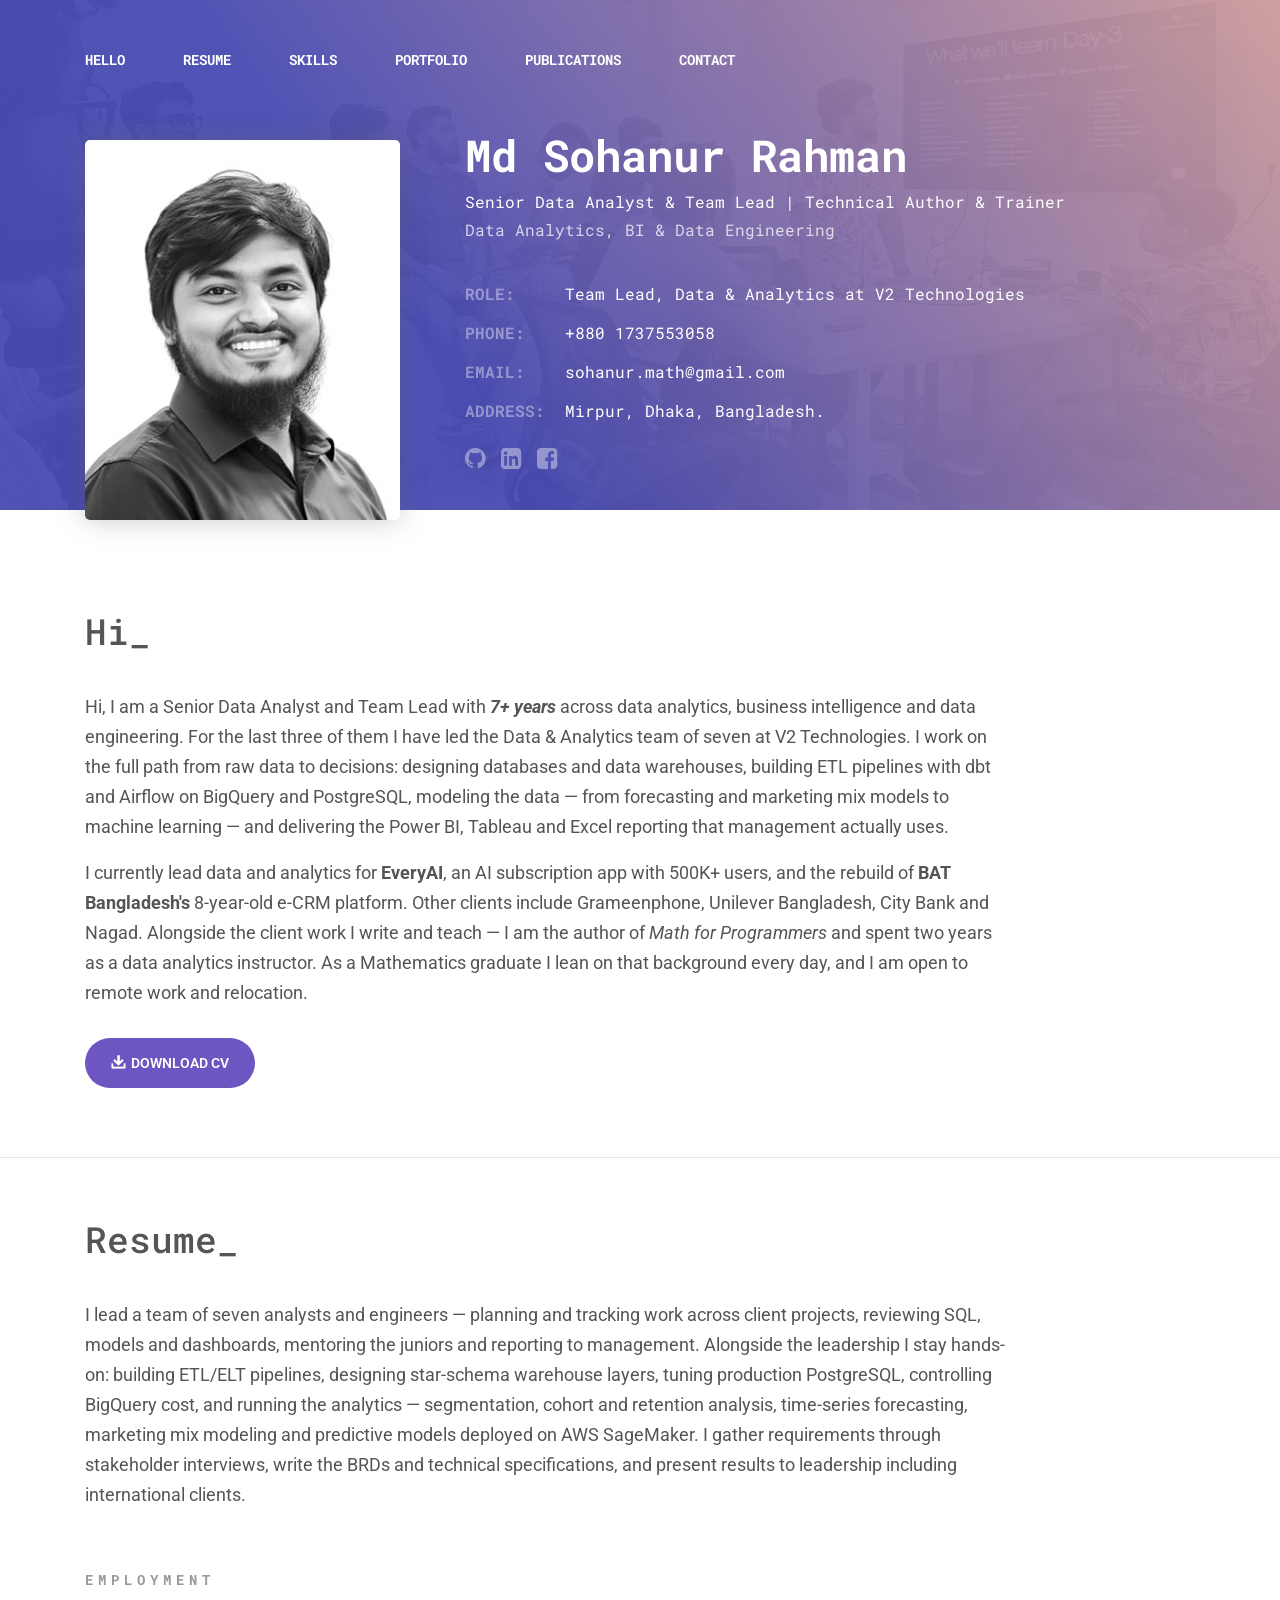
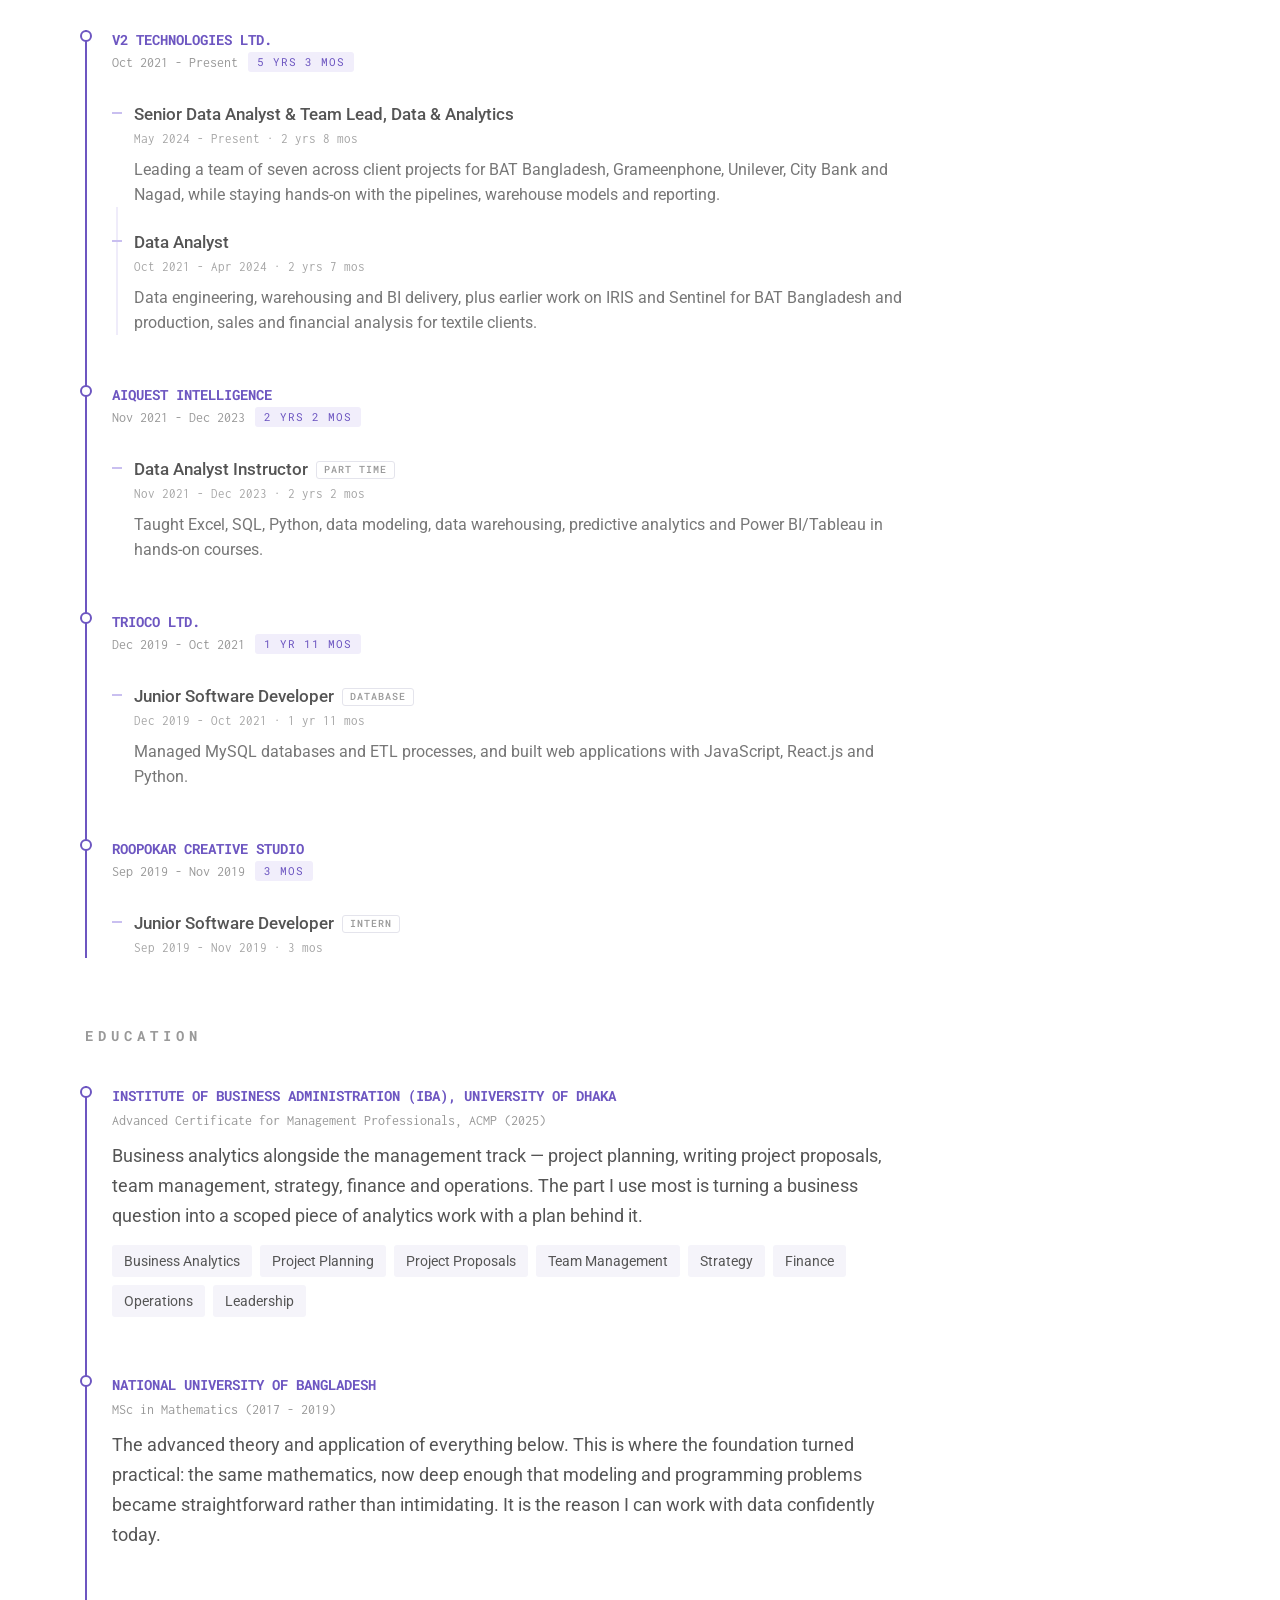
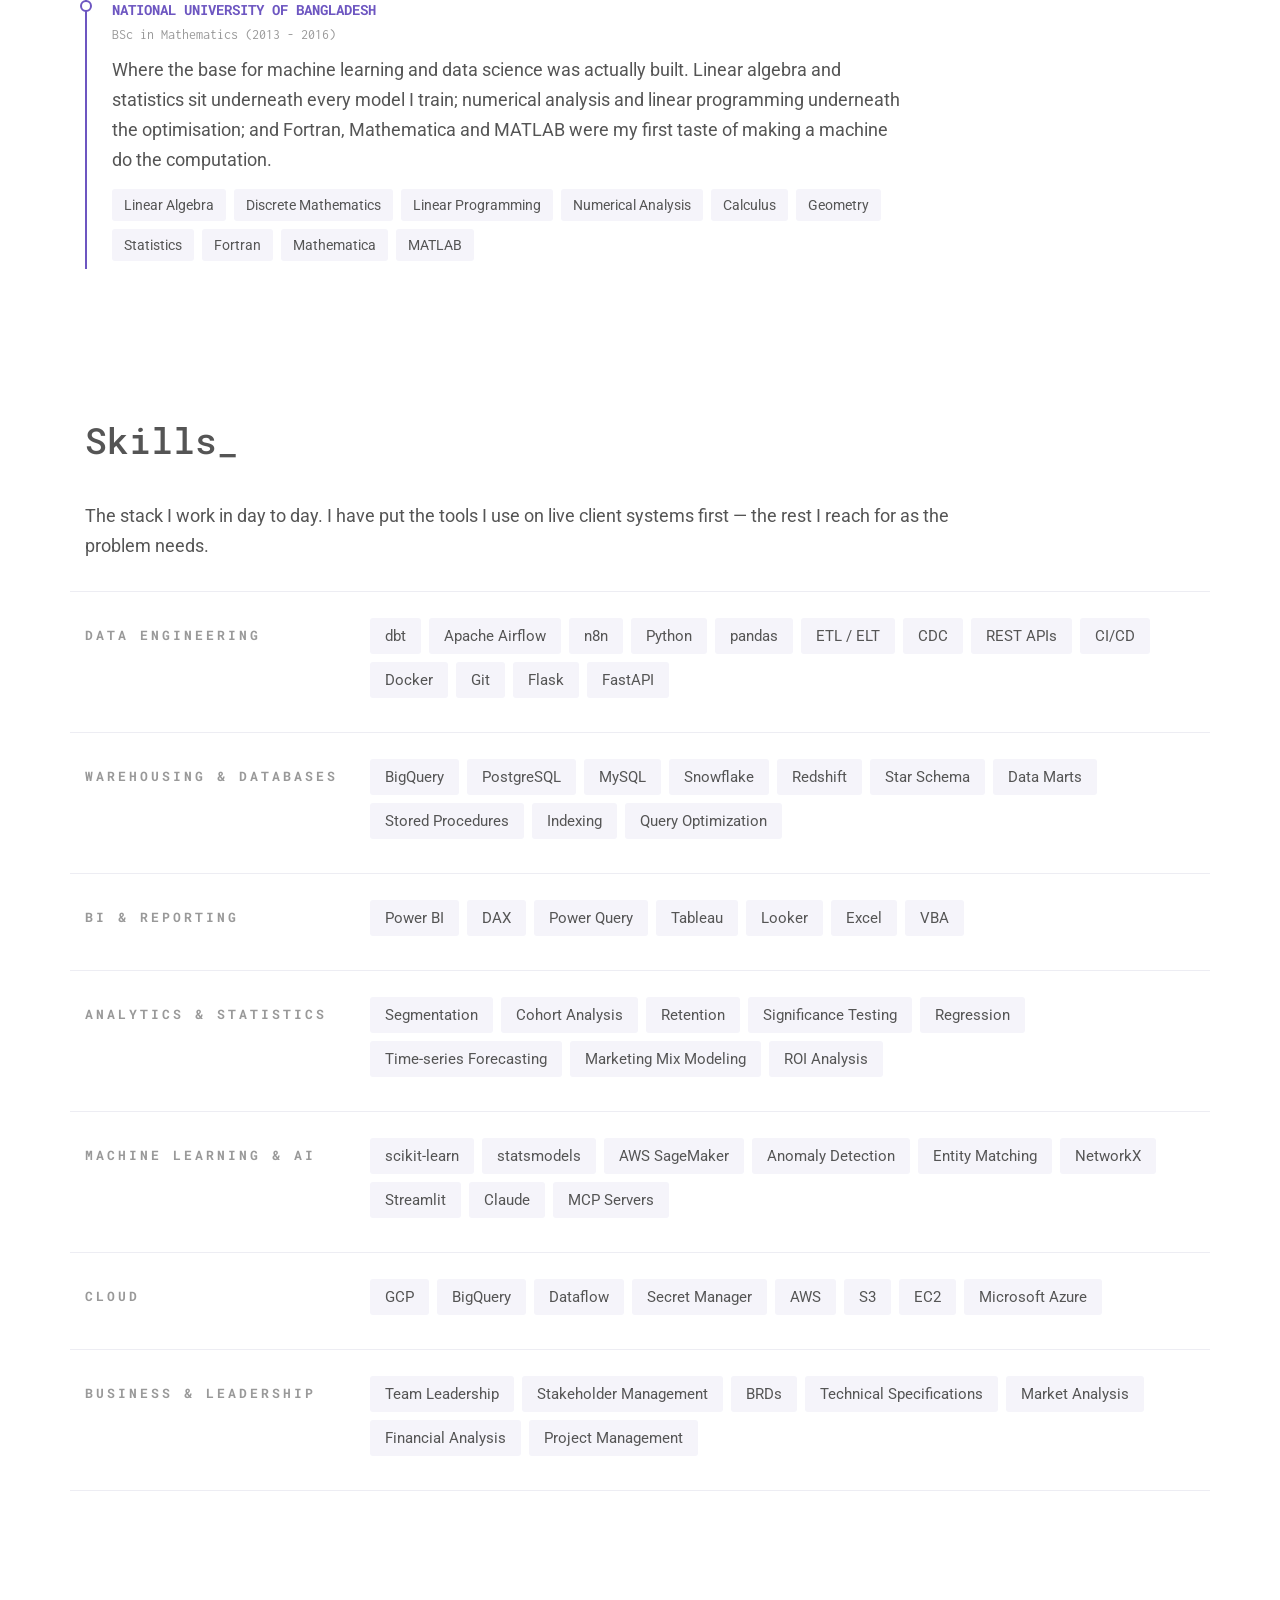
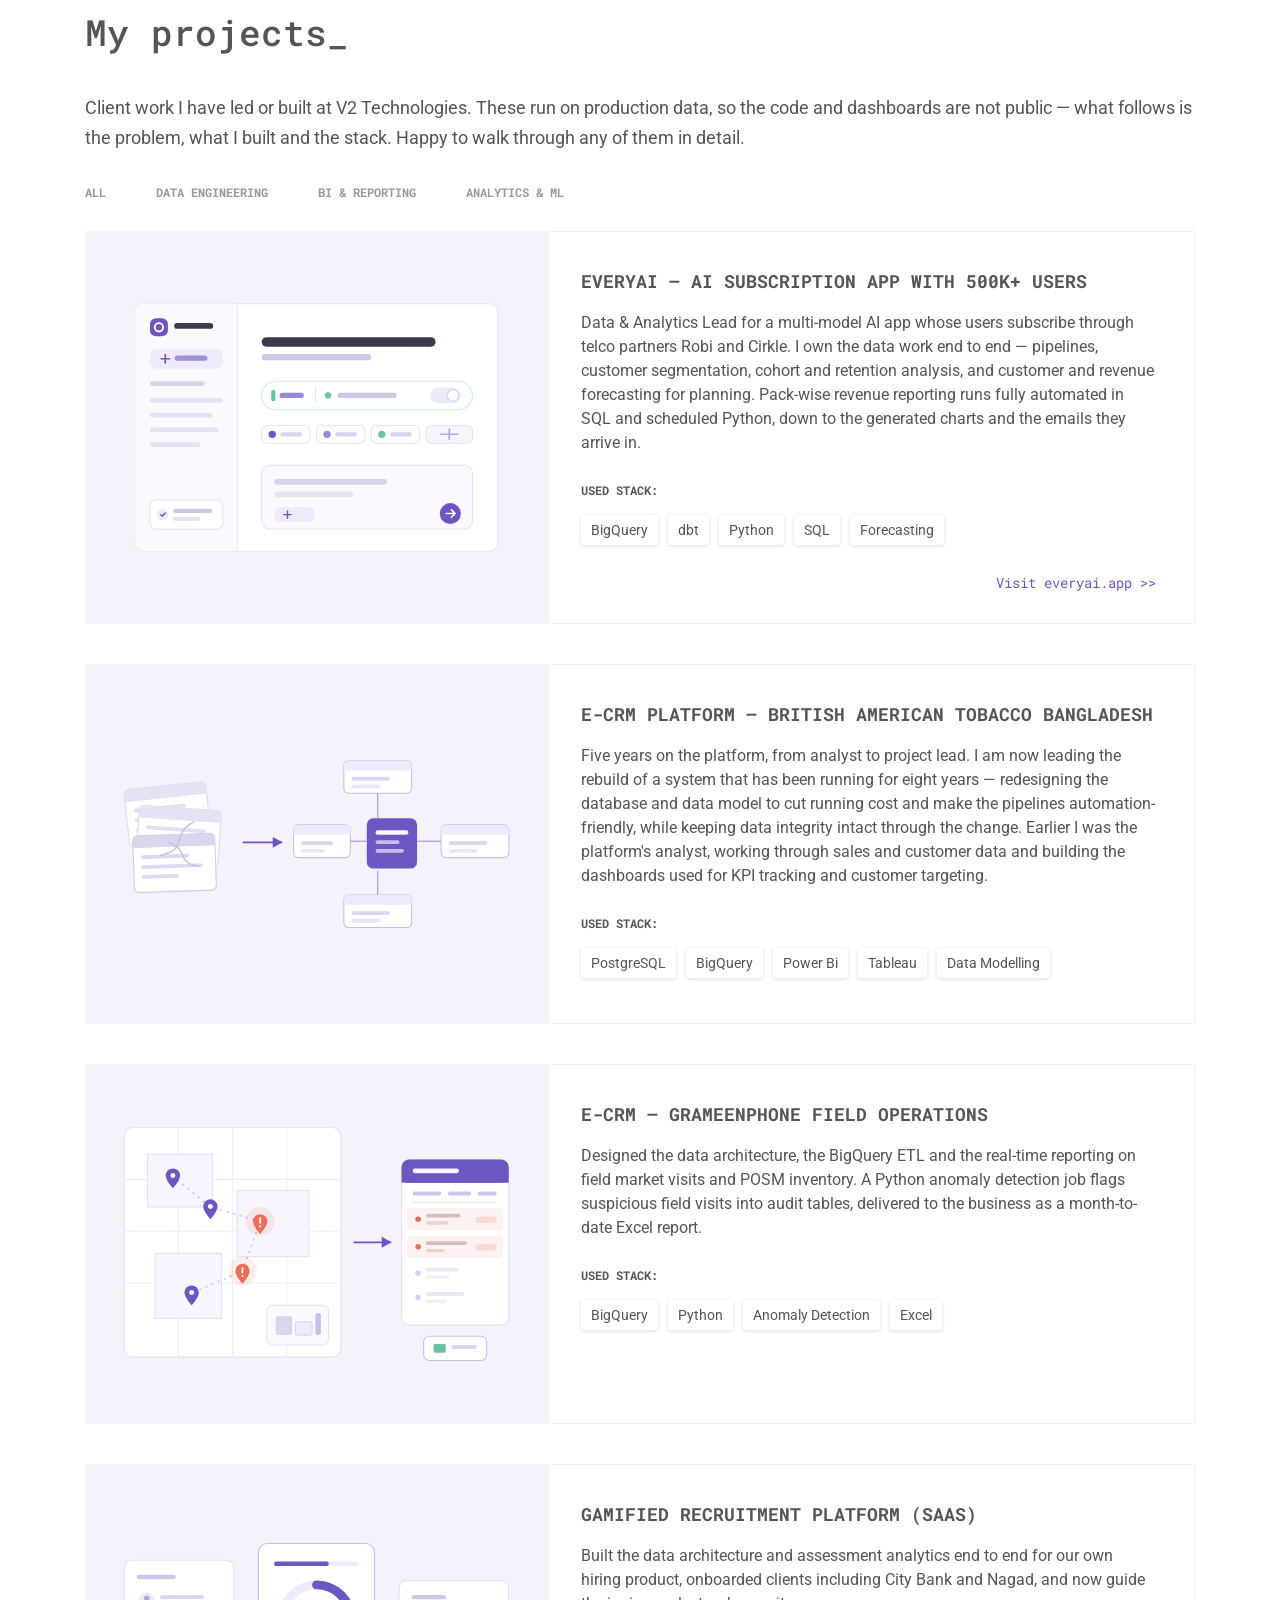
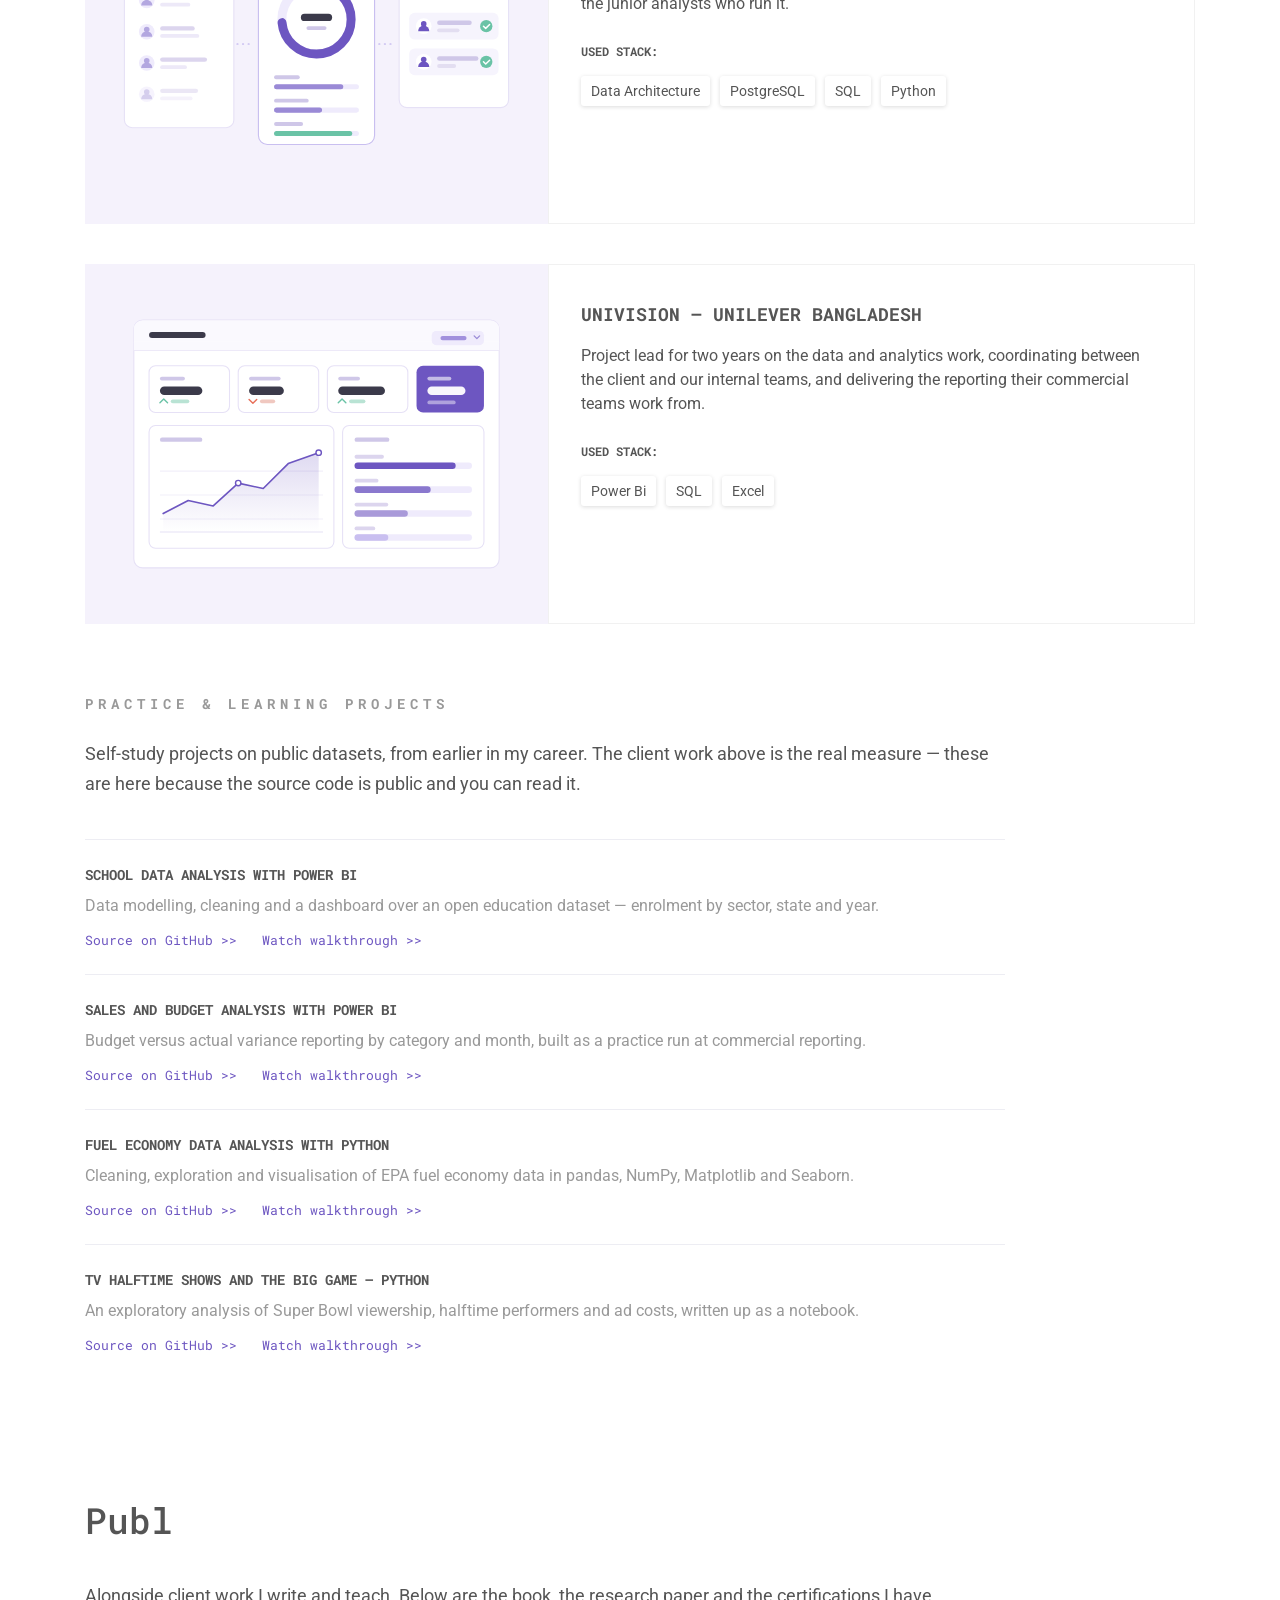
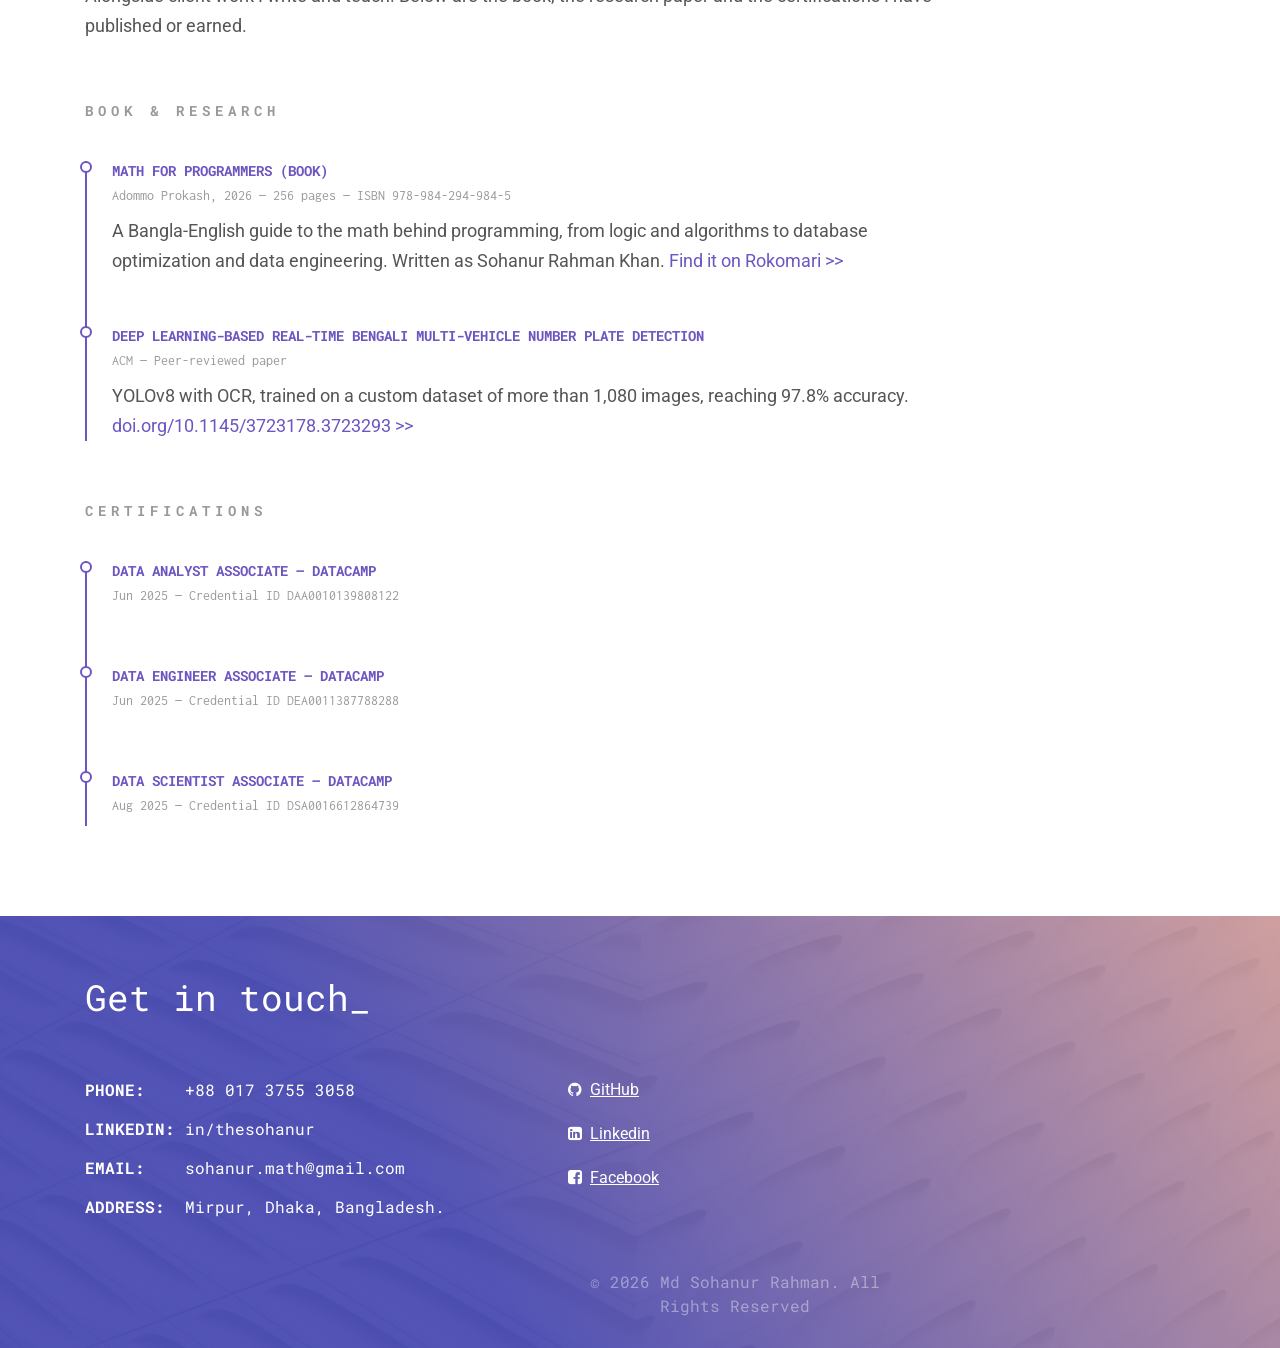
==== index.html @ 73319c0b "Version CSS and JS urls so updates are not masked by the cache Pages serves assets with Cache-Contro" ====
<!DOCTYPE html>
<html lang="en">
  <head>
    <meta charset="UTF-8" />
    <meta name="viewport" content="width=device-width, initial-scale=1.0" />
    <meta http-equiv="X-UA-Compatible" content="ie=edge" />
    <meta
      name="description"
      content="Md Sohanur Rahman — Senior Data Analyst & Team Lead, technical author and trainer in Dhaka, Bangladesh. 7+ years across data analytics, BI and data engineering with dbt, Airflow, BigQuery, PostgreSQL and Power BI."
    />
    <meta name="author" content="Md Sohanur Rahman" />
    <title>Md Sohanur Rahman — Senior Data Analyst &amp; Team Lead</title>
    <link rel="canonical" href="https://sohanur.me/" />
    <meta property="og:type" content="profile" />
    <meta property="og:url" content="https://sohanur.me/" />
    <meta
      property="og:title"
      content="Md Sohanur Rahman — Senior Data Analyst &amp; Team Lead"
    />
    <meta
      property="og:description"
      content="7+ years across data analytics, BI and data engineering. I lead the Data & Analytics team at V2 Technologies in Dhaka, and write and teach alongside it."
    />
    <meta property="og:image" content="https://sohanur.me/assets/img/profile_bw.jpg" />
    <meta name="twitter:card" content="summary" />
    <link rel="icon" href="assets/img/favicon.ico" type="image/ico" />
    <link rel="apple-touch-icon" href="assets/img/android-chrome-192x192.png" />
    <link rel="stylesheet" href="assets/css/color.css?v=1" />
    <link rel="stylesheet" href="assets/css/skillbtnb.css?v=1" />
    <link
      href="https://fonts.googleapis.com/css?family=Roboto|Roboto+Mono|Inconsolata"
      rel="stylesheet"
    />
    <link
      href="https://cdn.materialdesignicons.com/2.0.46/css/materialdesignicons.min.css"
      rel="stylesheet"
    />
  </head>
  <body>
    <!--Main menu-->
    <div class="menu">
      <div class="container">
        <div class="row">
          <div class="menu__wrapper d-none d-lg-block col-md-12">
            <nav class="">
              <ul>
                <li><a href="#hello">Hello</a></li>
                <li><a href="#resume">Resume</a></li>
                <li><a href="#skills">Skills</a></li>
                <li><a href="#portfolio">Portfolio</a></li>
                <li><a href="#publications">Publications</a></li>
                <li><a href="#contact">Contact</a></li>
              </ul>
            </nav>
          </div>
          <div class="menu__wrapper col-md-12 d-lg-none">
            <button type="button" class="menu__mobile-button">
              <span><i class="fa fa-bars" aria-hidden="true"></i></span>
            </button>
          </div>
        </div>
      </div>
    </div>
    <!--Main menu-->

    <!-- Mobile menu -->
    <div class="mobile-menu d-lg-none">
      <div class="container">
        <div class="mobile-menu__close">
          <span><i class="mdi mdi-close" aria-hidden="true"></i></span>
        </div>
        <nav class="mobile-menu__wrapper">
          <ul>
            <li><a href="#hello">Hello</a></li>
            <li><a href="#resume">Resume</a></li>
            <li><a href="#skills">Skills</a></li>
            <li><a href="#portfolio">Portfolio</a></li>
            <li><a href="#publications">Publications</a></li>
            <li><a href="#contact">Contact</a></li>
          </ul>
        </nav>
      </div>
    </div>
    <!-- Mobile menu -->

    <!--Header-->
    <header
      class="main-header"
      style="background-image: url(assets/img/img_bg_header_2.jpg)"
    >
      <div class="container">
        <div class="row personal-profile">
          <div class="col-md-4 personal-profile__avatar">
            <img id="profile-photo" src="assets/img/profile_bw.jpg" alt="" />
          </div>
          <div class="col-md-8">
            <p id="profile-name" class="personal-profile__name"></p>
            <p id="profile-headline" class="personal-profile__work"></p>
            <div class="personal-profile__contacts">
              <dl
                id="profile-contacts"
                class="contact-list contact-list__opacity-titles"
              ></dl>
            </div>
            <p id="profile-social" class="personal-profile__social"></p>
          </div>
        </div>
      </div>
    </header>
    <!--Header-->

    <!--Hello-->
    <section id="hello" class="container section">
      <div class="row">
        <div class="col-md-10">
          <h2 id="hello_header" class="section__title">Hi_</h2>
          <div id="hello-intro" class="section__description"></div>
          <a id="cv-link" href="#" class="section_btn site-btn" download
            ><img src="assets/img/img_btn_icon.png" alt="" />Download CV</a
          >
        </div>
      </div>
    </section>
    <!--Hello-->

    <hr />

    <!--Resume-->
    <section id="resume" class="container section">
      <div class="row">
        <div class="col-md-10">
          <h2 id="resume_header" class="section__title">Resume_</h2>
          <p id="resume-intro" class="section__description"></p>
        </div>
      </div>
      <div class="row">
        <div class="col-md-9 section__resume resume-list">
          <h3 class="resume-list_title">employment</h3>
          <div id="employment-list"></div>
        </div>
      </div>
      <div class="row">
        <div class="col-md-9 section__resume resume-list">
          <h3 class="resume-list_title">education</h3>
          <div id="education-list"></div>
        </div>
      </div>
    </section>
    <!--Resume-->

    <!-- Skills -->
    <section id="skills" class="container section">
      <div class="row">
        <div class="col-md-10">
          <h2 id="skill_header" class="section__title">Skills_</h2>
          <p class="section__description">
            The stack I work in day to day. I have put the tools I use on live
            client systems first — the rest I reach for as the problem needs.
          </p>
        </div>
      </div>
      <div id="skills-list" class="row"></div>
    </section>
    <!-- endSkills -->

    <!--Portfolio-->
    <section id="portfolio" class="container section">
      <div class="row">
        <div class="col-md-12">
          <h2 id="portfolio_header" class="section__title">My projects_</h2>
          <p id="projects-intro" class="section__description"></p>
        </div>
      </div>
      <div class="row portfolio-menu">
        <div class="col-md-12">
          <nav>
            <ul id="portfolio-filters"></ul>
          </nav>
        </div>
      </div>
      <div id="portfolio-cards" class="portfolio-cards"></div>

      <div class="row practice-head">
        <div class="col-md-10">
          <h3 class="resume-list_title">practice &amp; learning projects</h3>
          <p id="practice-intro" class="section__description"></p>
        </div>
      </div>
      <div class="row">
        <div id="practice-list" class="col-md-10"></div>
      </div>
    </section>
    <!--Portfolio-->

    <!--Publications-->
    <section id="publications" class="container section">
      <div class="row">
        <div class="col-md-10">
          <h2 id="publications_header" class="section__title">
            Publications_
          </h2>
          <p id="publications-intro" class="section__description"></p>
        </div>
      </div>
      <div class="row">
        <div class="col-md-9 section__resume resume-list">
          <h3 class="resume-list_title">book &amp; research</h3>
          <div id="publications-list"></div>
        </div>
      </div>
      <div class="row">
        <div class="col-md-9 section__resume resume-list">
          <h3 class="resume-list_title">certifications</h3>
          <div id="certifications-list"></div>
        </div>
      </div>
    </section>
    <!--Publications-->

    <!--Contact-->
    <div
      class="background"
      style="background-image: url(assets/img/img_bg_main.jpg)"
    >
      <div id="contact" class="container section">
        <div class="row">
          <div class="col-md-12">
            <p id="contacts_header" class="section__title">Get in touch_</p>
          </div>
        </div>
        <div class="row contacts">
          <div class="col-md-7 col-lg-5">
            <div class="contacts__list">
              <dl id="contact-list" class="contact-list"></dl>
            </div>
          </div>
          <div class="col-md-5 col-lg-4">
            <div class="contacts__social">
              <ul id="contact-social"></ul>
            </div>
            <div class="footer">
              <p>
                &copy; <span id="footer-year"></span> Md Sohanur Rahman. All
                Rights Reserved
              </p>
            </div>
          </div>
        </div>
      </div>
    </div>
    <!--Contact-->

    <script src="assets/js/jquery-2.2.4.min.js?v=1"></script>
    <script src="assets/js/popper.min.js?v=1"></script>
    <script src="assets/js/bootstrap.min.js?v=1"></script>
    <script src="assets/js/site-data.js?v=1"></script>
    <script src="assets/js/menu.js?v=1"></script>
    <script src="assets/js/jquery.waypoints.js?v=1"></script>
    <script src="assets/js/section.js?v=1"></script>
    <script src="assets/js/portfolio-filter.js?v=1"></script>
    <script src="assets/js/mobile-menu.js?v=1"></script>
    <script src="assets/js/mbclicker.min.js?v=1"></script>
    <script src="assets/js/site-btn.js?v=1"></script>
  </body>
</html>
---- assets/css/skillbtnb.css ----
.skillbtn{
    color: #6D56C1 !important;   
    background-color: transparent;
    border-color: #6D56C1 !important;
    border-radius: 0rem !important;
    padding: 1.1rem 3rem ;
    margin: 0.6rem;
    font-size: 1.3rem;
    width:22%;
}
.skillbtn:hover{
    color: #fff !important;   
    background-color: #6D56C1 !important;
}

@media screen and (max-width: 1199px) {
    .skillbtn {
      width: 30%;
    }
  }
@media screen and (max-width: 992px) {
    .skillbtn {
      width: 40%;
    }
  }

@media screen and (max-width: 600px) {
    .skillbtn {
      width: 100%;
      margin-left: 0;
      margin-right: 0;
    }
  }


.video-responsive{
    overflow:hidden;
    padding-bottom:56.25%;
    position:relative;
    height:0;
}
.video-responsive iframe{
    left:0;
    top:0;
    height:100%;
    width:100%;
    position:absolute;
}

/* ---------------------------------------------------------
   Skill groups
   Label on the left, soft chips on the right. Replaces the
   grid of outlined boxes, which read as a wall at this count.
   --------------------------------------------------------- */
.skill-group {
    border-top: 1px solid #ededf3;
    /* Only the vertical padding: the column keeps its 15px sides, or the
       nested .row's negative margins push past the viewport. */
    padding-top: 26px;
    padding-bottom: 26px;
    margin: 0;
}
.skill-group:last-of-type {
    border-bottom: 1px solid #ededf3;
}

.skill-group__label {
    font-family: "Roboto Mono", monospace;
    font-size: 13px;
    line-height: 20px;
    letter-spacing: 3px;
    text-transform: uppercase;
    font-weight: 700;
    color: #999;
    margin: 0;
    padding-top: 7px;
}

ul.skill-tags {
    margin: 0;
    padding: 0;
    list-style: none;
}
ul.skill-tags li {
    display: inline-block;
    font-size: 15px;
    line-height: 20px;
    color: #555;
    background-color: #f5f4fa;
    border-radius: 3px;
    padding: 8px 15px;
    margin: 0 8px 8px 0;
    transition: all 0.3s;
}
ul.skill-tags li:hover {
    color: #fff;
    background-color: #6d56c1;
}

@media screen and (max-width: 767px) {
    .skill-group {
        padding-top: 20px;
        padding-bottom: 20px;
    }
    .skill-group__label {
        padding-top: 0;
        margin-bottom: 14px;
    }
}

/* ---------------------------------------------------------
   Practice projects: compact list under the client work.
   --------------------------------------------------------- */
.practice-head {
    margin-top: 70px;
    margin-bottom: 10px;
}
/* .resume-list_title is scoped to .resume-list, so restate it here. */
.practice-head .resume-list_title {
    font-family: "Roboto Mono", monospace;
    font-size: 14px;
    line-height: 20px;
    letter-spacing: 5px;
    text-transform: uppercase;
    font-weight: 700;
    color: #999;
    margin-bottom: 25px;
}
.practice-item {
    border-top: 1px solid #ededf3;
    padding: 24px 0;
}
.practice-item__title {
    font-family: "Roboto Mono", monospace;
    font-size: 14px;
    line-height: 22px;
    text-transform: uppercase;
    font-weight: 700;
    color: #555;
    margin-bottom: 8px;
}
.practice-item__description {
    font-size: 16px;
    line-height: 24px;
    color: #999;
    margin-bottom: 12px;
}
.practice-item__links {
    font-family: "Roboto Mono", monospace;
    font-size: 13px;
    line-height: 20px;
    margin: 0;
}
.practice-item__links a {
    margin-right: 25px;
    white-space: nowrap;
}


/* ---------------------------------------------------------
   Work timeline
   One block per company; the roles sit inside it so two roles
   at one employer never read as two employers. Dates and
   durations are filled in by assets/js/timeline.js.
   --------------------------------------------------------- */
.job .resume-list__block-title {
    padding-bottom: 2px;
}

.job__span {
    display: block;
    margin-bottom: 18px !important;
}
.job__range {
    font-family: Inconsolata, monospace;
    font-size: 14px;
    line-height: 20px;
    color: #999;
}
.job__total {
    display: inline-block;
    font-family: "Roboto Mono", monospace;
    font-size: 11px;
    line-height: 16px;
    letter-spacing: 1px;
    text-transform: uppercase;
    color: #6d56c1;
    background-color: #f1eefb;
    border-radius: 3px;
    padding: 2px 9px;
    margin-left: 10px;
    vertical-align: 1px;
}
.job__total:empty {
    display: none;
}

ul.job__roles {
    margin: 0;
    padding: 0;
    list-style: none;
}
.job__role {
    position: relative;
    padding-left: 22px;
    padding-bottom: 22px;
}
.job__role:last-child {
    padding-bottom: 0;
}
/* Small tick marking each role against the company's spine. */
.job__role:before {
    content: "";
    position: absolute;
    left: 0;
    top: 11px;
    width: 10px;
    height: 2px;
    background-color: #c9bff0;
}
/* A second role onwards gets a connecting line, so the stack reads as one job. */
.job__role + .job__role:after {
    content: "";
    position: absolute;
    left: 4px;
    top: -22px;
    bottom: 0;
    width: 2px;
    background-color: #efecfa;
    z-index: -1;
}

.job__role-title {
    font-size: 17px;
    line-height: 26px;
    font-weight: 500;
    color: #555;
    margin-bottom: 2px !important;
}
.job__role-tag {
    display: inline-block;
    font-family: "Roboto Mono", monospace;
    font-size: 10px;
    line-height: 14px;
    letter-spacing: 1px;
    text-transform: uppercase;
    color: #999;
    border: 1px solid #e4e4ec;
    border-radius: 3px;
    padding: 1px 7px;
    margin-left: 8px;
    vertical-align: 2px;
}
.job__role-date {
    font-family: Inconsolata, monospace;
    font-size: 13px;
    line-height: 20px;
    color: #a5a5a5;
    margin-bottom: 8px !important;
}
.job__role-date:empty {
    display: none;
}
.job__role-text {
    font-size: 16px;
    line-height: 25px;
    color: #777;
    margin: 0 !important;
}

@media screen and (max-width: 576px) {
    .job__total {
        margin-left: 0;
        margin-top: 6px;
        display: inline-block;
    }
    .job__range {
        display: block;
    }
}


/* ---------------------------------------------------------
   Project illustrations
   The card's image slot ranges from roughly 0.5 to 1.3 in
   aspect depending on how much text sits beside it, so the
   drawings are fitted rather than cropped. The backdrop is
   the same flat colour as inside the SVG, which makes the
   letterboxing invisible.
   --------------------------------------------------------- */
.project-card__img {
    background-color: #f5f2fc;
    display: flex;
    align-items: center;
    justify-content: center;
    padding: 26px !important;
}
.project-card__img img[src$=".svg"] {
    width: 100%;
    height: auto;
    max-height: 330px;
    object-fit: contain;
}

/* The stock padding left a lot of air around short descriptions, which made
   the illustration panel beside it taller than it needed to be. */
.project-card .project-card__info {
    padding: 34px 38px 30px 32px;
}
.project-card .project-card__description {
    margin-bottom: 26px;
}
.project-card .project-card__link {
    margin-top: 28px;
}

@media screen and (max-width: 767px) {
    .project-card__img {
        padding: 20px !important;
    }
    .project-card__img img[src$=".svg"] {
        max-height: 260px;
    }
}


/* ---------------------------------------------------------
   Bits the JSON renderer adds
   --------------------------------------------------------- */

/* Second line of the header title, under the main headline. */
.personal-profile__sub {
    display: block;
    opacity: 0.75;
    margin-top: 4px;
}

/* Course subjects under a degree: same chips as the skills section. */
ul.edu-subjects {
    margin-top: 14px;
}
ul.edu-subjects li {
    font-size: 14px;
    padding: 6px 12px;
}

/* The two links sit side by side until they no longer fit. */
.practice-item__links a:last-child {
    margin-right: 0;
}
@media screen and (max-width: 440px) {
    .practice-item__links a {
        display: block;
        margin-right: 0;
        margin-bottom: 8px;
    }
}


/* ---------------------------------------------------------
   Very narrow screens (320px and down)
   The contact list indents its values by a fixed 100px, which
   leaves an email address too little room to fit. Stack the
   label above the value instead.
   --------------------------------------------------------- */
@media screen and (max-width: 420px) {
    .contact-list dt {
        float: none;
    }
    .contact-list dd {
        padding-left: 0;
        margin-bottom: 14px;
        word-break: break-word;
    }
}

/* Long unbreakable strings — a DOI, an ISBN, a credential ID — have nowhere to
   wrap on a narrow screen, so let them break inside the word. */
.resume-list__block p,
.practice-item__description,
.practice-item__links {
    overflow-wrap: break-word;
    word-break: break-word;
}
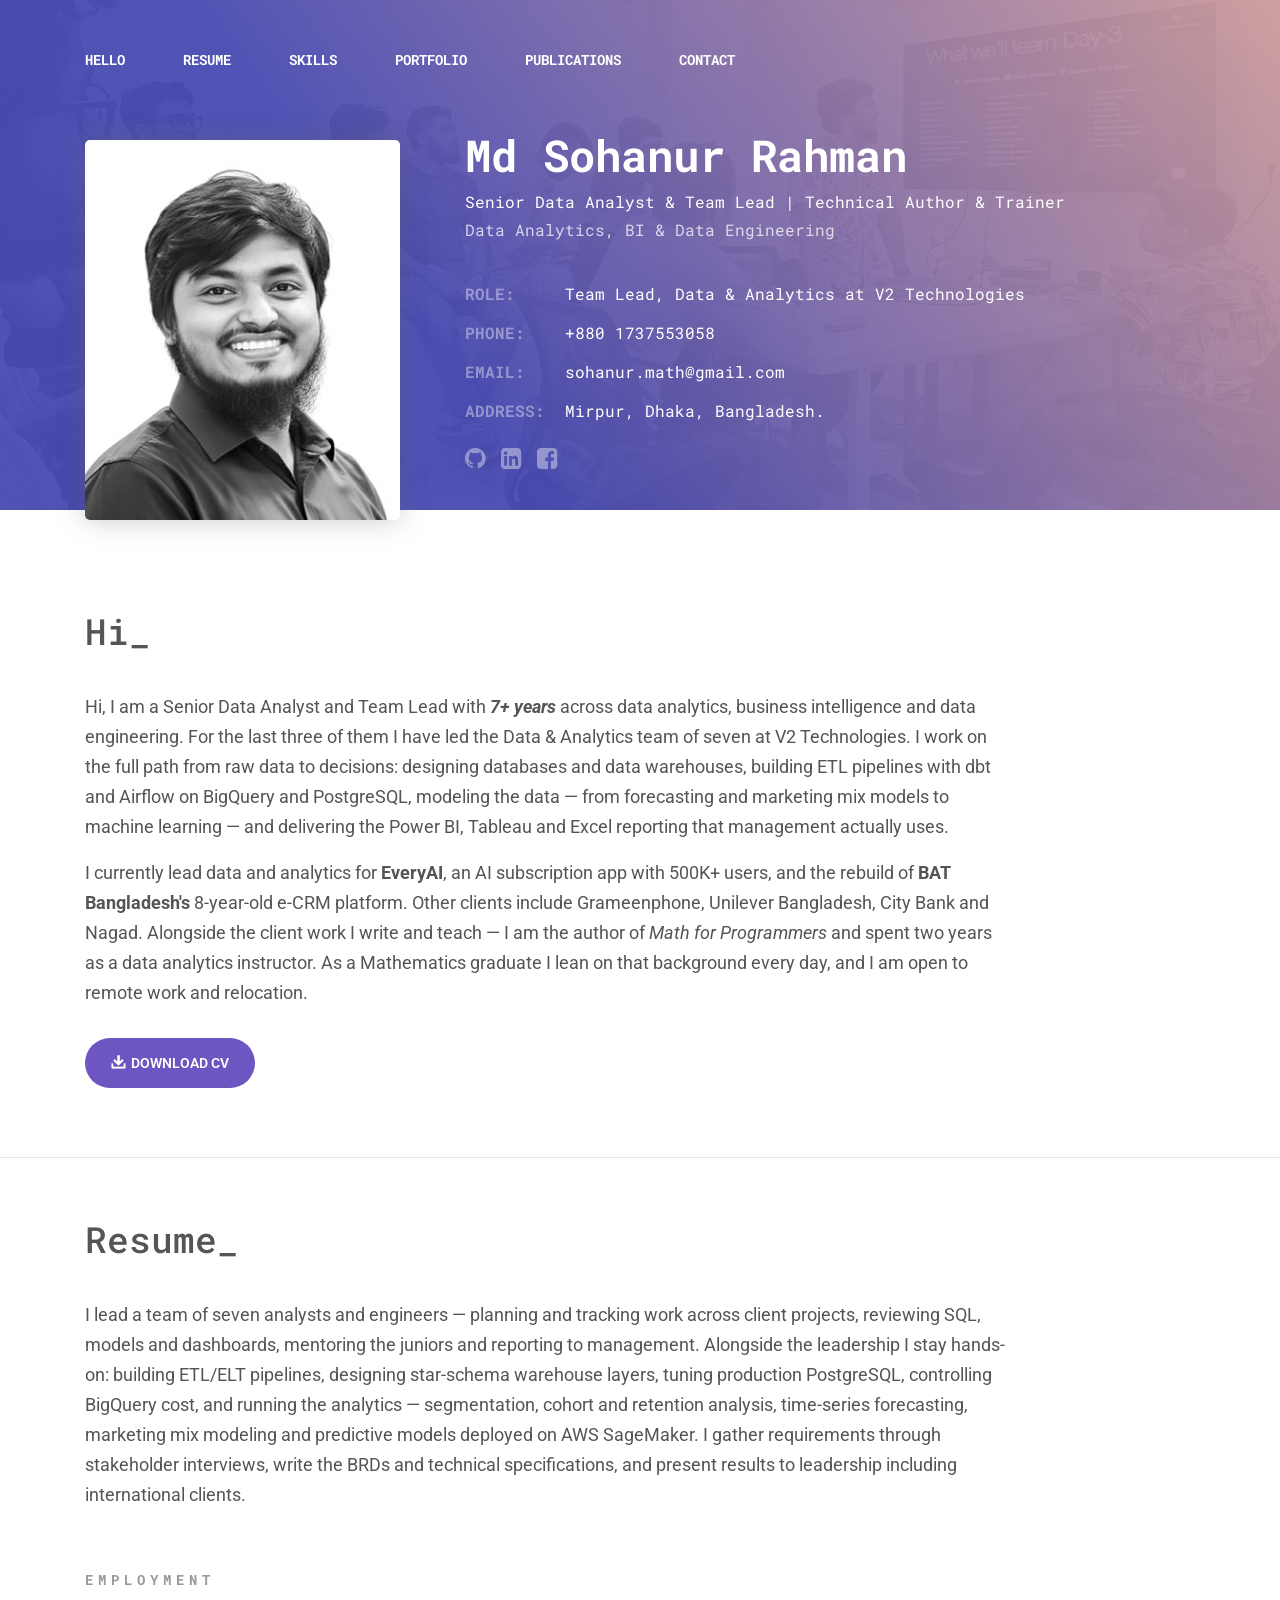
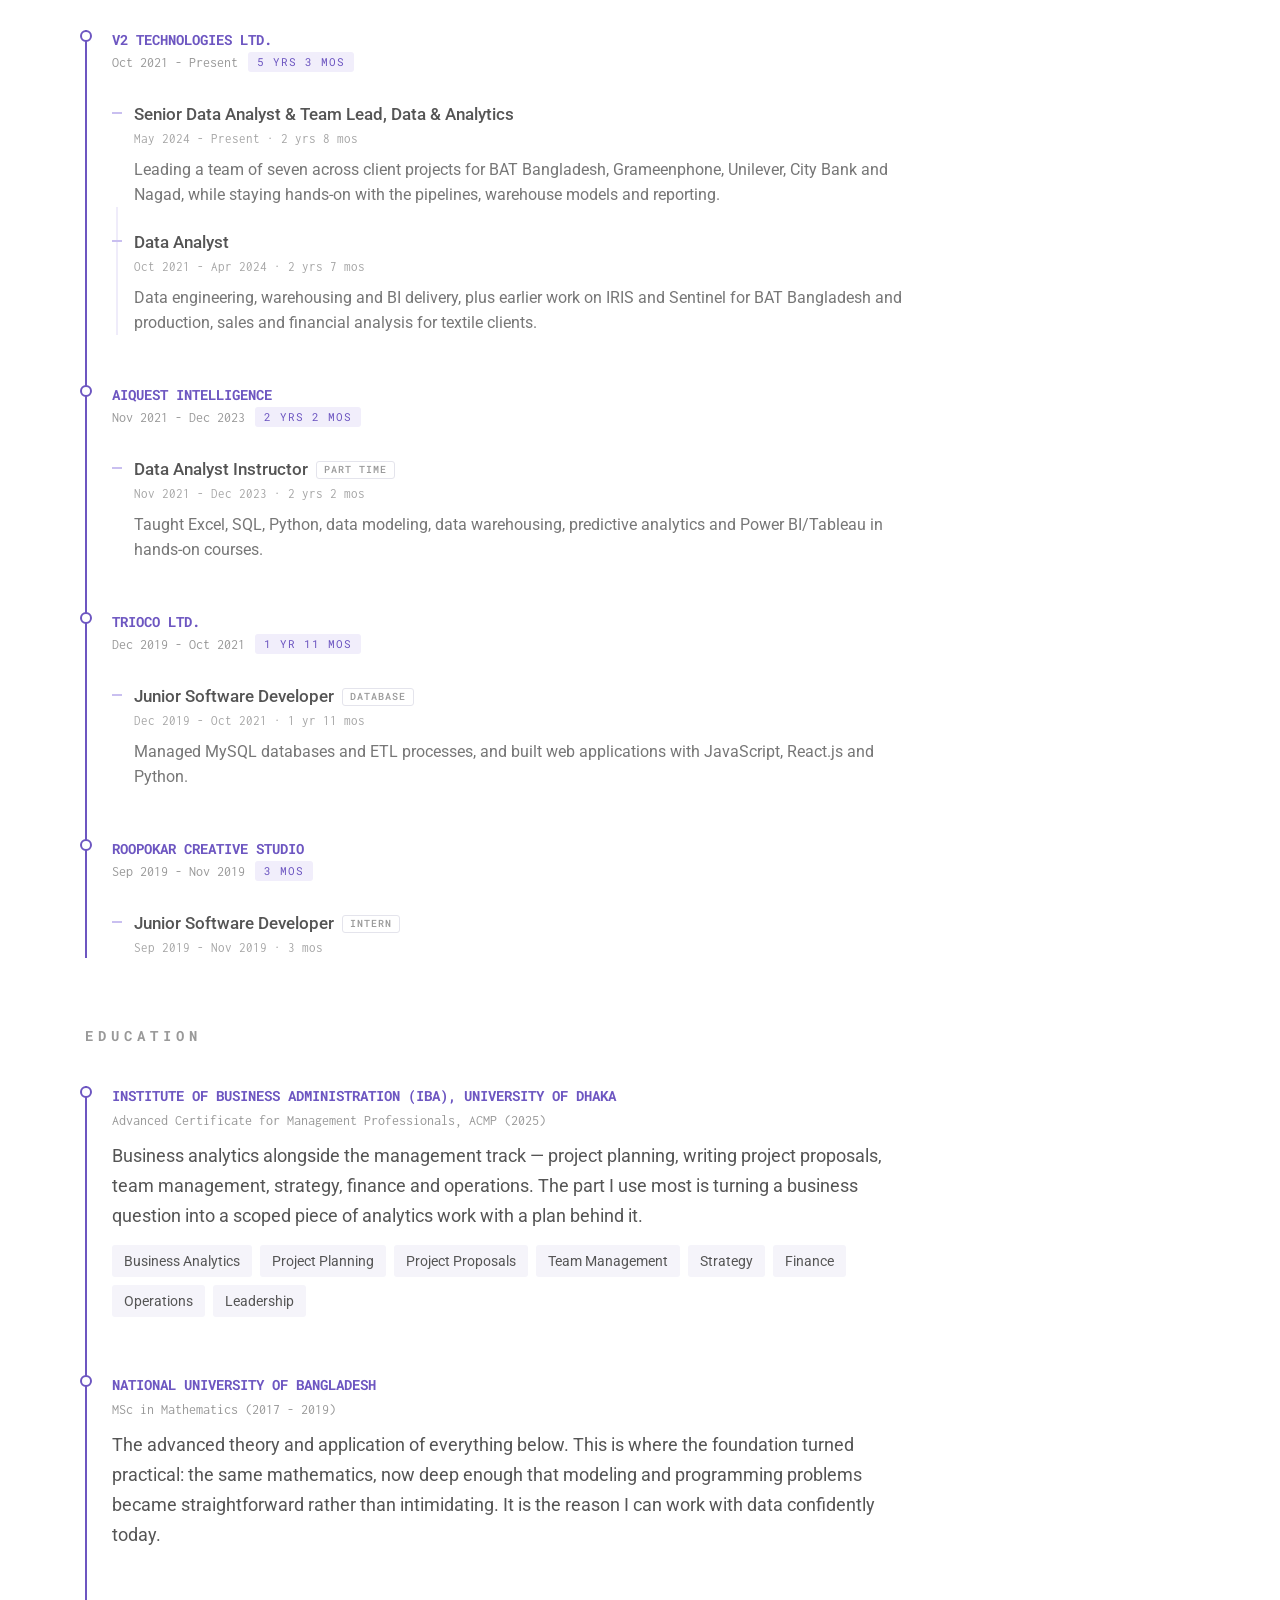
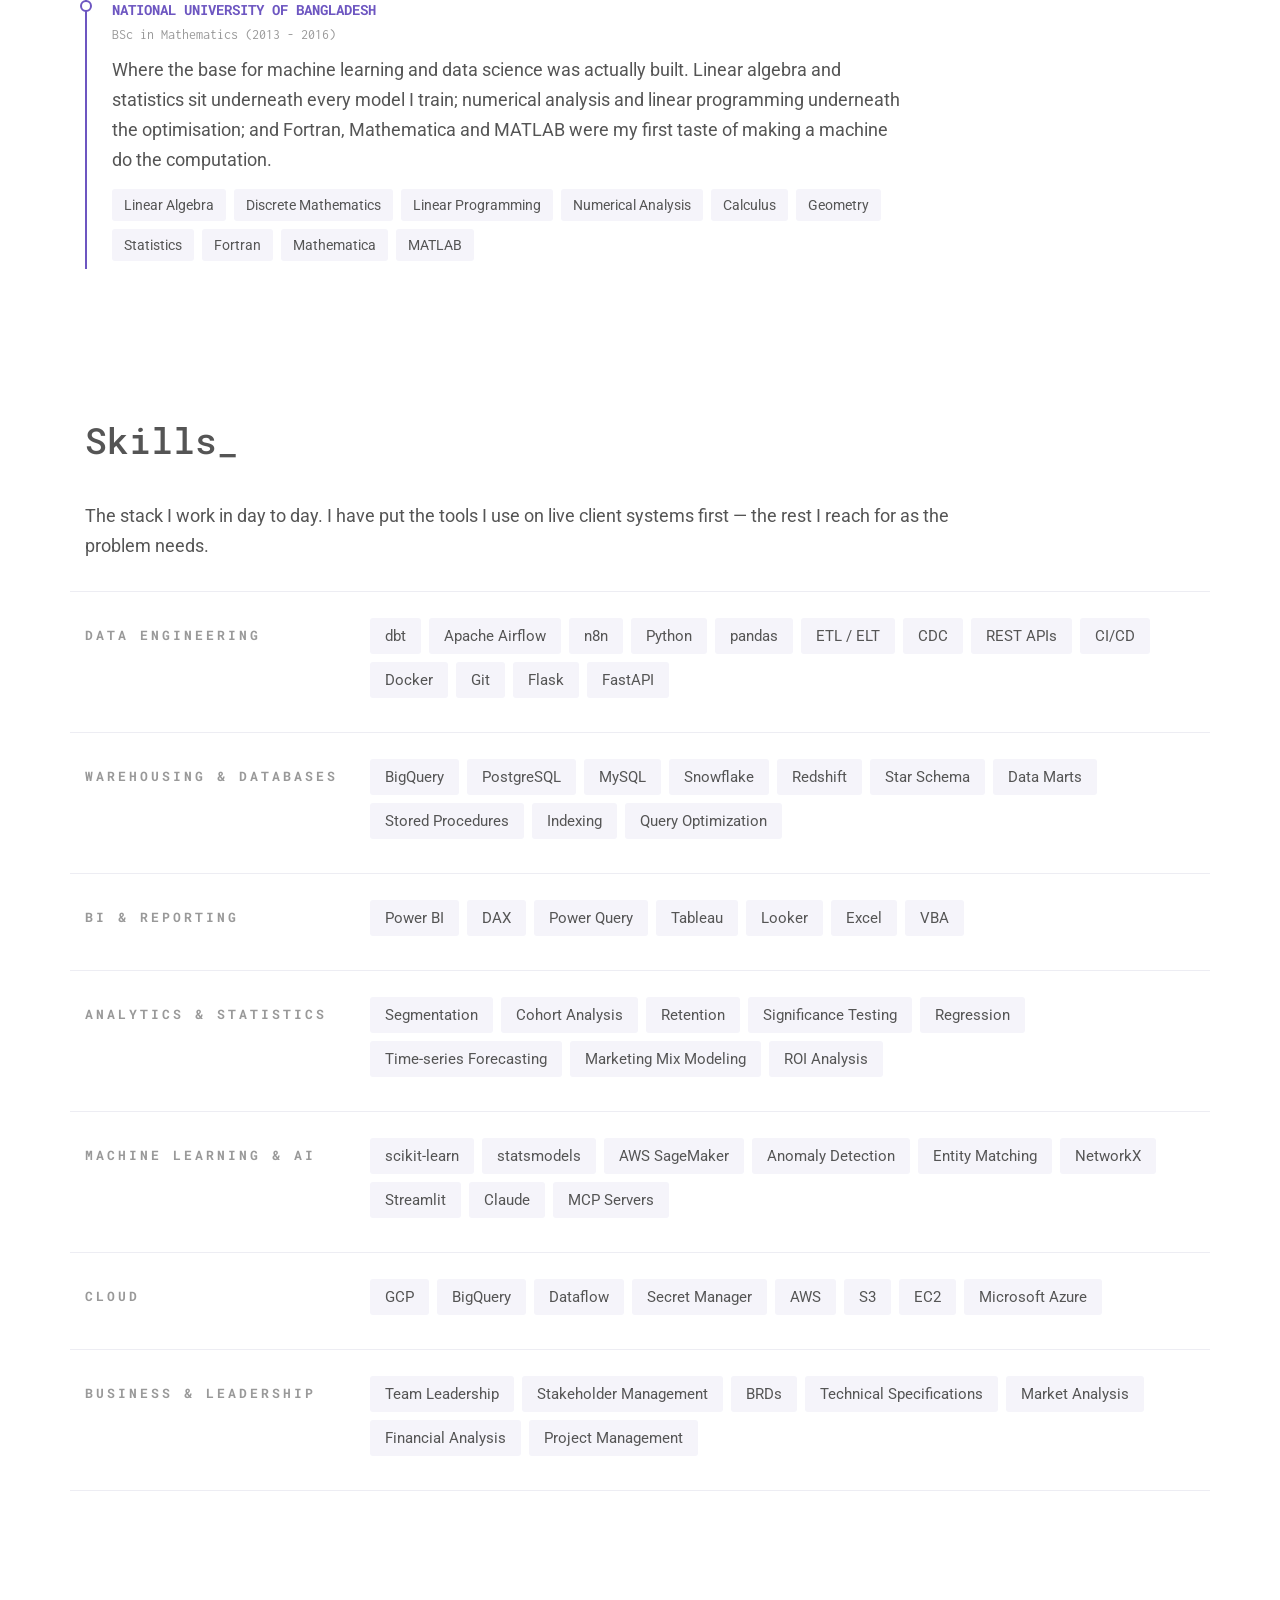
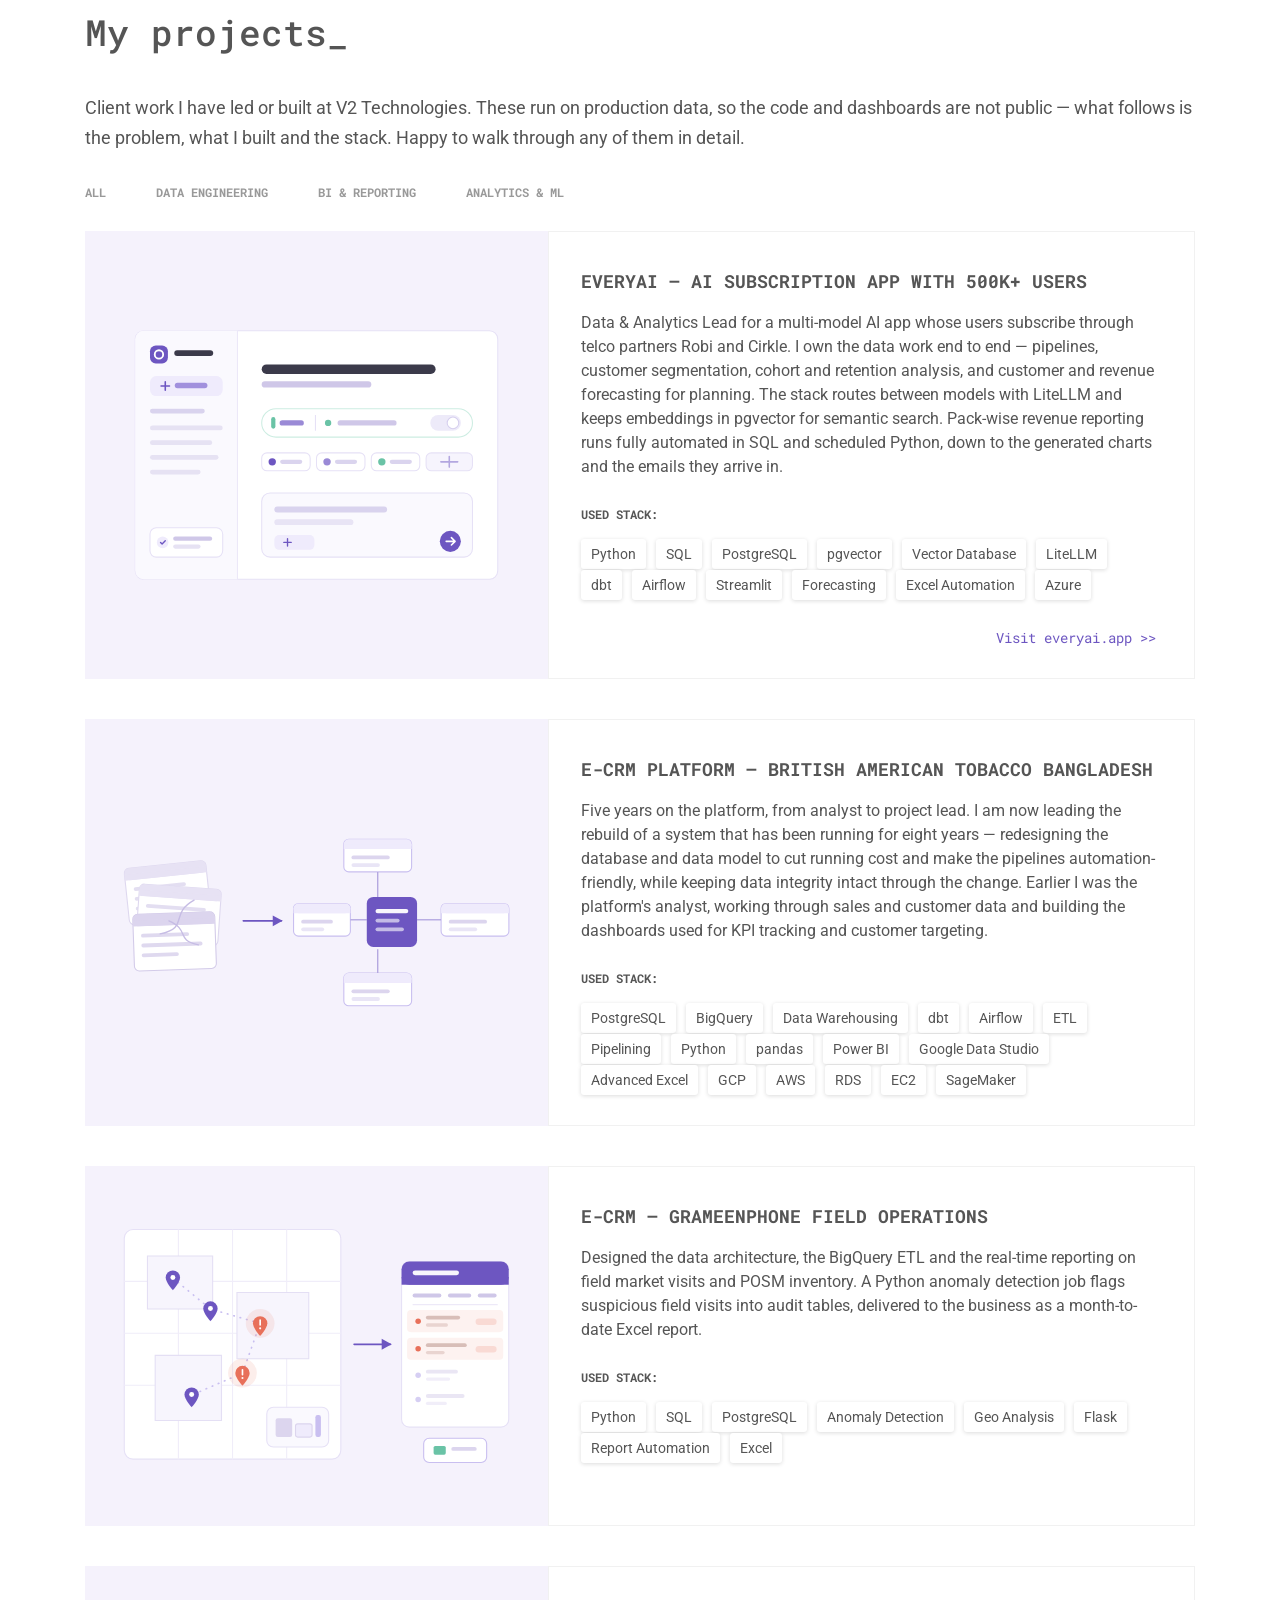
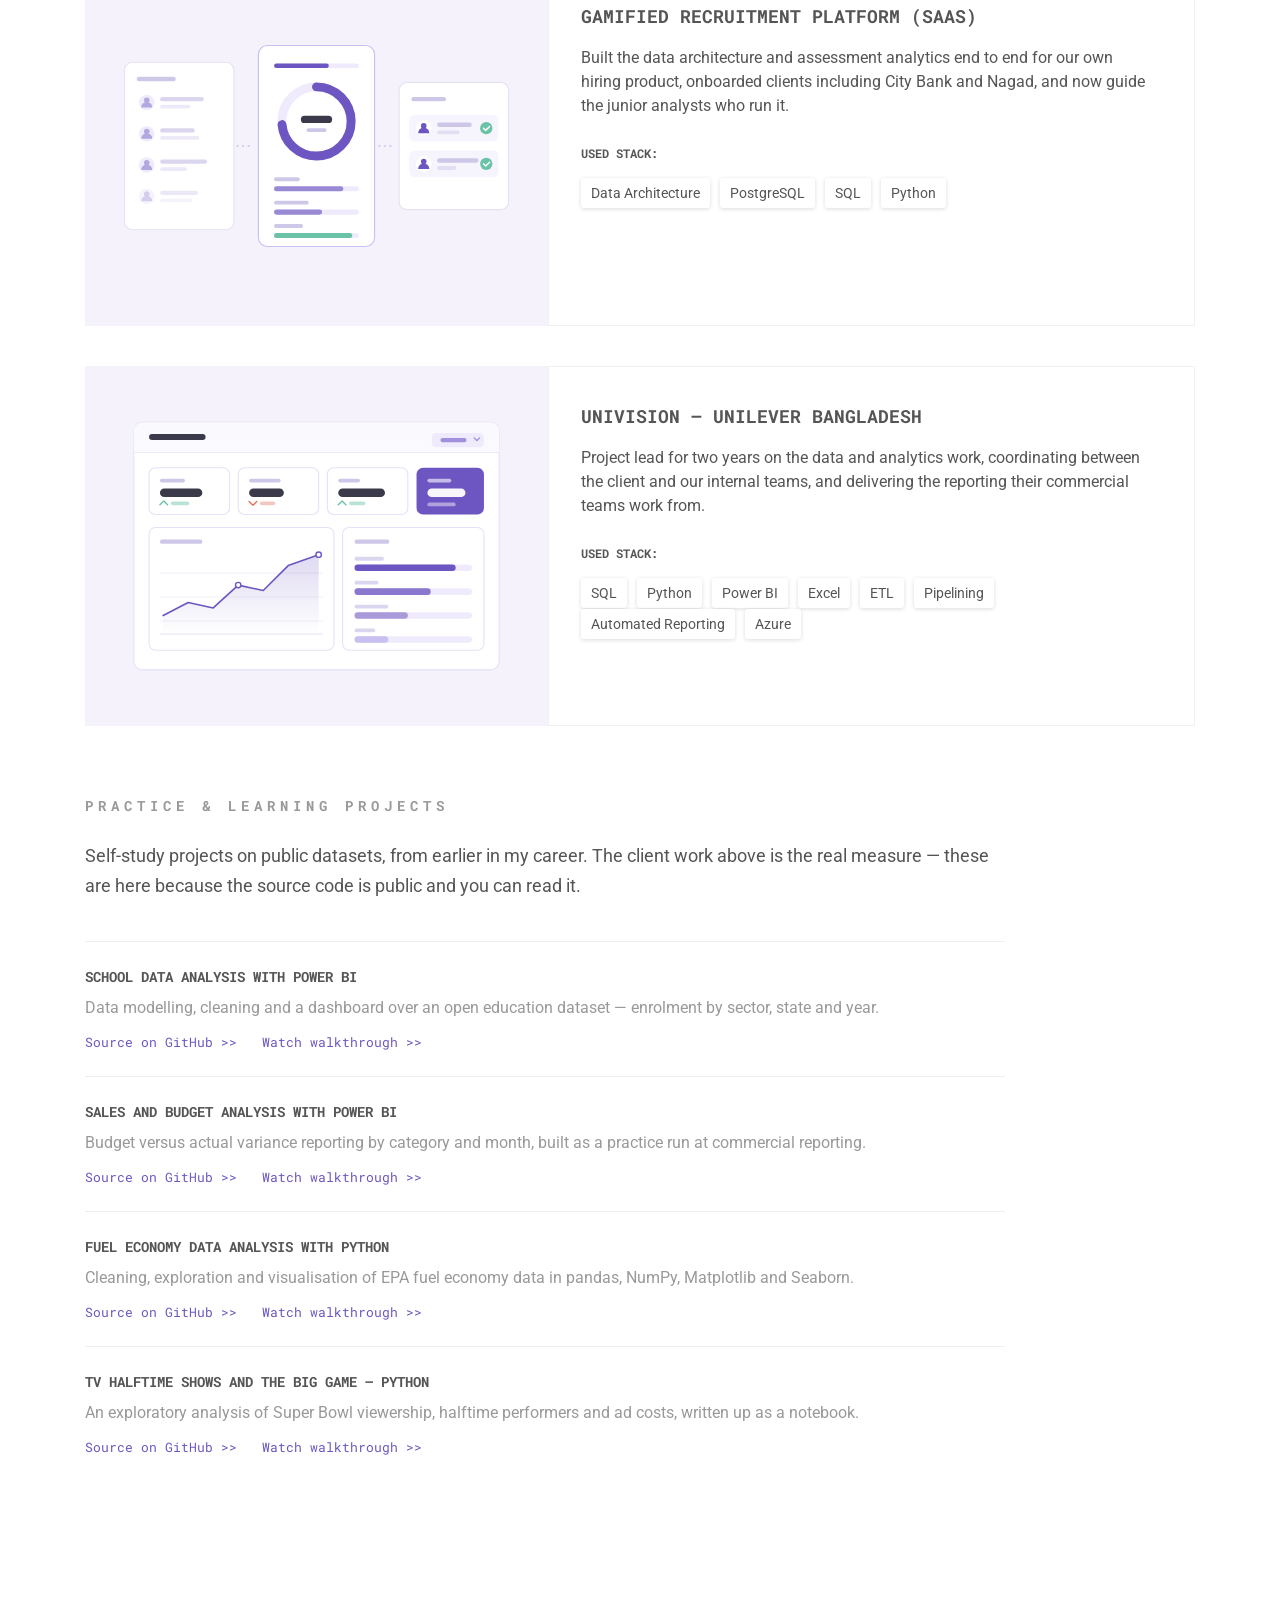
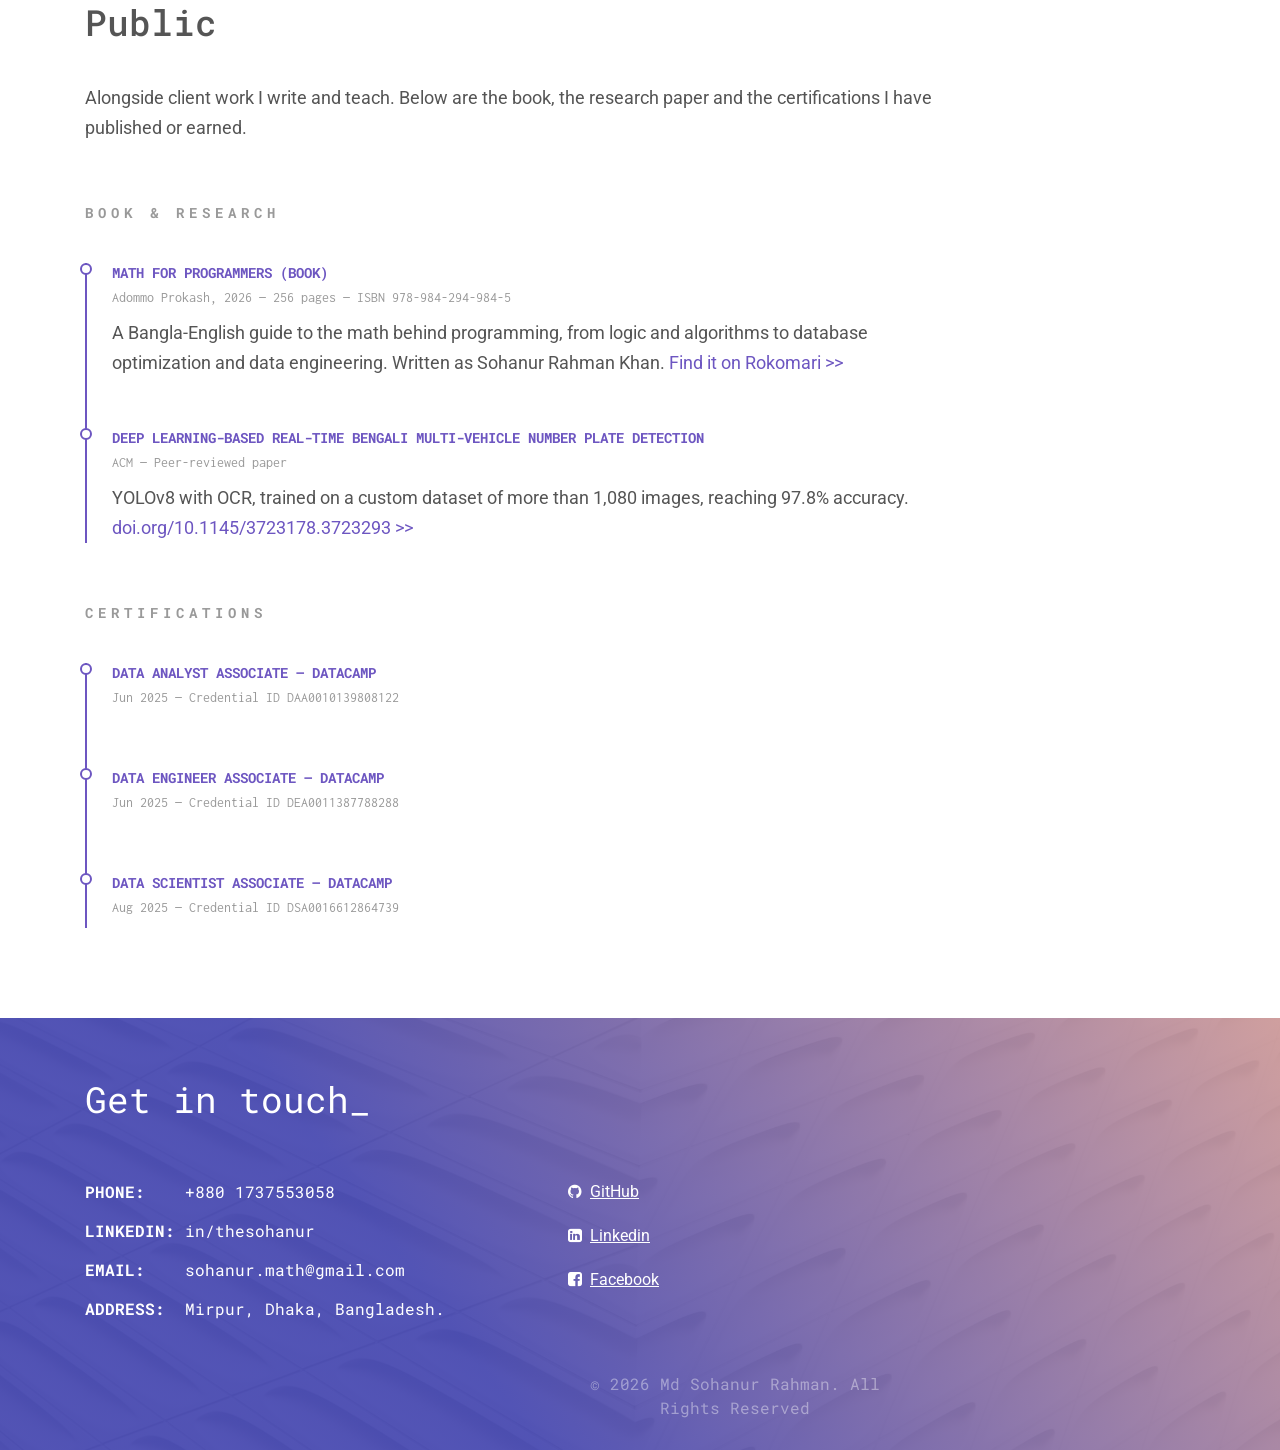
==== commit edfd4921: "Update project stacks, open outside links in a new tab, collapse long intros on mobile Stacks now na" ====
--- a/index.html
+++ b/index.html
@@ -25,8 +25,8 @@
     <meta name="twitter:card" content="summary" />
     <link rel="icon" href="assets/img/favicon.ico" type="image/ico" />
     <link rel="apple-touch-icon" href="assets/img/android-chrome-192x192.png" />
-    <link rel="stylesheet" href="assets/css/color.css?v=1" />
-    <link rel="stylesheet" href="assets/css/skillbtnb.css?v=1" />
+    <link rel="stylesheet" href="assets/css/color.css?v=2" />
+    <link rel="stylesheet" href="assets/css/skillbtnb.css?v=2" />
     <link
       href="https://fonts.googleapis.com/css?family=Roboto|Roboto+Mono|Inconsolata"
       rel="stylesheet"
@@ -250,16 +250,16 @@
     </div>
     <!--Contact-->
 
-    <script src="assets/js/jquery-2.2.4.min.js?v=1"></script>
-    <script src="assets/js/popper.min.js?v=1"></script>
-    <script src="assets/js/bootstrap.min.js?v=1"></script>
-    <script src="assets/js/site-data.js?v=1"></script>
-    <script src="assets/js/menu.js?v=1"></script>
-    <script src="assets/js/jquery.waypoints.js?v=1"></script>
-    <script src="assets/js/section.js?v=1"></script>
-    <script src="assets/js/portfolio-filter.js?v=1"></script>
-    <script src="assets/js/mobile-menu.js?v=1"></script>
-    <script src="assets/js/mbclicker.min.js?v=1"></script>
-    <script src="assets/js/site-btn.js?v=1"></script>
+    <script src="assets/js/jquery-2.2.4.min.js?v=2"></script>
+    <script src="assets/js/popper.min.js?v=2"></script>
+    <script src="assets/js/bootstrap.min.js?v=2"></script>
+    <script src="assets/js/site-data.js?v=2"></script>
+    <script src="assets/js/menu.js?v=2"></script>
+    <script src="assets/js/jquery.waypoints.js?v=2"></script>
+    <script src="assets/js/section.js?v=2"></script>
+    <script src="assets/js/portfolio-filter.js?v=2"></script>
+    <script src="assets/js/mobile-menu.js?v=2"></script>
+    <script src="assets/js/mbclicker.min.js?v=2"></script>
+    <script src="assets/js/site-btn.js?v=2"></script>
   </body>
 </html>
--- a/assets/css/skillbtnb.css
+++ b/assets/css/skillbtnb.css
@@ -382,3 +382,68 @@
     overflow-wrap: break-word;
     word-break: break-word;
 }
+
+
+/* ---------------------------------------------------------
+   Read more
+   The Hi_ and Resume_ intros are several paragraphs, which on
+   a phone pushes everything else off the screen. Below the
+   tablet breakpoint they collapse behind a toggle.
+   --------------------------------------------------------- */
+.readmore__toggle {
+    display: none;
+}
+
+@media screen and (max-width: 767px) {
+    .readmore {
+        position: relative;
+    }
+    .readmore.is-clamped {
+        max-height: 11.5em;
+        overflow: hidden;
+    }
+    /* Fade the cut edge so it reads as "there is more", not a hard crop. */
+    .readmore.is-clamped:after {
+        content: "";
+        position: absolute;
+        left: 0;
+        right: 0;
+        bottom: 0;
+        height: 3.2em;
+        background: linear-gradient(rgba(255, 255, 255, 0), #fff 85%);
+        pointer-events: none;
+    }
+
+    .readmore__toggle {
+        /* Block, so it never shares a line with the Download CV button. */
+        display: block;
+        width: auto;
+        text-align: left;
+        background: none;
+        border: 0;
+        padding: 0;
+        margin-top: 16px;
+        margin-bottom: 26px;
+        font-family: "Roboto Mono", monospace;
+        font-size: 13px;
+        line-height: 20px;
+        letter-spacing: 1px;
+        text-transform: uppercase;
+        font-weight: 700;
+        color: #6d56c1;
+        cursor: pointer;
+    }
+    .readmore__toggle:after {
+        content: " \25be";          /* small caret, flips when expanded */
+        display: inline-block;
+        margin-left: 6px;
+    }
+    .readmore__toggle[aria-expanded="true"]:after {
+        content: " \25b4";
+    }
+    .readmore__toggle:hover,
+    .readmore__toggle:focus {
+        text-decoration: underline;
+        outline: none;
+    }
+}
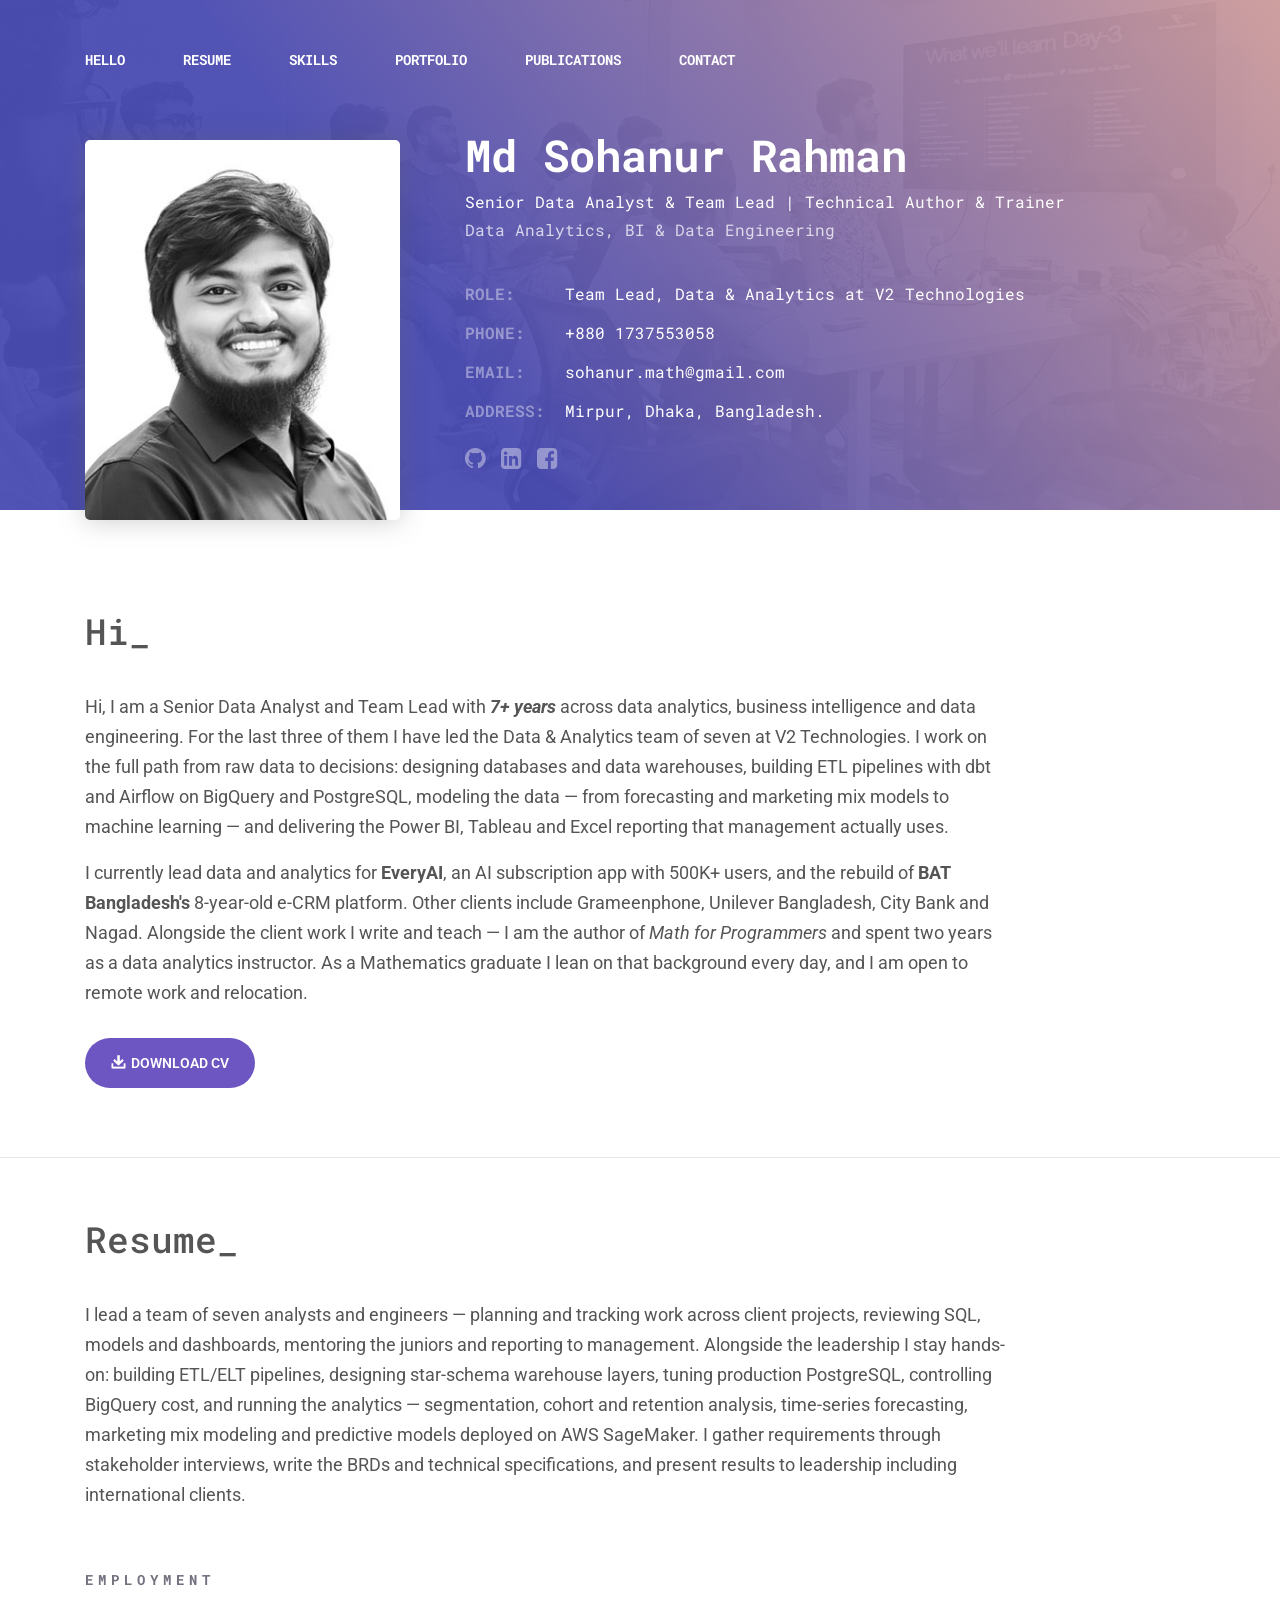
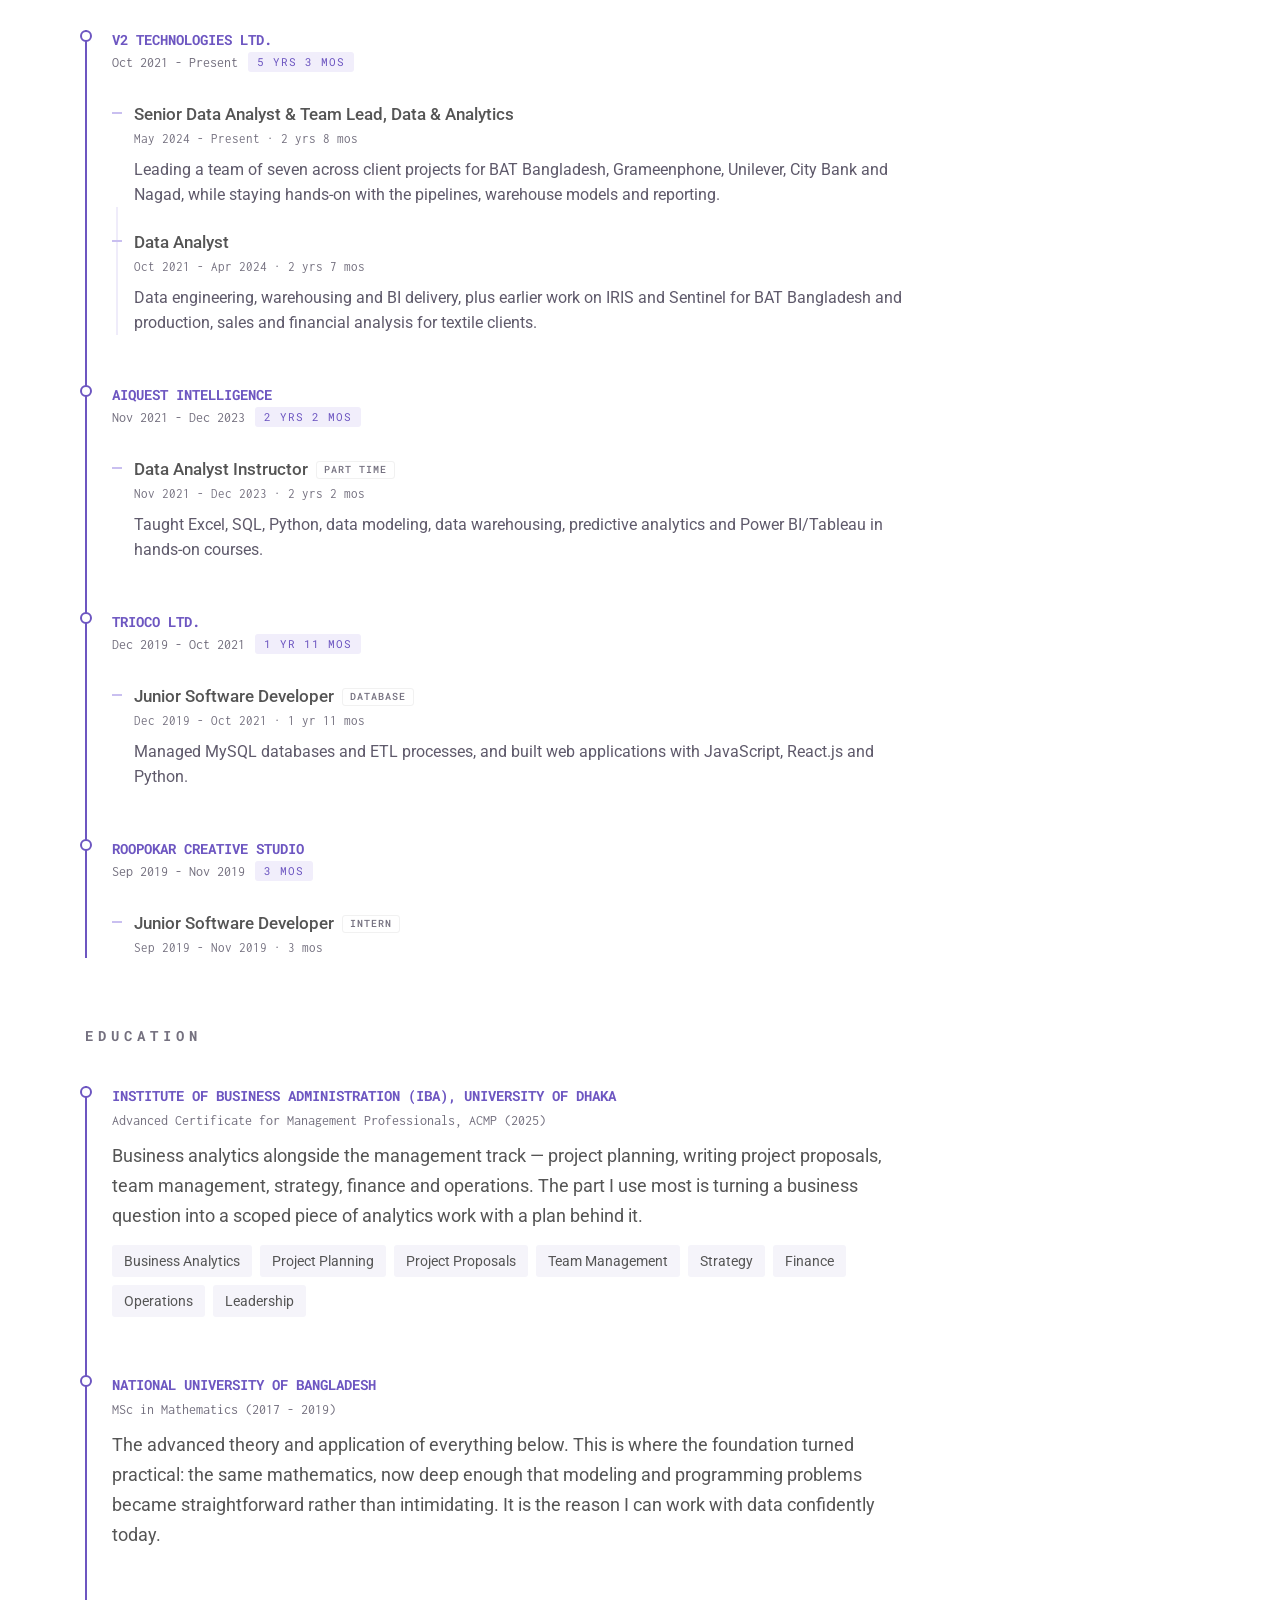
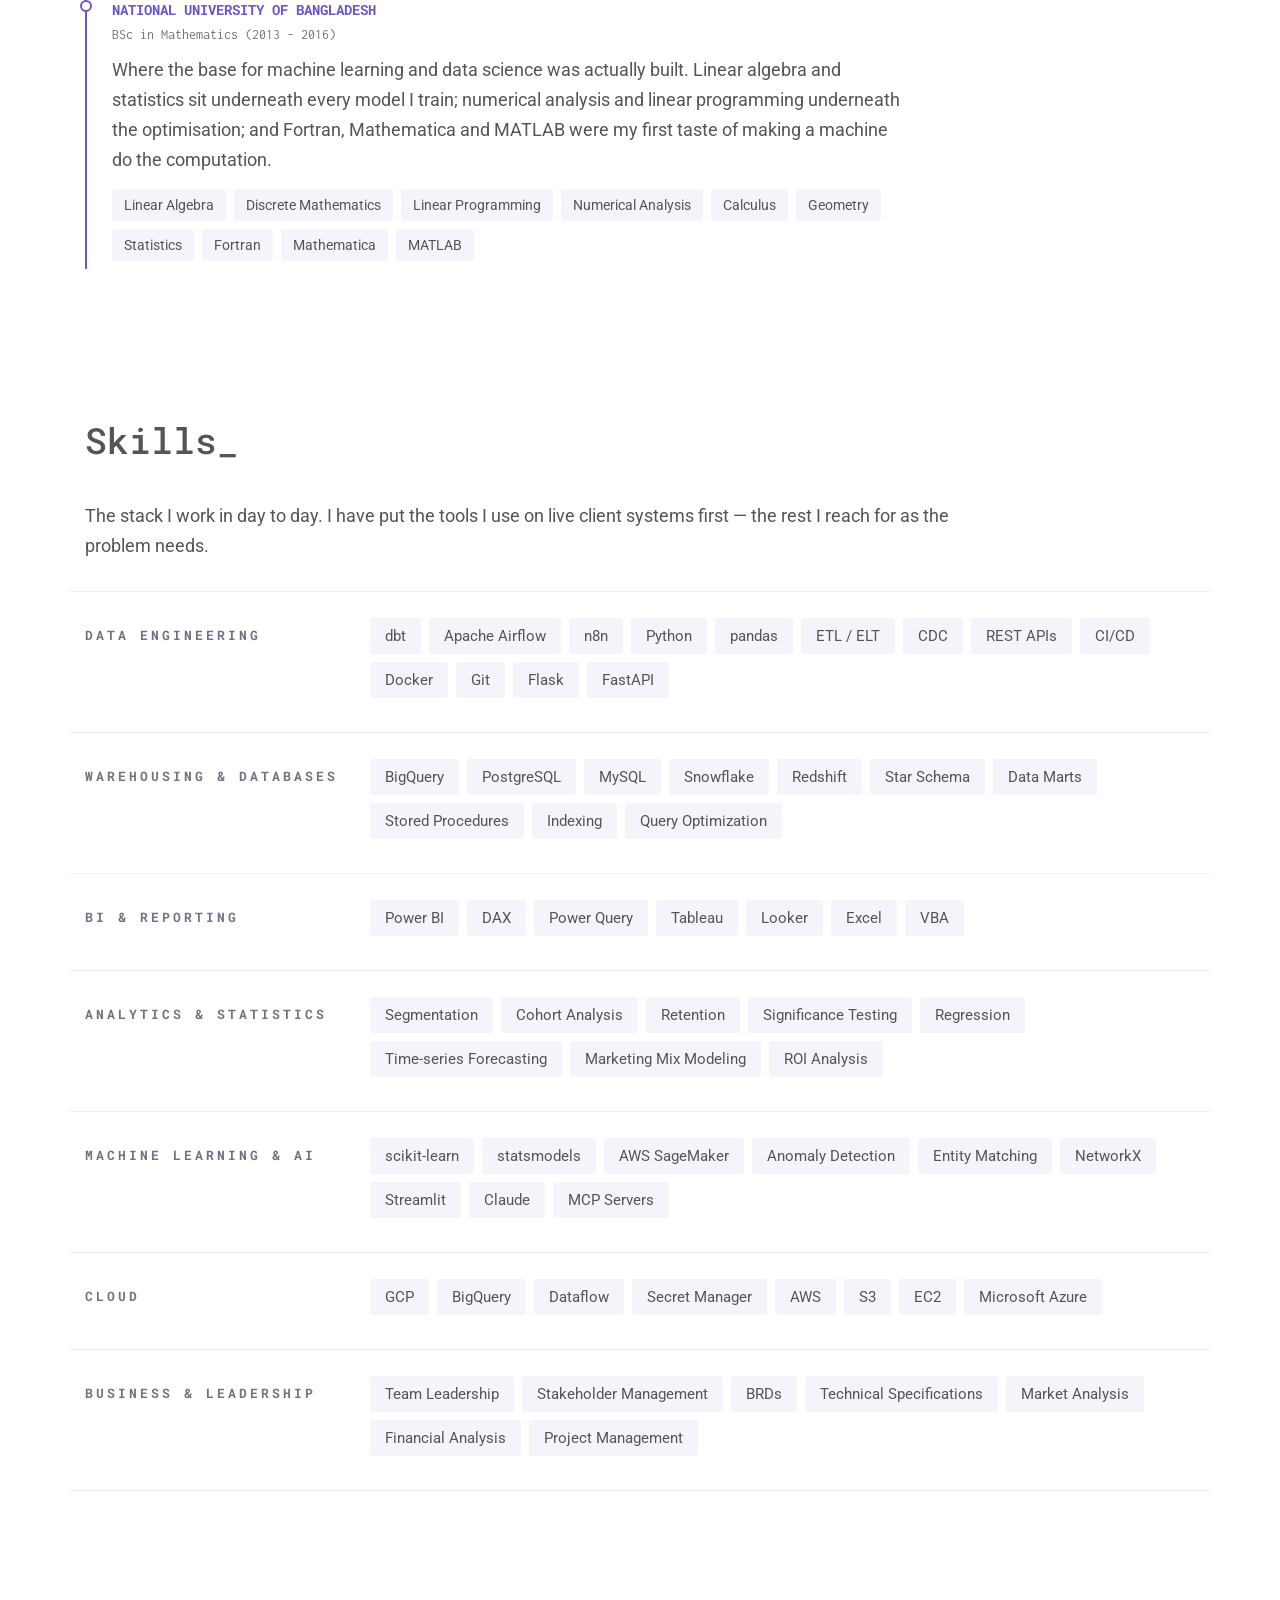
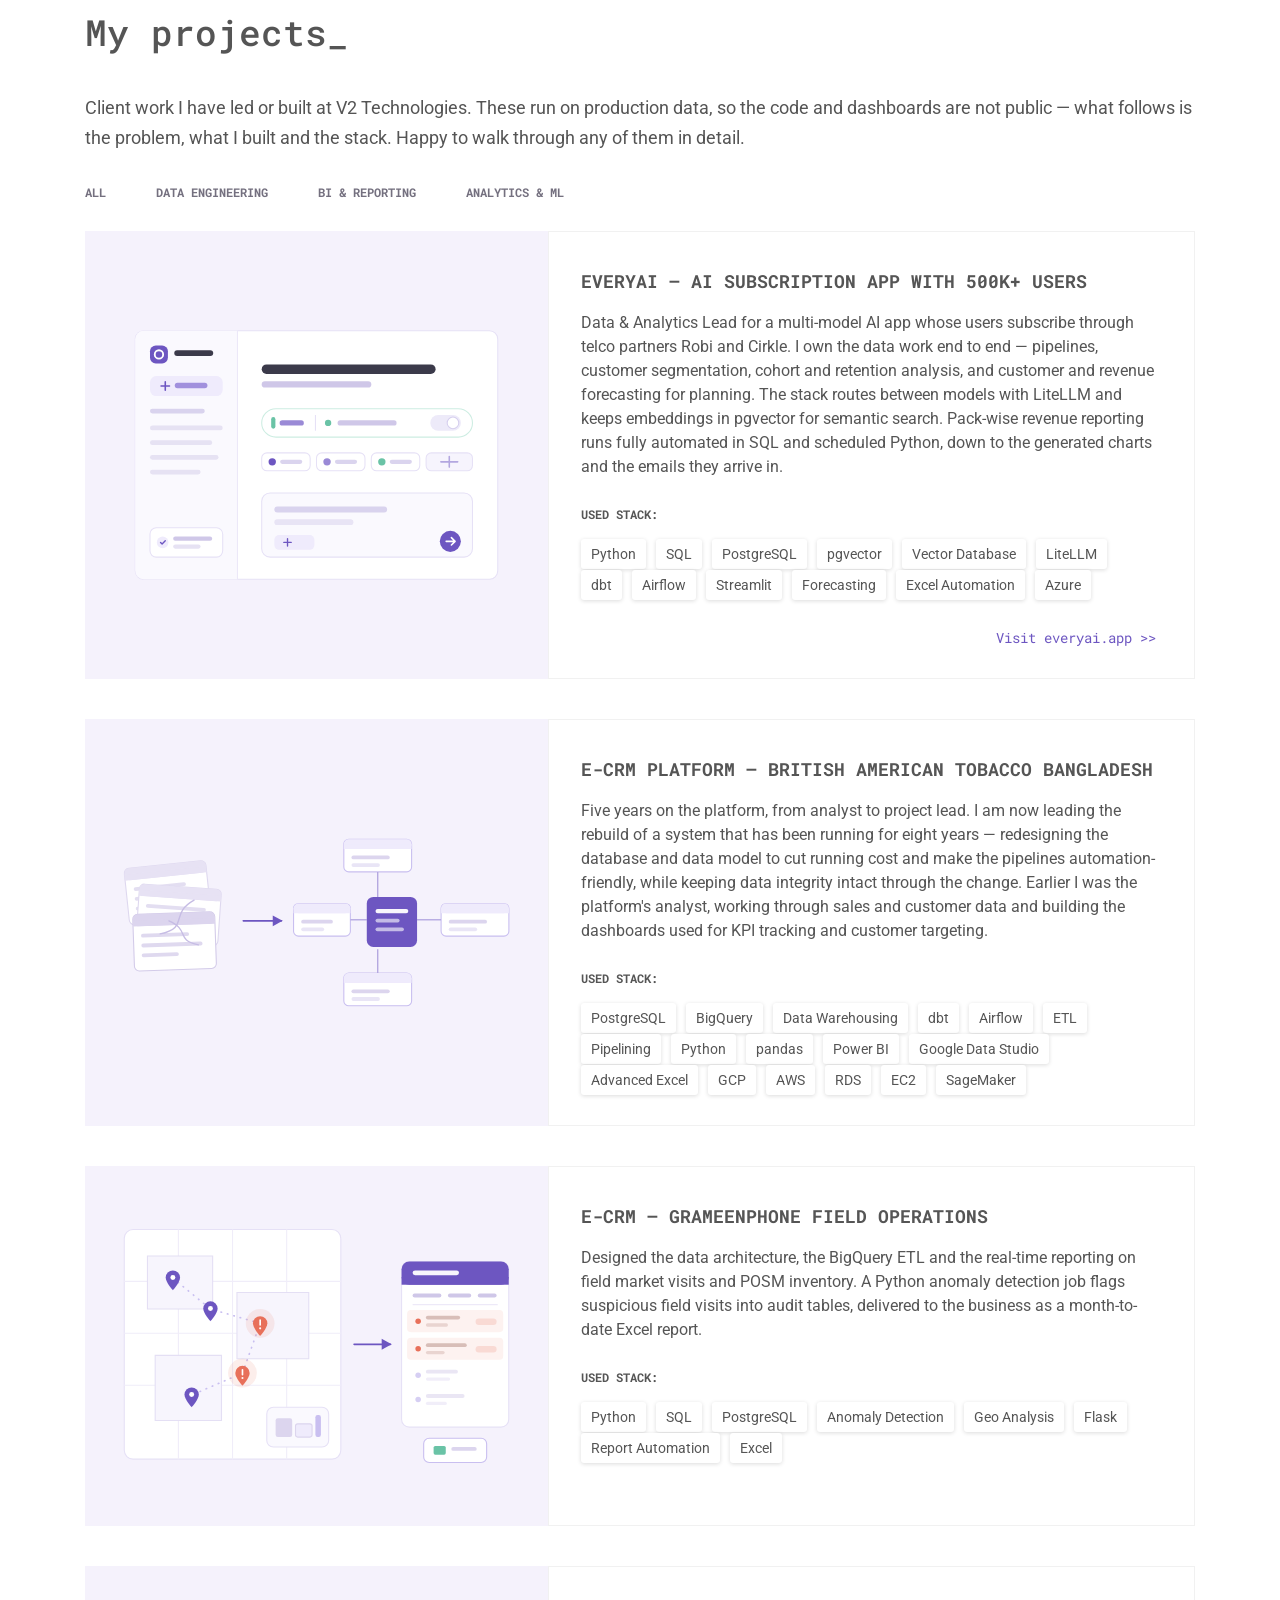
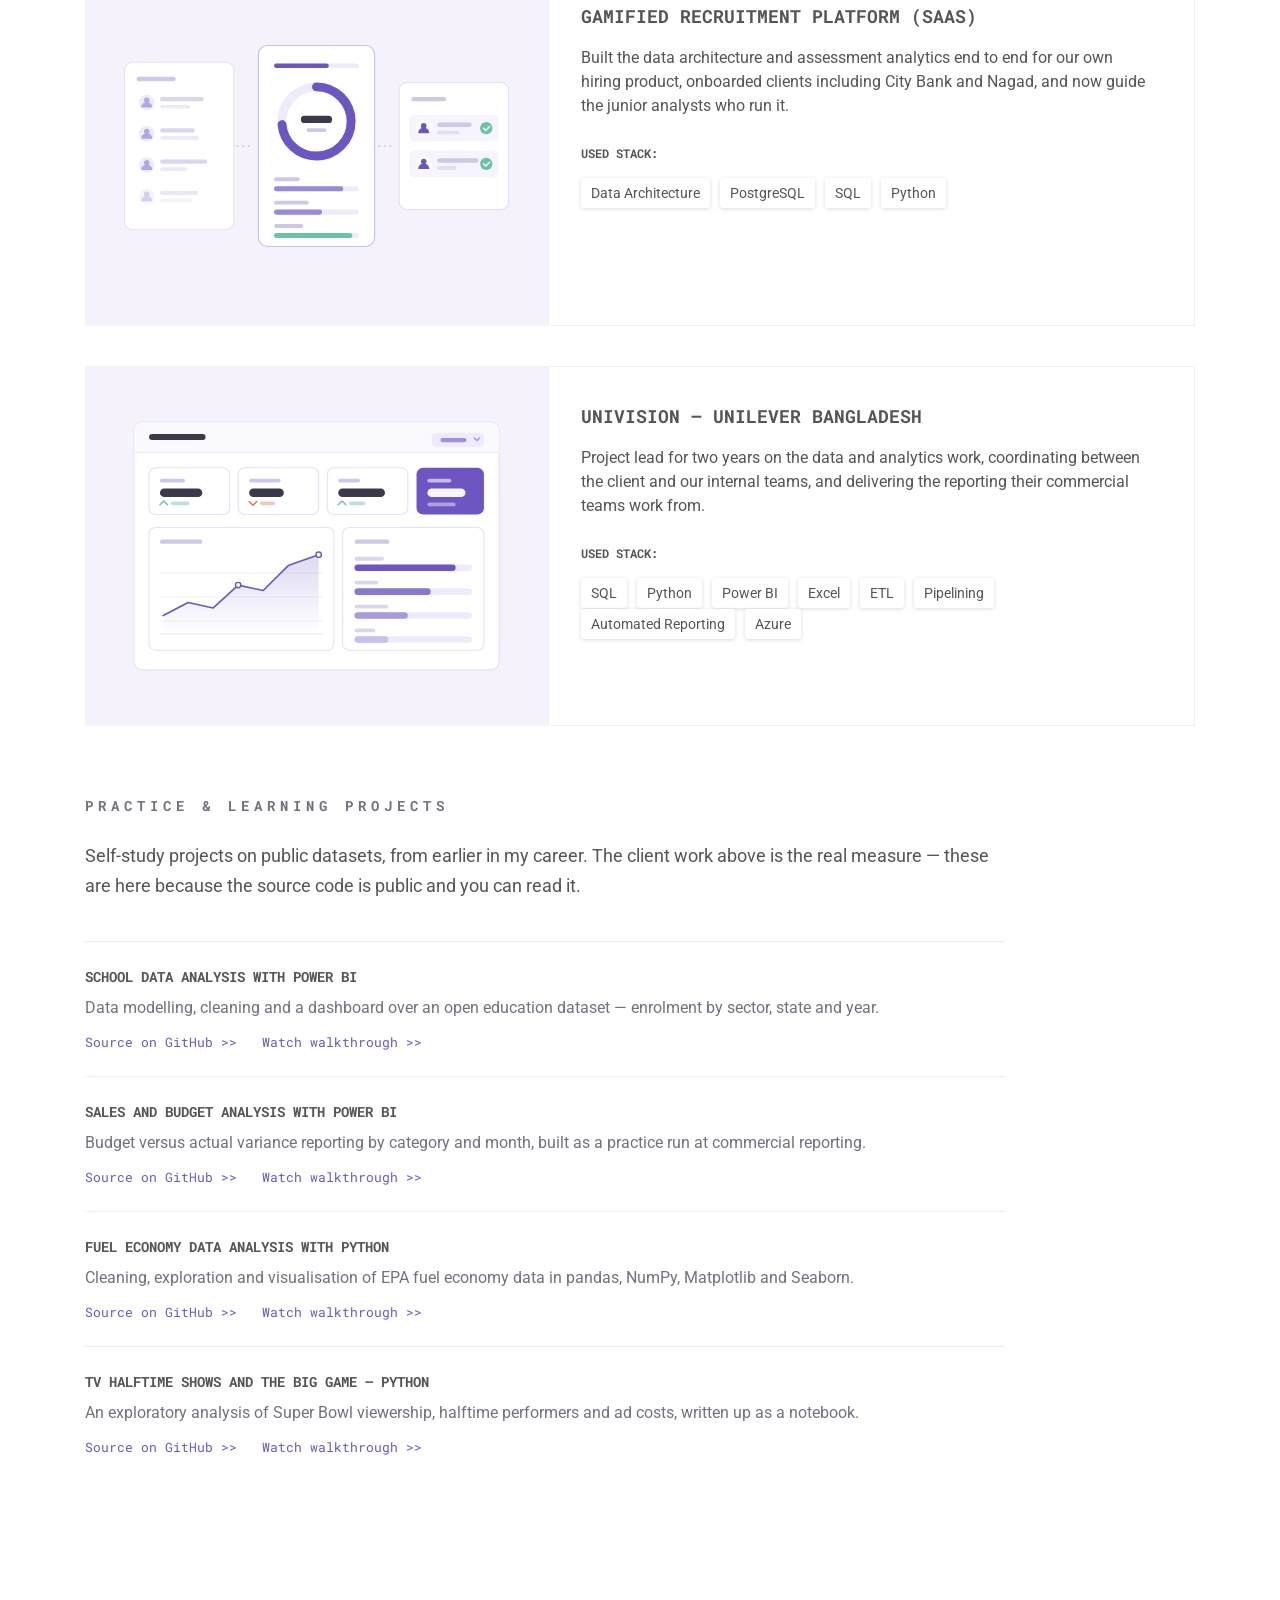
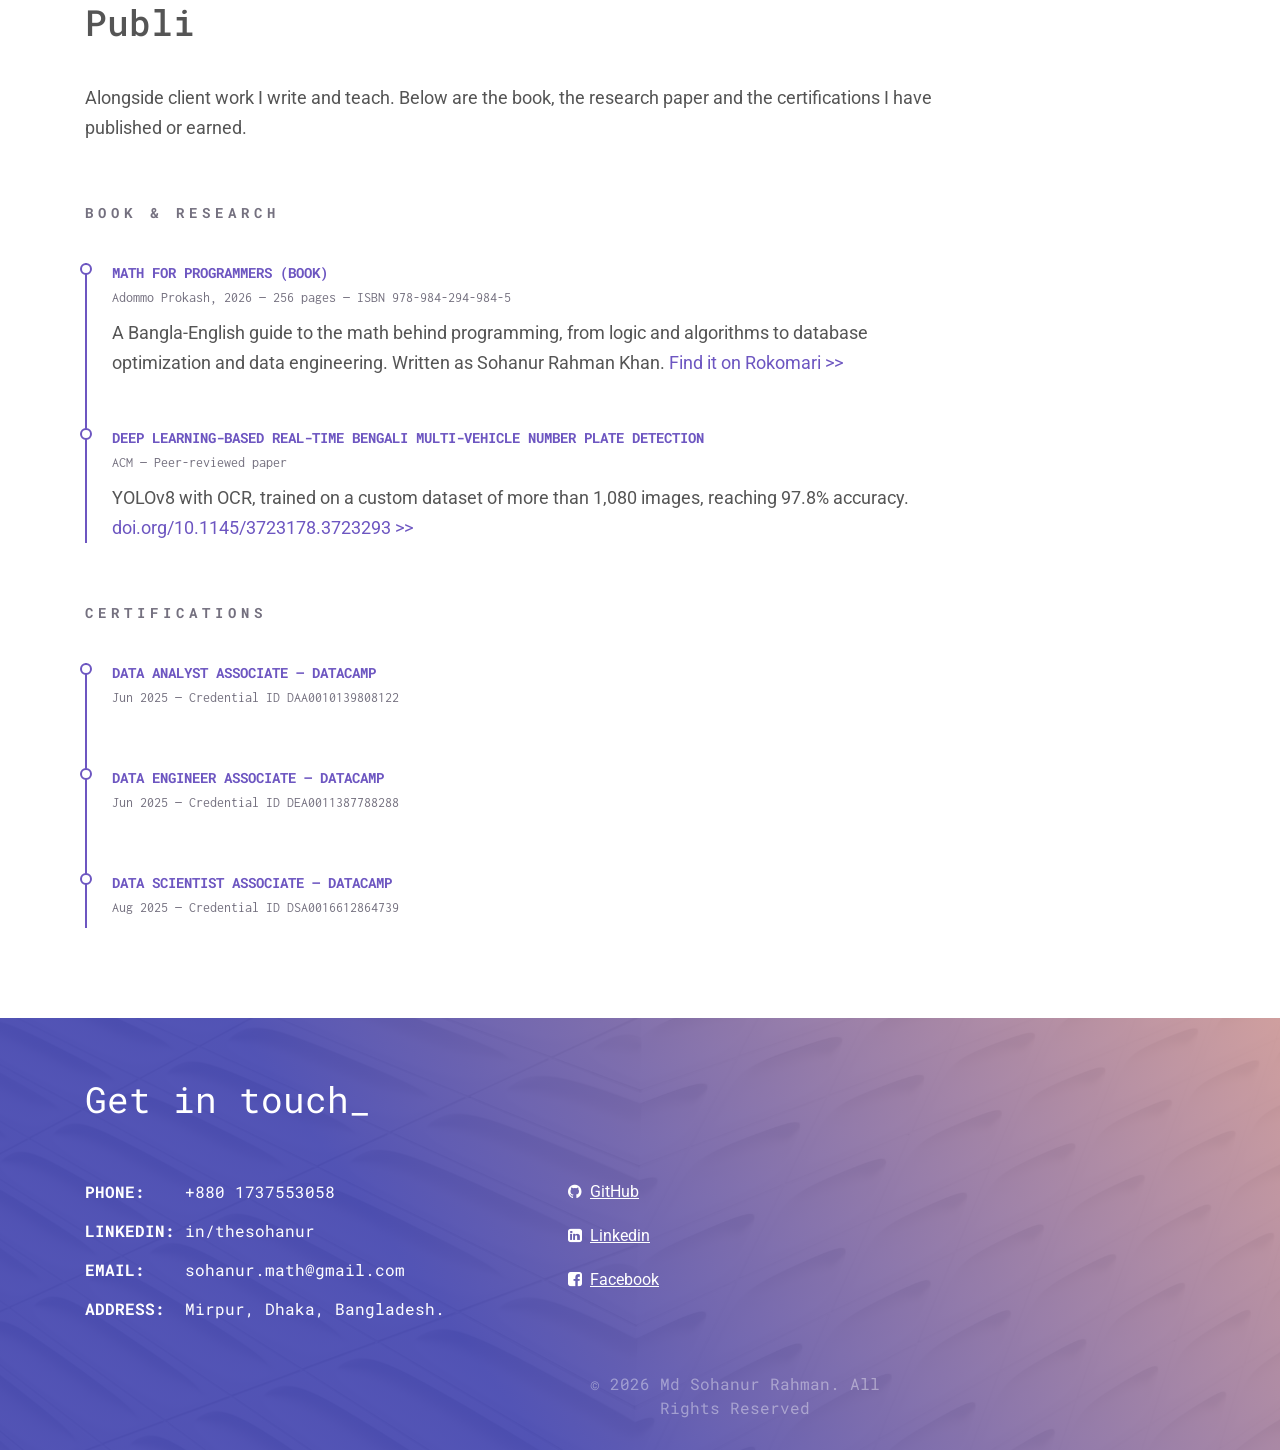
==== commit 3f063388: "Add a light and dark theme A visitor gets whatever their system is set to, and the moon/sun button i" ====
--- a/index.html
+++ b/index.html
@@ -4,6 +4,24 @@
     <meta charset="UTF-8" />
     <meta name="viewport" content="width=device-width, initial-scale=1.0" />
     <meta http-equiv="X-UA-Compatible" content="ie=edge" />
+    <script>
+      // Runs before the stylesheet paints, so a dark-mode visitor never gets a
+      // white flash. A saved choice wins; otherwise follow the operating system.
+      (function () {
+        try {
+          var saved = localStorage.getItem("theme");
+          var theme =
+            saved ||
+            (window.matchMedia &&
+            window.matchMedia("(prefers-color-scheme: dark)").matches
+              ? "dark"
+              : "light");
+          document.documentElement.setAttribute("data-theme", theme);
+        } catch (e) {
+          document.documentElement.setAttribute("data-theme", "light");
+        }
+      })();
+    </script>
     <meta
       name="description"
       content="Md Sohanur Rahman — Senior Data Analyst & Team Lead, technical author and trainer in Dhaka, Bangladesh. 7+ years across data analytics, BI and data engineering with dbt, Airflow, BigQuery, PostgreSQL and Power BI."
@@ -25,8 +43,8 @@
     <meta name="twitter:card" content="summary" />
     <link rel="icon" href="assets/img/favicon.ico" type="image/ico" />
     <link rel="apple-touch-icon" href="assets/img/android-chrome-192x192.png" />
-    <link rel="stylesheet" href="assets/css/color.css?v=2" />
-    <link rel="stylesheet" href="assets/css/skillbtnb.css?v=2" />
+    <link rel="stylesheet" href="assets/css/color.css?v=3" />
+    <link rel="stylesheet" href="assets/css/skillbtnb.css?v=3" />
     <link
       href="https://fonts.googleapis.com/css?family=Roboto|Roboto+Mono|Inconsolata"
       rel="stylesheet"
@@ -42,6 +60,13 @@
       <div class="container">
         <div class="row">
           <div class="menu__wrapper d-none d-lg-block col-md-12">
+            <button
+              type="button"
+              class="theme-toggle js-theme-toggle"
+              aria-label="Switch colour theme"
+            >
+              <i class="mdi theme-toggle__icon" aria-hidden="true"></i>
+            </button>
             <nav class="">
               <ul>
                 <li><a href="#hello">Hello</a></li>
@@ -57,6 +82,13 @@
             <button type="button" class="menu__mobile-button">
               <span><i class="fa fa-bars" aria-hidden="true"></i></span>
             </button>
+            <button
+              type="button"
+              class="theme-toggle js-theme-toggle"
+              aria-label="Switch colour theme"
+            >
+              <i class="mdi theme-toggle__icon" aria-hidden="true"></i>
+            </button>
           </div>
         </div>
       </div>
@@ -250,16 +282,17 @@
     </div>
     <!--Contact-->
 
-    <script src="assets/js/jquery-2.2.4.min.js?v=2"></script>
-    <script src="assets/js/popper.min.js?v=2"></script>
-    <script src="assets/js/bootstrap.min.js?v=2"></script>
-    <script src="assets/js/site-data.js?v=2"></script>
-    <script src="assets/js/menu.js?v=2"></script>
-    <script src="assets/js/jquery.waypoints.js?v=2"></script>
-    <script src="assets/js/section.js?v=2"></script>
-    <script src="assets/js/portfolio-filter.js?v=2"></script>
-    <script src="assets/js/mobile-menu.js?v=2"></script>
-    <script src="assets/js/mbclicker.min.js?v=2"></script>
-    <script src="assets/js/site-btn.js?v=2"></script>
+    <script src="assets/js/jquery-2.2.4.min.js?v=3"></script>
+    <script src="assets/js/popper.min.js?v=3"></script>
+    <script src="assets/js/bootstrap.min.js?v=3"></script>
+    <script src="assets/js/theme.js?v=3"></script>
+    <script src="assets/js/site-data.js?v=3"></script>
+    <script src="assets/js/menu.js?v=3"></script>
+    <script src="assets/js/jquery.waypoints.js?v=3"></script>
+    <script src="assets/js/section.js?v=3"></script>
+    <script src="assets/js/portfolio-filter.js?v=3"></script>
+    <script src="assets/js/mobile-menu.js?v=3"></script>
+    <script src="assets/js/mbclicker.min.js?v=3"></script>
+    <script src="assets/js/site-btn.js?v=3"></script>
   </body>
 </html>
--- a/assets/css/skillbtnb.css
+++ b/assets/css/skillbtnb.css
@@ -123,7 +123,7 @@
     letter-spacing: 5px;
     text-transform: uppercase;
     font-weight: 700;
-    color: #999;
+    color: var(--c-muted);
     margin-bottom: 25px;
 }
 .practice-item {
@@ -447,3 +447,257 @@
         outline: none;
     }
 }
+
+
+/* =========================================================
+   DARK MODE
+   color.css is a compiled file with the colours baked in, so
+   rather than rewrite it, every surface the page actually
+   shows is re-stated here under [data-theme="dark"]. The
+   values are named once as custom properties and used below,
+   so changing the palette is a change in one place.
+   ========================================================= */
+:root {
+    --c-bg: #ffffff;
+    --c-text: #555555;
+    --c-text-soft: #5f5a6b;
+    --c-muted: #74707f;
+    --c-accent: #6d56c1;
+    --c-rule: #f1f1f1;
+    --c-rule-soft: #ededf3;
+    --c-chip: #f5f4fa;
+    --c-chip-strong: #f1eefb;
+    --c-surface: #ffffff;
+    --c-panel: #f5f2fc;
+}
+
+[data-theme="dark"] {
+    --c-bg: #141220;
+    --c-text: #c7c3d4;
+    --c-text-soft: #a7a2b9;
+    --c-muted: #8d87a1;
+    --c-accent: #a594ec;          /* lifted: #6d56c1 is unreadable on dark */
+    --c-rule: #2a2637;
+    --c-rule-soft: #272233;
+    --c-chip: #231f31;
+    --c-chip-strong: #2a2342;
+    --c-surface: #1c1829;
+    /* Matches what the illustration's own #F5F2FC background becomes once the
+       invert filter below runs, so the drawing has no visible edge. */
+    --c-panel: #0c0a12;
+}
+
+[data-theme="dark"] body {
+    background-color: var(--c-bg);
+    color: var(--c-text);
+}
+[data-theme="dark"] hr {
+    border-top-color: rgba(255, 255, 255, 0.08);
+}
+[data-theme="dark"] a {
+    color: var(--c-accent);
+}
+[data-theme="dark"] a:focus,
+[data-theme="dark"] a:hover {
+    color: var(--c-accent);
+}
+
+/* Section headings and body copy */
+[data-theme="dark"] .section .section__title,
+[data-theme="dark"] .section__description,
+[data-theme="dark"] .project-card__title,
+[data-theme="dark"] .project-card__description,
+[data-theme="dark"] .project-card__stack,
+[data-theme="dark"] .job__role-title,
+[data-theme="dark"] .practice-item__title {
+    color: var(--c-text);
+}
+[data-theme="dark"] .job__role-text {
+    color: var(--c-text-soft);
+}
+[data-theme="dark"] .resume-list_title,
+[data-theme="dark"] .resume-list__block-date,
+[data-theme="dark"] .skill-group__label,
+[data-theme="dark"] .practice-item__description,
+[data-theme="dark"] .job__role-date,
+[data-theme="dark"] .portfolio-menu nav ul li a {
+    color: var(--c-muted);
+}
+
+/* The sticky bar, once it turns solid on scroll */
+[data-theme="dark"] .menu.menu--active {
+    background-color: var(--c-surface);
+    box-shadow: 0 5px 8px 0 rgba(0, 0, 0, 0.45);
+}
+[data-theme="dark"] .menu.menu--active .menu__wrapper a {
+    color: var(--c-text) !important;
+}
+[data-theme="dark"] .menu.menu--active .menu__wrapper a:hover,
+[data-theme="dark"] .menu.menu--active .menu__mobile-button:hover {
+    color: var(--c-accent) !important;
+}
+[data-theme="dark"] .menu.menu--active .menu__wrapper a:after {
+    background: var(--c-accent) !important;
+}
+[data-theme="dark"] .menu.menu--active .menu__mobile-button {
+    color: var(--c-text) !important;
+}
+
+/* Resume and publications timeline */
+[data-theme="dark"] .resume-list .resume-list__block {
+    border-left-color: var(--c-accent);
+}
+[data-theme="dark"] .resume-list .resume-list__block:before {
+    border-color: var(--c-accent);
+    background-color: var(--c-bg);
+}
+[data-theme="dark"] .resume-list .resume-list__block-title {
+    color: var(--c-accent);
+}
+[data-theme="dark"] .job__role:before {
+    background-color: #4b3f74;
+}
+[data-theme="dark"] .job__role + .job__role:after {
+    background-color: var(--c-rule);
+}
+[data-theme="dark"] .job__total {
+    color: var(--c-accent);
+    background-color: var(--c-chip-strong);
+}
+[data-theme="dark"] .job__role-tag {
+    color: var(--c-muted);
+    border-color: var(--c-rule);
+}
+
+/* Skills and course subjects */
+[data-theme="dark"] .skill-group,
+[data-theme="dark"] .skill-group:last-of-type,
+[data-theme="dark"] .practice-item {
+    border-color: var(--c-rule-soft);
+}
+[data-theme="dark"] ul.skill-tags li {
+    color: var(--c-text);
+    background-color: var(--c-chip);
+}
+[data-theme="dark"] ul.skill-tags li:hover {
+    color: #ffffff;
+    background-color: var(--c-accent);
+}
+
+/* Project cards */
+[data-theme="dark"] .project-card .project-card__info {
+    border-color: var(--c-rule);
+}
+[data-theme="dark"] .project-card:hover {
+    box-shadow: 0 1px 31px rgba(0, 0, 0, 0.5);
+}
+[data-theme="dark"] .tags li {
+    color: var(--c-text);
+    background-color: var(--c-surface);
+    box-shadow: none;
+    border: 1px solid var(--c-rule);
+}
+[data-theme="dark"] .project-card__img {
+    background-color: var(--c-panel);
+}
+/* The drawings are light-on-light artwork. Inverting flips the lightness and
+   the hue rotation puts the purples back where they belong. */
+[data-theme="dark"] .project-card__img img[src$=".svg"] {
+    background-color: transparent;
+    filter: invert(1) hue-rotate(180deg) saturate(0.9) brightness(0.95);
+}
+
+/* Read more */
+[data-theme="dark"] .readmore.is-clamped:after {
+    background: linear-gradient(rgba(20, 18, 32, 0), var(--c-bg) 85%);
+}
+[data-theme="dark"] .readmore__toggle {
+    color: var(--c-accent);
+}
+
+/* Buttons keep the brand purple, which still reads on a dark page */
+[data-theme="dark"] .site-btn {
+    background-color: var(--c-accent);
+    color: #1b1626 !important;
+}
+[data-theme="dark"] .site-btn:focus,
+[data-theme="dark"] .site-btn:hover {
+    background-color: #b7a9f1;
+}
+
+/* ---------------------------------------------------------
+   Theme toggle button
+   --------------------------------------------------------- */
+.theme-toggle {
+    float: right;
+    background: none;
+    border: 0;
+    padding: 0;
+    width: 36px;
+    height: 36px;
+    line-height: 36px;
+    text-align: center;
+    border-radius: 50%;
+    color: #ffffff;
+    opacity: 0.65;
+    cursor: pointer;
+    transition: opacity 0.3s, background-color 0.3s, color 0.3s;
+}
+.theme-toggle:hover,
+.theme-toggle:focus {
+    opacity: 1;
+    outline: none;
+    background-color: rgba(255, 255, 255, 0.15);
+}
+.theme-toggle__icon {
+    font-size: 20px;
+    vertical-align: middle;
+}
+/* Once the bar turns solid it sits on a light surface, so the icon flips. */
+.menu--active .theme-toggle {
+    color: #555555;
+    opacity: 0.9;
+}
+.menu--active .theme-toggle:hover,
+.menu--active .theme-toggle:focus {
+    color: #6d56c1;
+    background-color: rgba(109, 86, 193, 0.1);
+}
+[data-theme="dark"] .menu--active .theme-toggle {
+    color: var(--c-text);
+}
+[data-theme="dark"] .menu--active .theme-toggle:hover,
+[data-theme="dark"] .menu--active .theme-toggle:focus {
+    color: var(--c-accent);
+    background-color: rgba(165, 148, 236, 0.16);
+}
+@media screen and (max-width: 991px) {
+    .theme-toggle {
+        margin-top: -4px;
+    }
+}
+
+
+/* ---------------------------------------------------------
+   Muted text, both themes
+   The template's greys (#999, and #a5a5a5 on the role dates)
+   fall below 4.5:1 on white. Routing them through the same
+   custom properties as dark mode fixes light and keeps the
+   two themes defined in one place.
+   --------------------------------------------------------- */
+.resume-list .resume-list_title,
+.resume-list .resume-list__block-date,
+.portfolio-menu nav ul li a,
+.skill-group__label,
+.practice-item__description,
+.job__range,
+.job__role-date,
+.job__role-tag {
+    color: var(--c-muted);
+}
+.job__role-tag {
+    border-color: var(--c-rule);
+}
+.job__role-text {
+    color: var(--c-text-soft);
+}
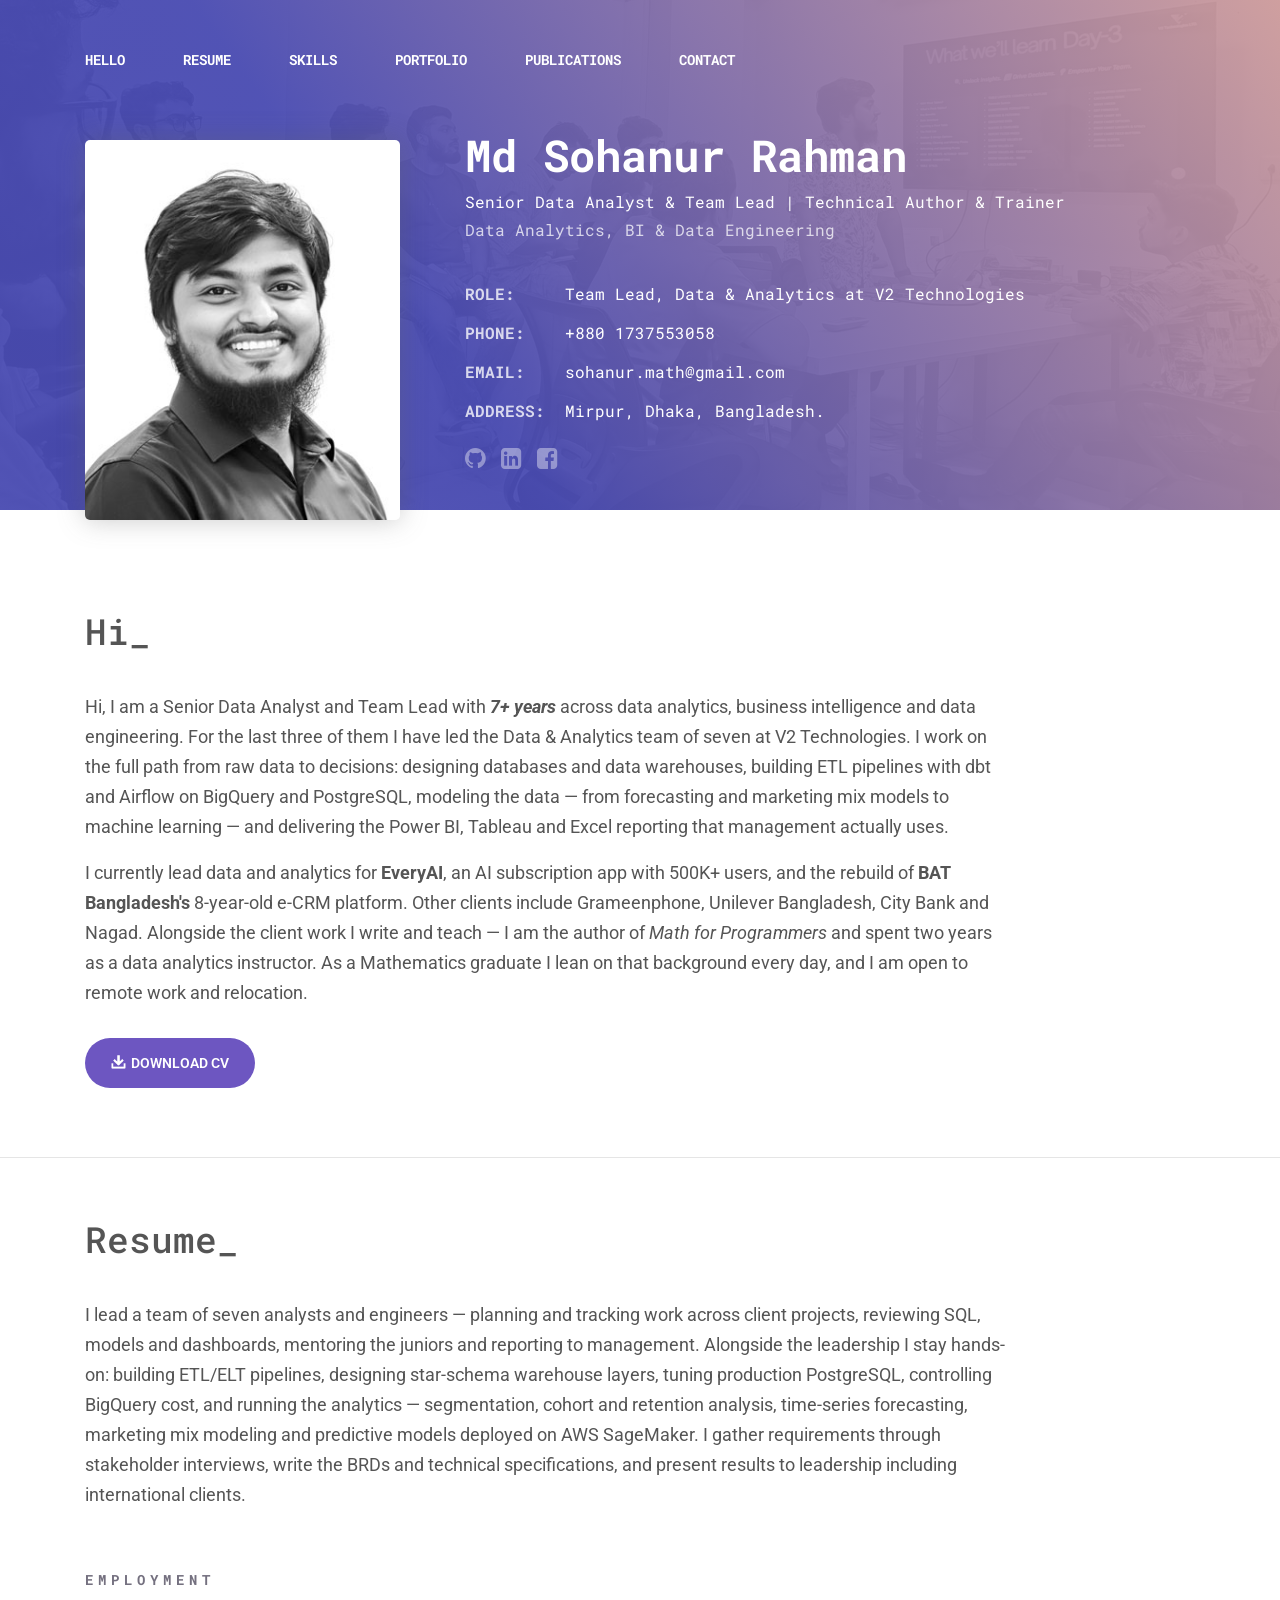
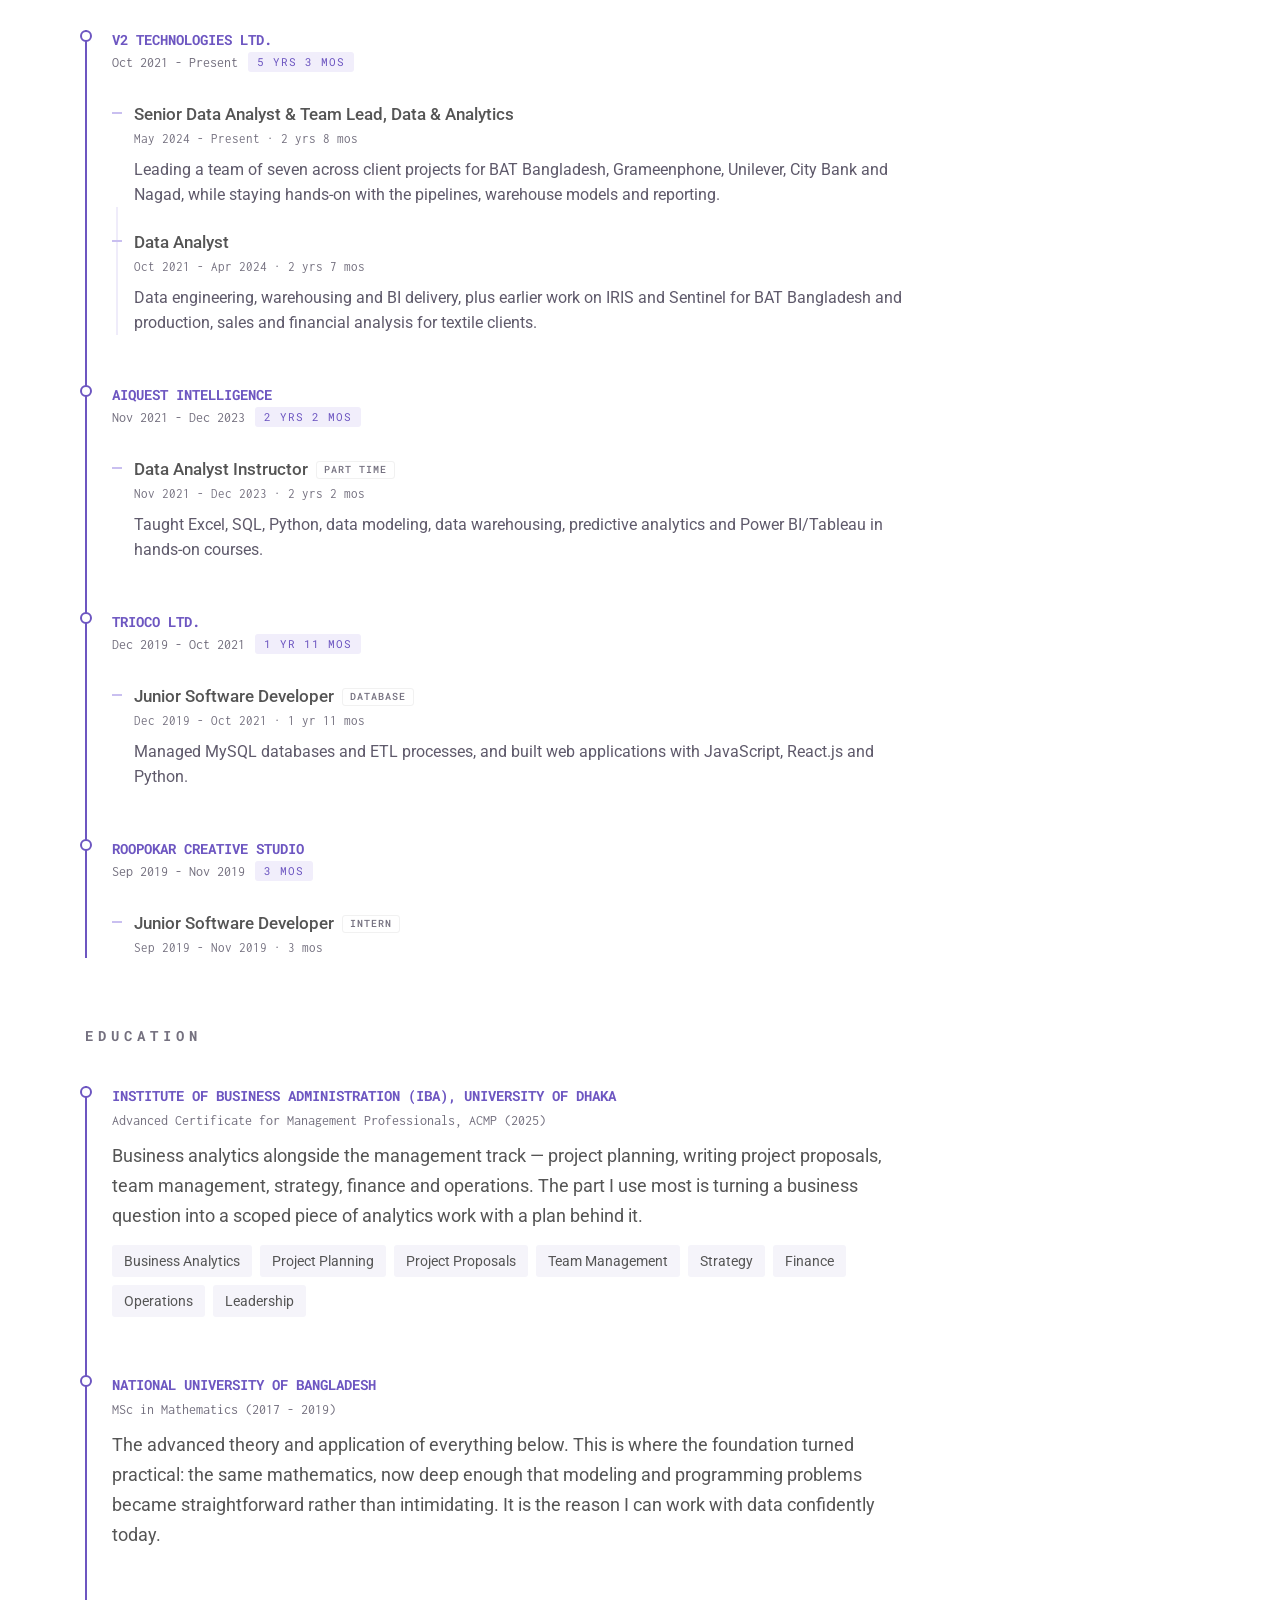
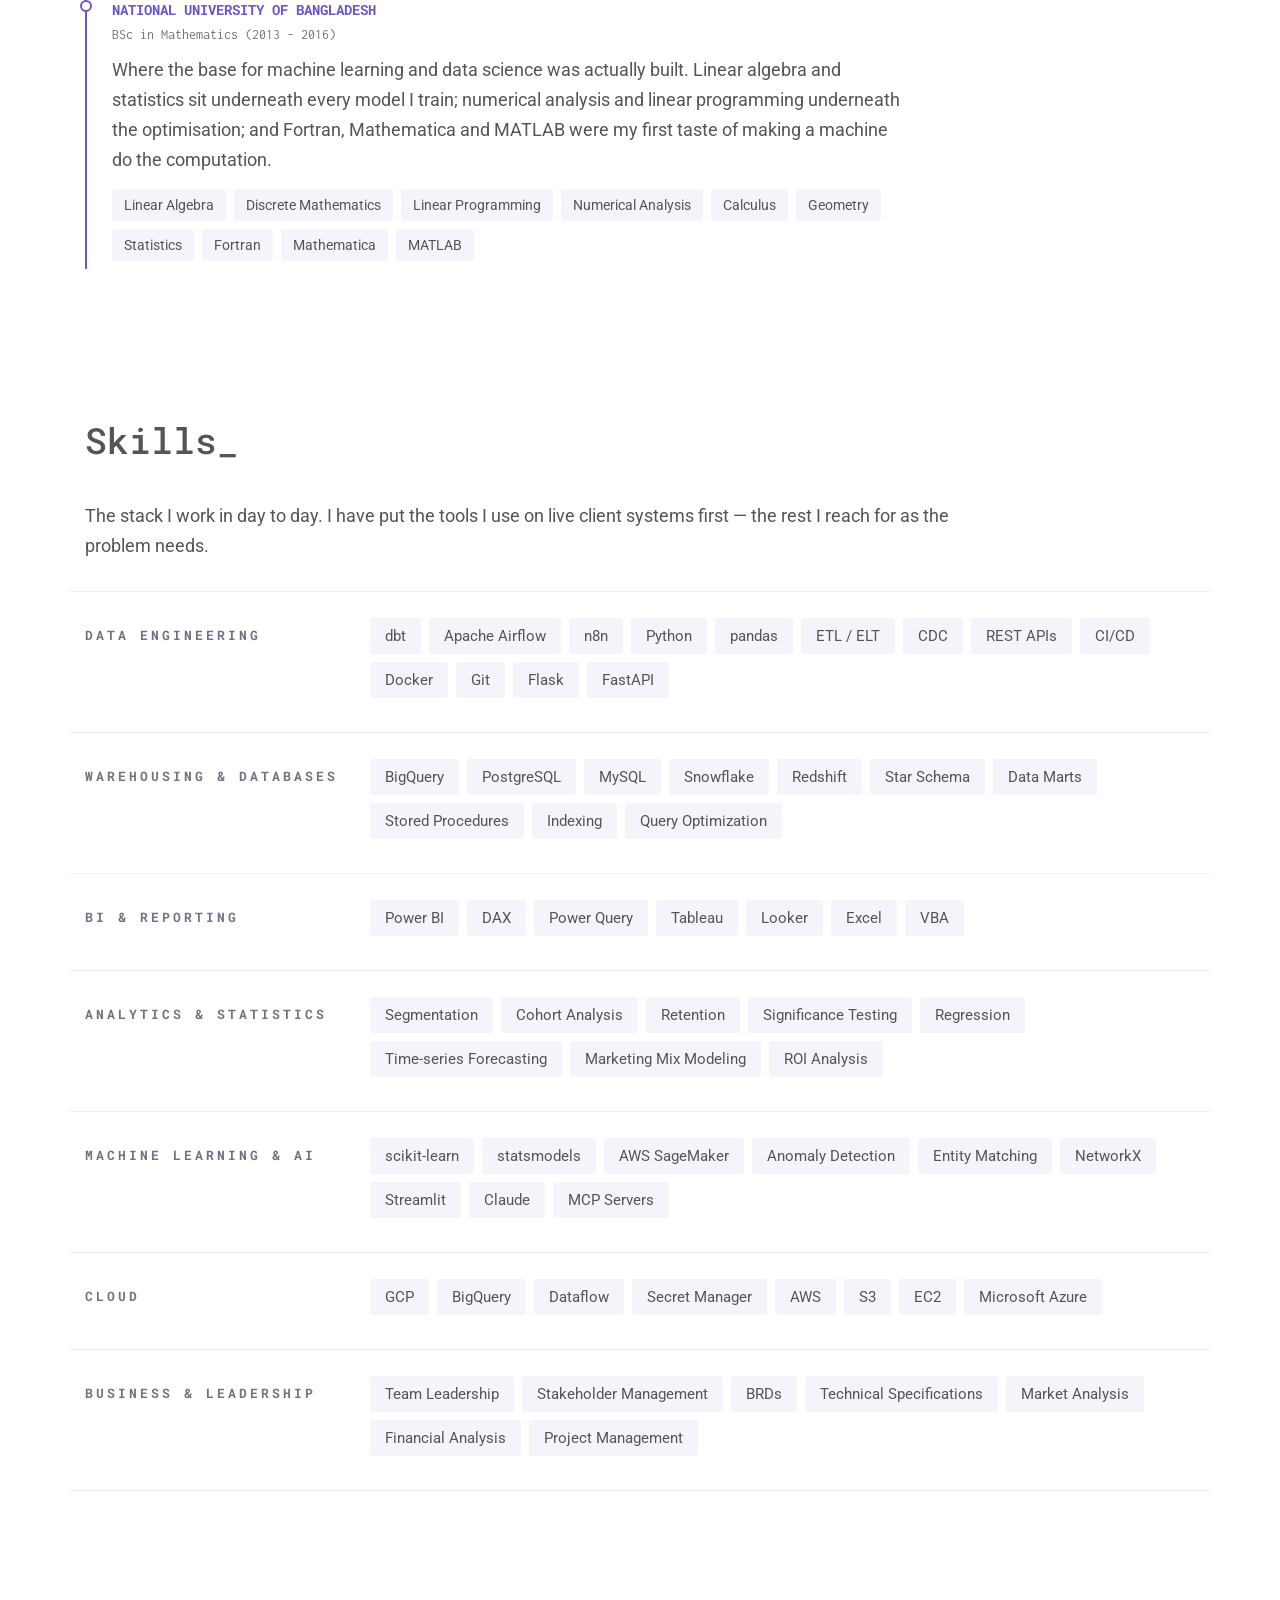
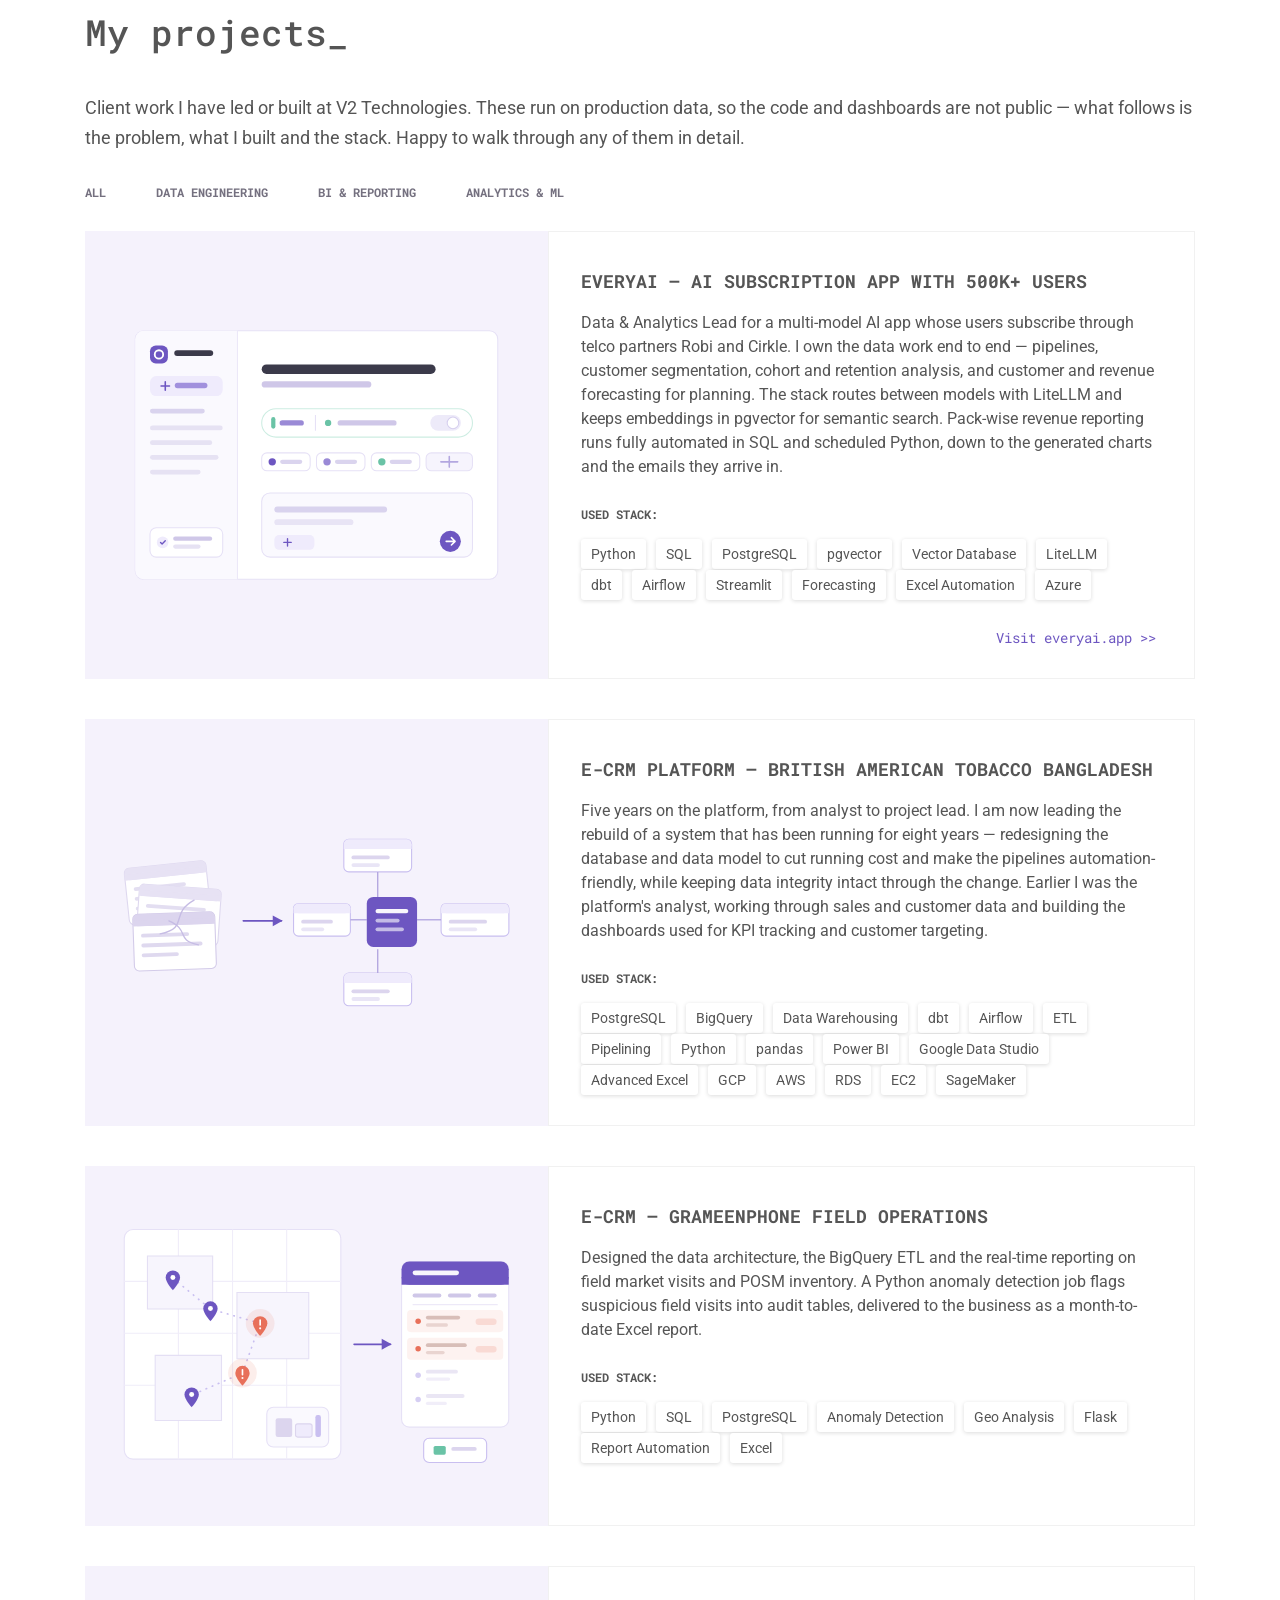
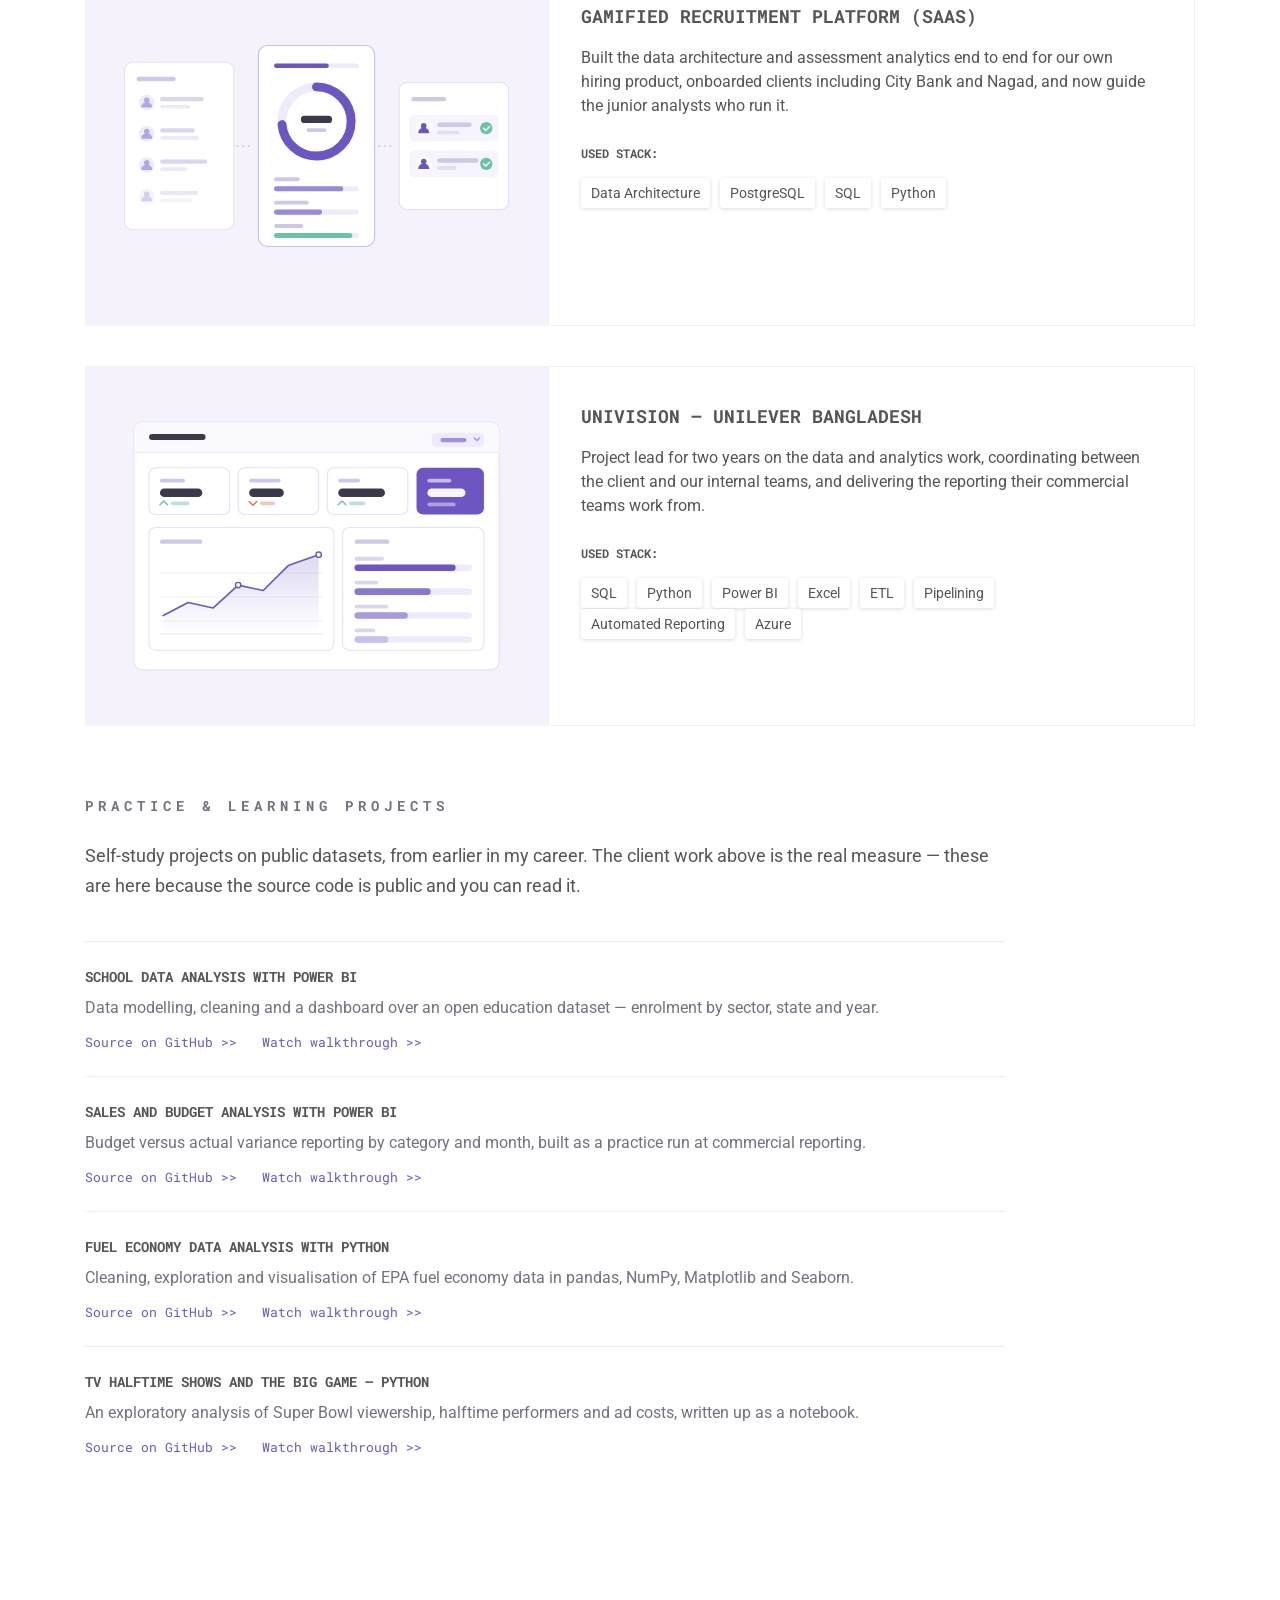
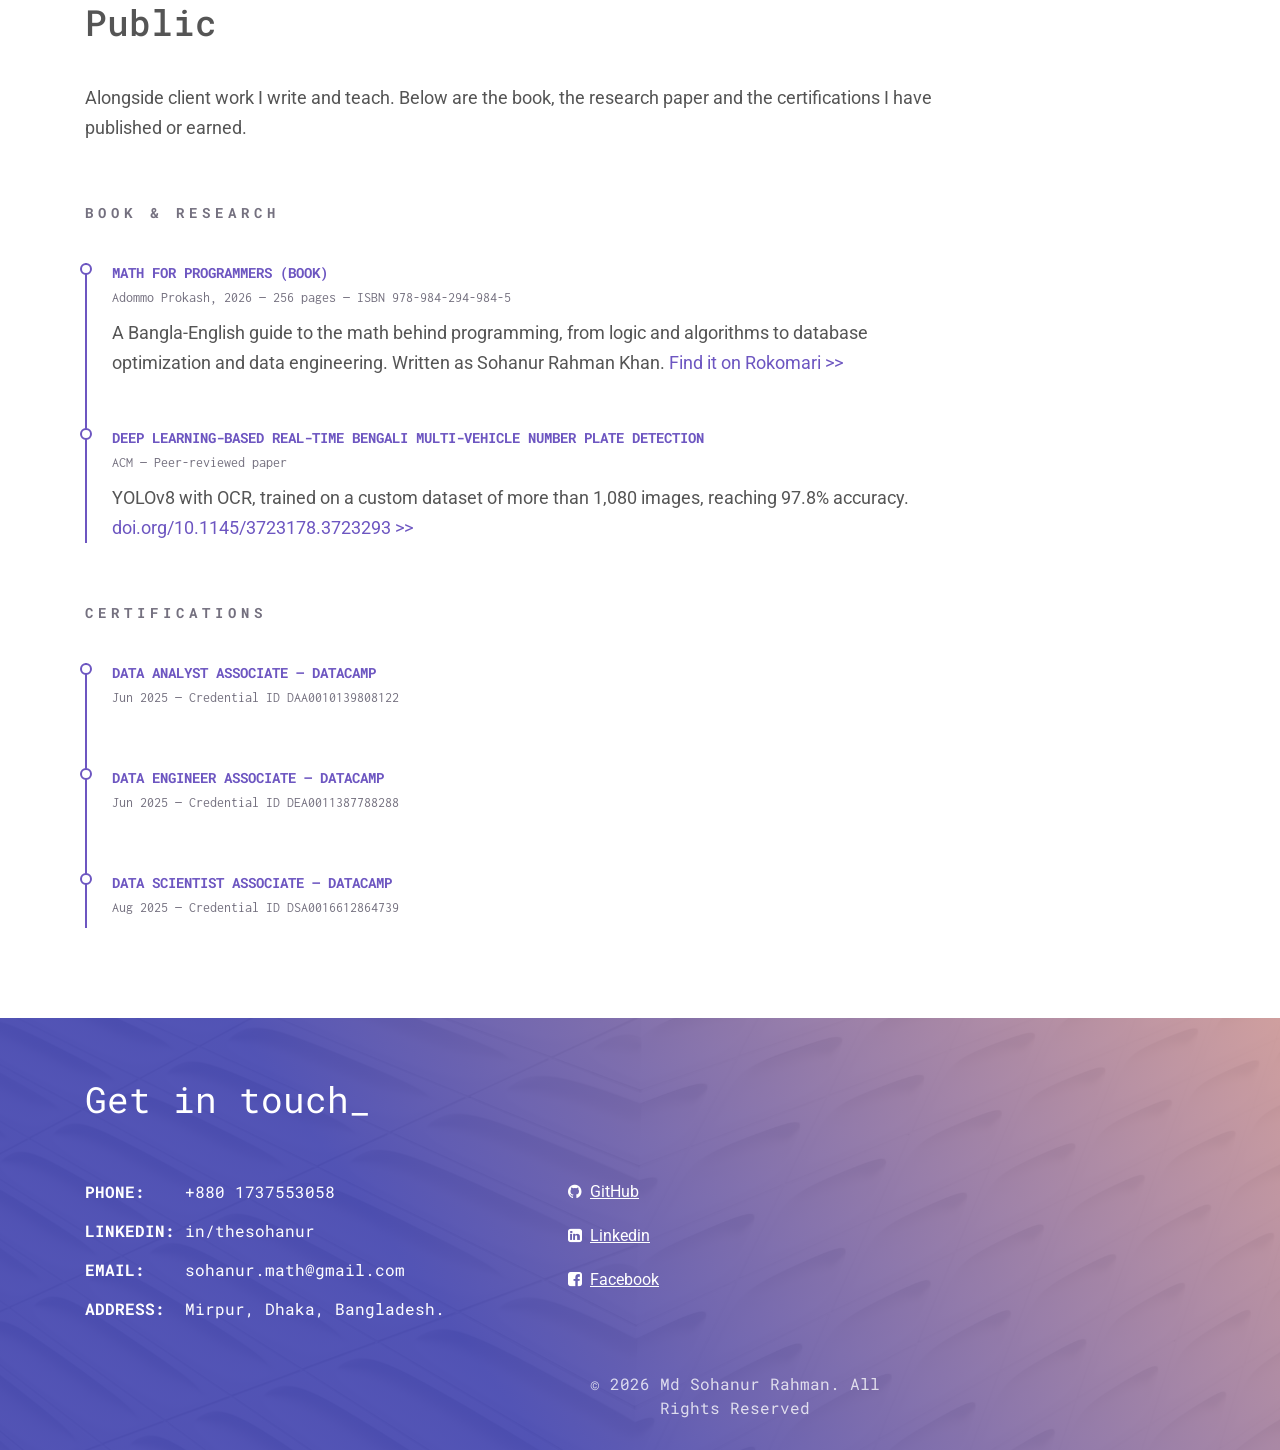
==== commit 66f3b852: "Rework the hover and button colours in dark mode Hovering a skill chip filled it with the pale accen" ====
--- a/index.html
+++ b/index.html
@@ -43,8 +43,8 @@
     <meta name="twitter:card" content="summary" />
     <link rel="icon" href="assets/img/favicon.ico" type="image/ico" />
     <link rel="apple-touch-icon" href="assets/img/android-chrome-192x192.png" />
-    <link rel="stylesheet" href="assets/css/color.css?v=3" />
-    <link rel="stylesheet" href="assets/css/skillbtnb.css?v=3" />
+    <link rel="stylesheet" href="assets/css/color.css?v=4" />
+    <link rel="stylesheet" href="assets/css/skillbtnb.css?v=4" />
     <link
       href="https://fonts.googleapis.com/css?family=Roboto|Roboto+Mono|Inconsolata"
       rel="stylesheet"
@@ -282,17 +282,17 @@
     </div>
     <!--Contact-->
 
-    <script src="assets/js/jquery-2.2.4.min.js?v=3"></script>
-    <script src="assets/js/popper.min.js?v=3"></script>
-    <script src="assets/js/bootstrap.min.js?v=3"></script>
-    <script src="assets/js/theme.js?v=3"></script>
-    <script src="assets/js/site-data.js?v=3"></script>
-    <script src="assets/js/menu.js?v=3"></script>
-    <script src="assets/js/jquery.waypoints.js?v=3"></script>
-    <script src="assets/js/section.js?v=3"></script>
-    <script src="assets/js/portfolio-filter.js?v=3"></script>
-    <script src="assets/js/mobile-menu.js?v=3"></script>
-    <script src="assets/js/mbclicker.min.js?v=3"></script>
-    <script src="assets/js/site-btn.js?v=3"></script>
+    <script src="assets/js/jquery-2.2.4.min.js?v=4"></script>
+    <script src="assets/js/popper.min.js?v=4"></script>
+    <script src="assets/js/bootstrap.min.js?v=4"></script>
+    <script src="assets/js/theme.js?v=4"></script>
+    <script src="assets/js/site-data.js?v=4"></script>
+    <script src="assets/js/menu.js?v=4"></script>
+    <script src="assets/js/jquery.waypoints.js?v=4"></script>
+    <script src="assets/js/section.js?v=4"></script>
+    <script src="assets/js/portfolio-filter.js?v=4"></script>
+    <script src="assets/js/mobile-menu.js?v=4"></script>
+    <script src="assets/js/mbclicker.min.js?v=4"></script>
+    <script src="assets/js/site-btn.js?v=4"></script>
   </body>
 </html>
--- a/assets/css/skillbtnb.css
+++ b/assets/css/skillbtnb.css
@@ -579,9 +579,12 @@
     color: var(--c-text);
     background-color: var(--c-chip);
 }
+/* Filling with the pale accent put white text at 2.6:1. On a dark page the
+   hover should lift the chip, not bleach it, so it deepens into purple and the
+   text goes to full white. */
 [data-theme="dark"] ul.skill-tags li:hover {
     color: #ffffff;
-    background-color: var(--c-accent);
+    background-color: #3b3168;
 }
 
 /* Project cards */
@@ -615,14 +618,16 @@
     color: var(--c-accent);
 }
 
-/* Buttons keep the brand purple, which still reads on a dark page */
+/* The button keeps the brand purple rather than inverting to a pale pill,
+   which looked washed out against the dark page. Lifted just enough that white
+   text still clears AA on it. */
 [data-theme="dark"] .site-btn {
-    background-color: var(--c-accent);
-    color: #1b1626 !important;
+    background-color: #6a54c9;
+    color: #ffffff !important;
 }
 [data-theme="dark"] .site-btn:focus,
 [data-theme="dark"] .site-btn:hover {
-    background-color: #b7a9f1;
+    background-color: #7862d4;
 }
 
 /* ---------------------------------------------------------
@@ -701,3 +706,55 @@
 .job__role-text {
     color: var(--c-text-soft);
 }
+
+
+/* ---------------------------------------------------------
+   The two gradient bands in dark mode
+   The template's gradient is built for a white page; against
+   a near-black one it lands as a bright slab. It keeps the
+   same indigo-to-plum journey here, just much deeper, so it
+   sits in the same family as the page.
+
+   The edge stays hard, matching light mode.
+   --------------------------------------------------------- */
+[data-theme="dark"] .main-header:before {
+    background: linear-gradient(
+        54deg,
+        rgba(38, 34, 78, 0.95) 34%,
+        rgba(72, 42, 64, 0.95)
+    );
+}
+
+[data-theme="dark"] .background:before {
+    background: linear-gradient(
+        54deg,
+        rgba(38, 34, 78, 0.95) 34%,
+        rgba(72, 42, 64, 0.95)
+    );
+}
+
+/* The header photo carries more of the band now that the overlay is darker,
+   so hold it back a little to keep the name legible. */
+[data-theme="dark"] .main-header {
+    background-color: #0f0d18;
+}
+[data-theme="dark"] .background {
+    background-color: #0f0d18;
+}
+
+
+/* The template de-emphasises these with opacity .4, which puts white text on
+   the gradient at about 2.7:1 — below AA in both themes. Just enough opacity
+   to clear 4.5:1 while still reading as secondary. */
+.contact-list.contact-list__opacity-titles dt {
+    opacity: 0.78;
+}
+.footer {
+    opacity: 0.78;
+}
+/* The dark band is deeper, so the same text clears AA with room to spare and
+   can stay more clearly secondary there. */
+[data-theme="dark"] .contact-list.contact-list__opacity-titles dt,
+[data-theme="dark"] .footer {
+    opacity: 0.68;
+}
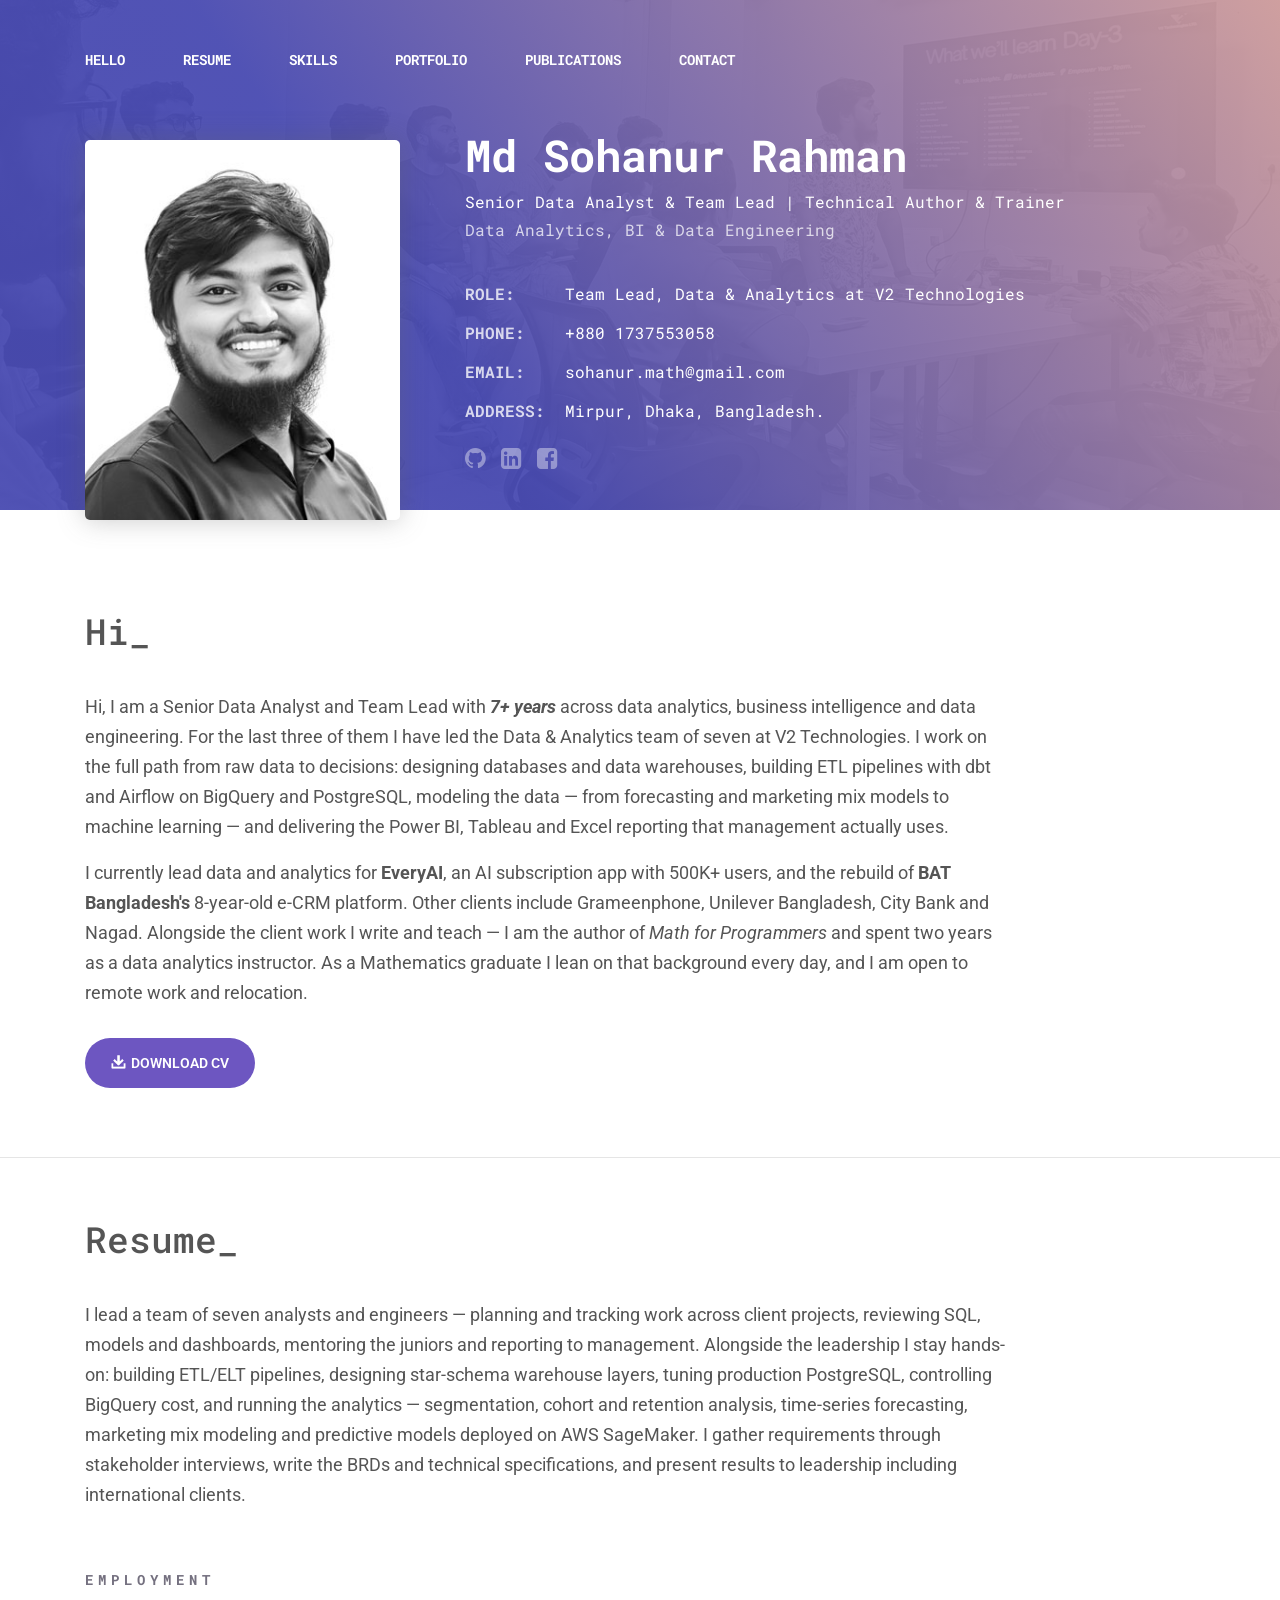
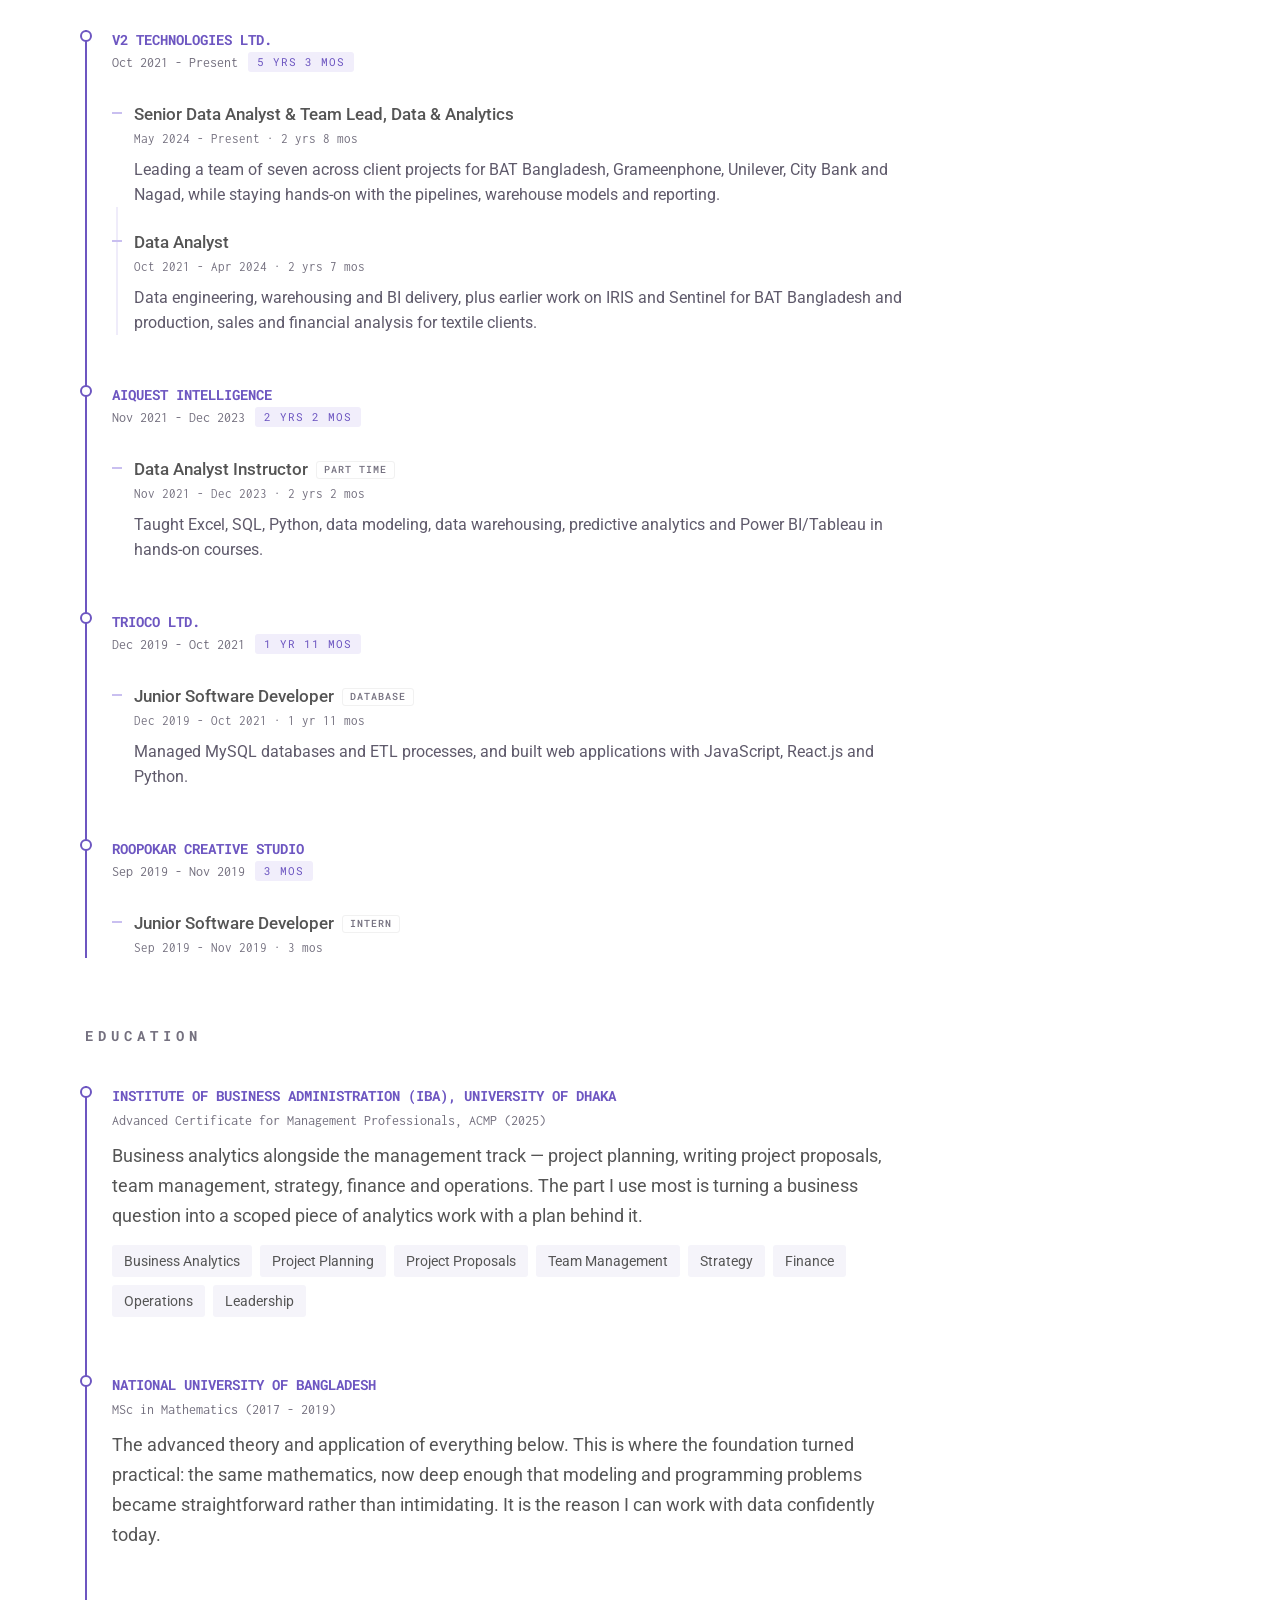
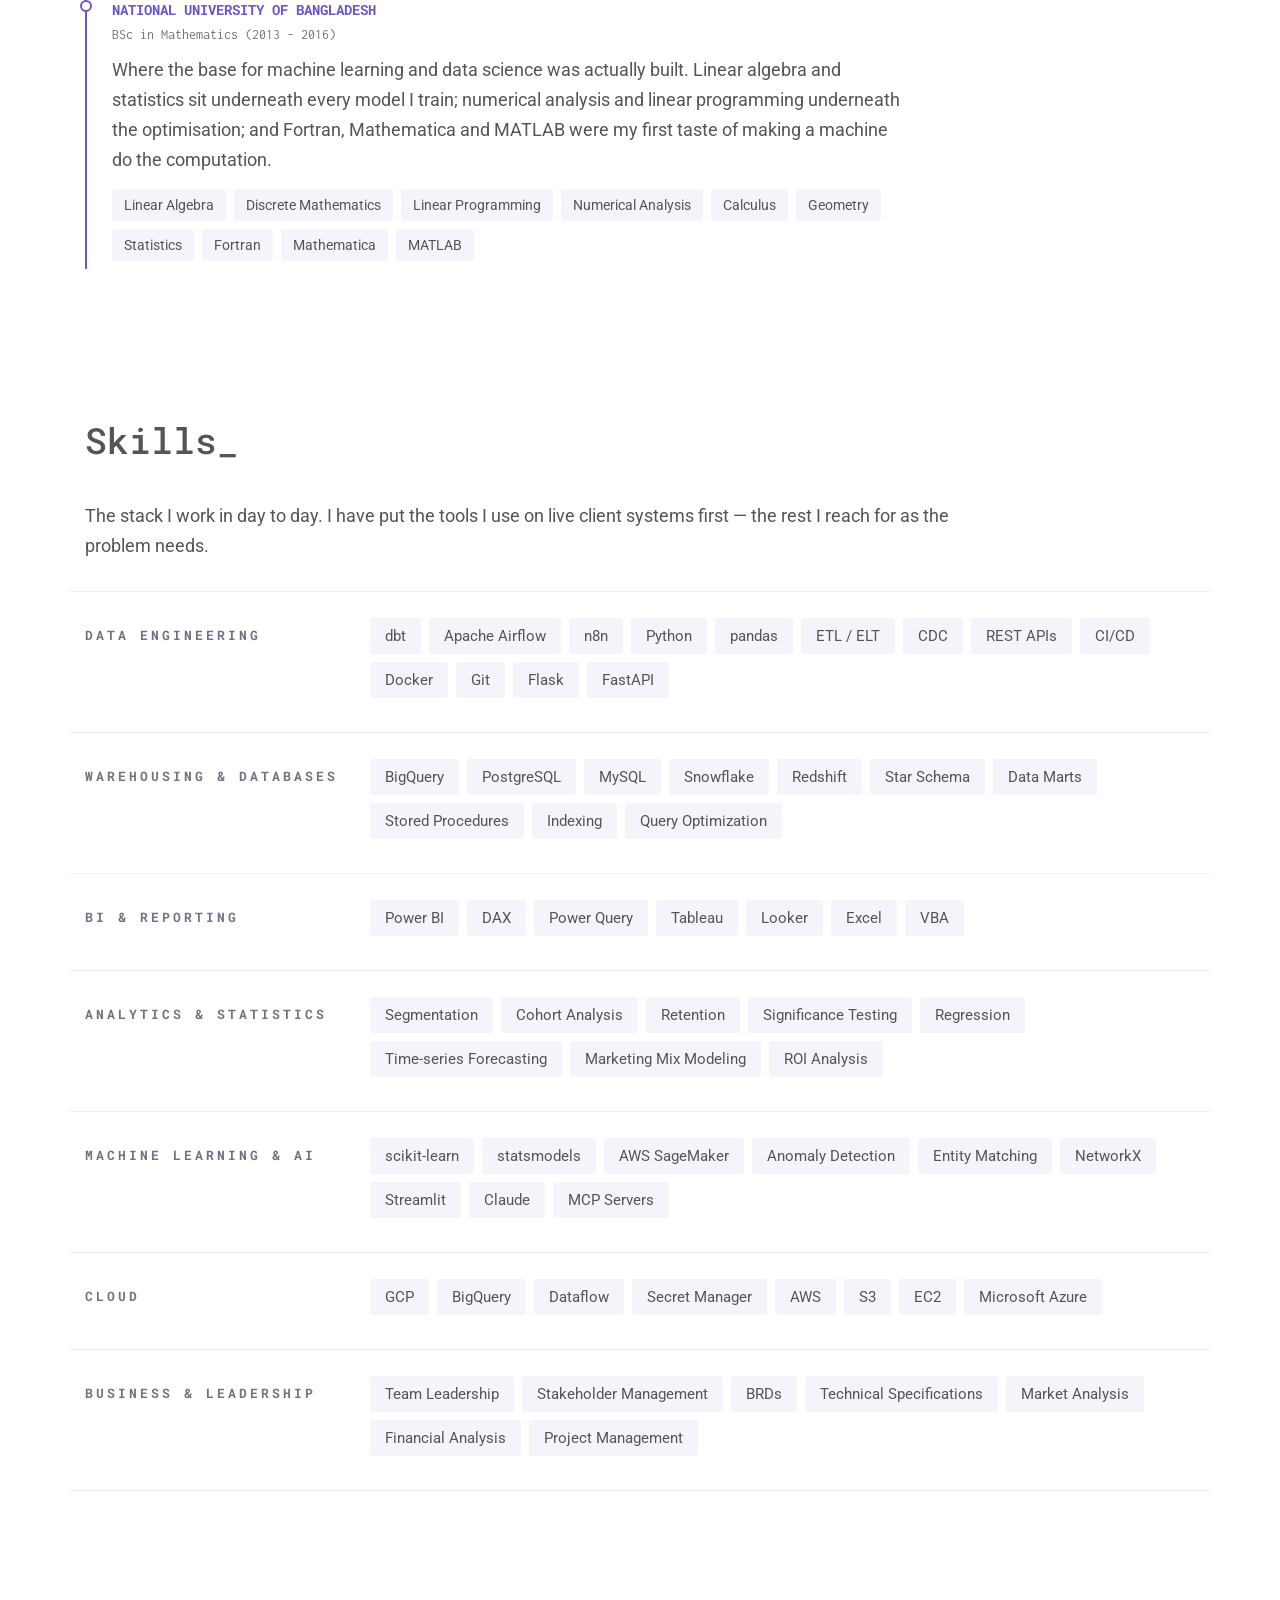
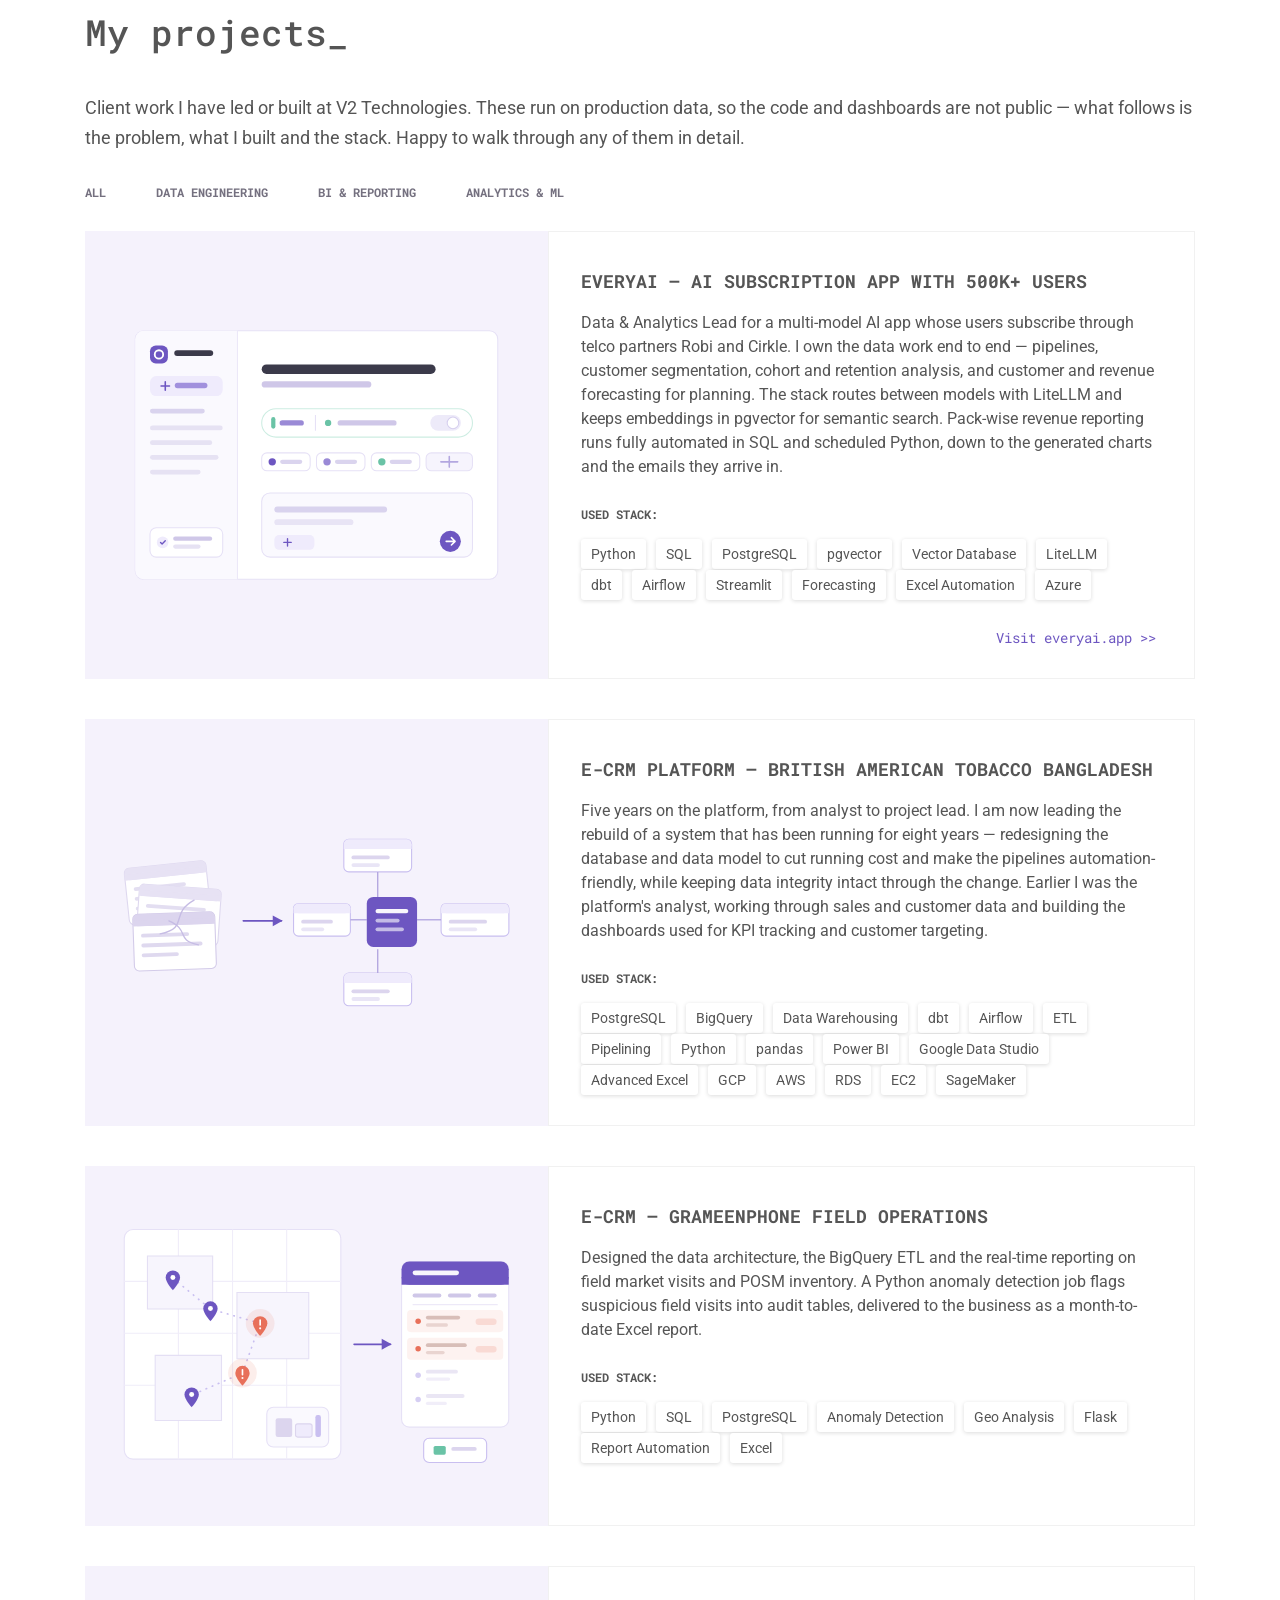
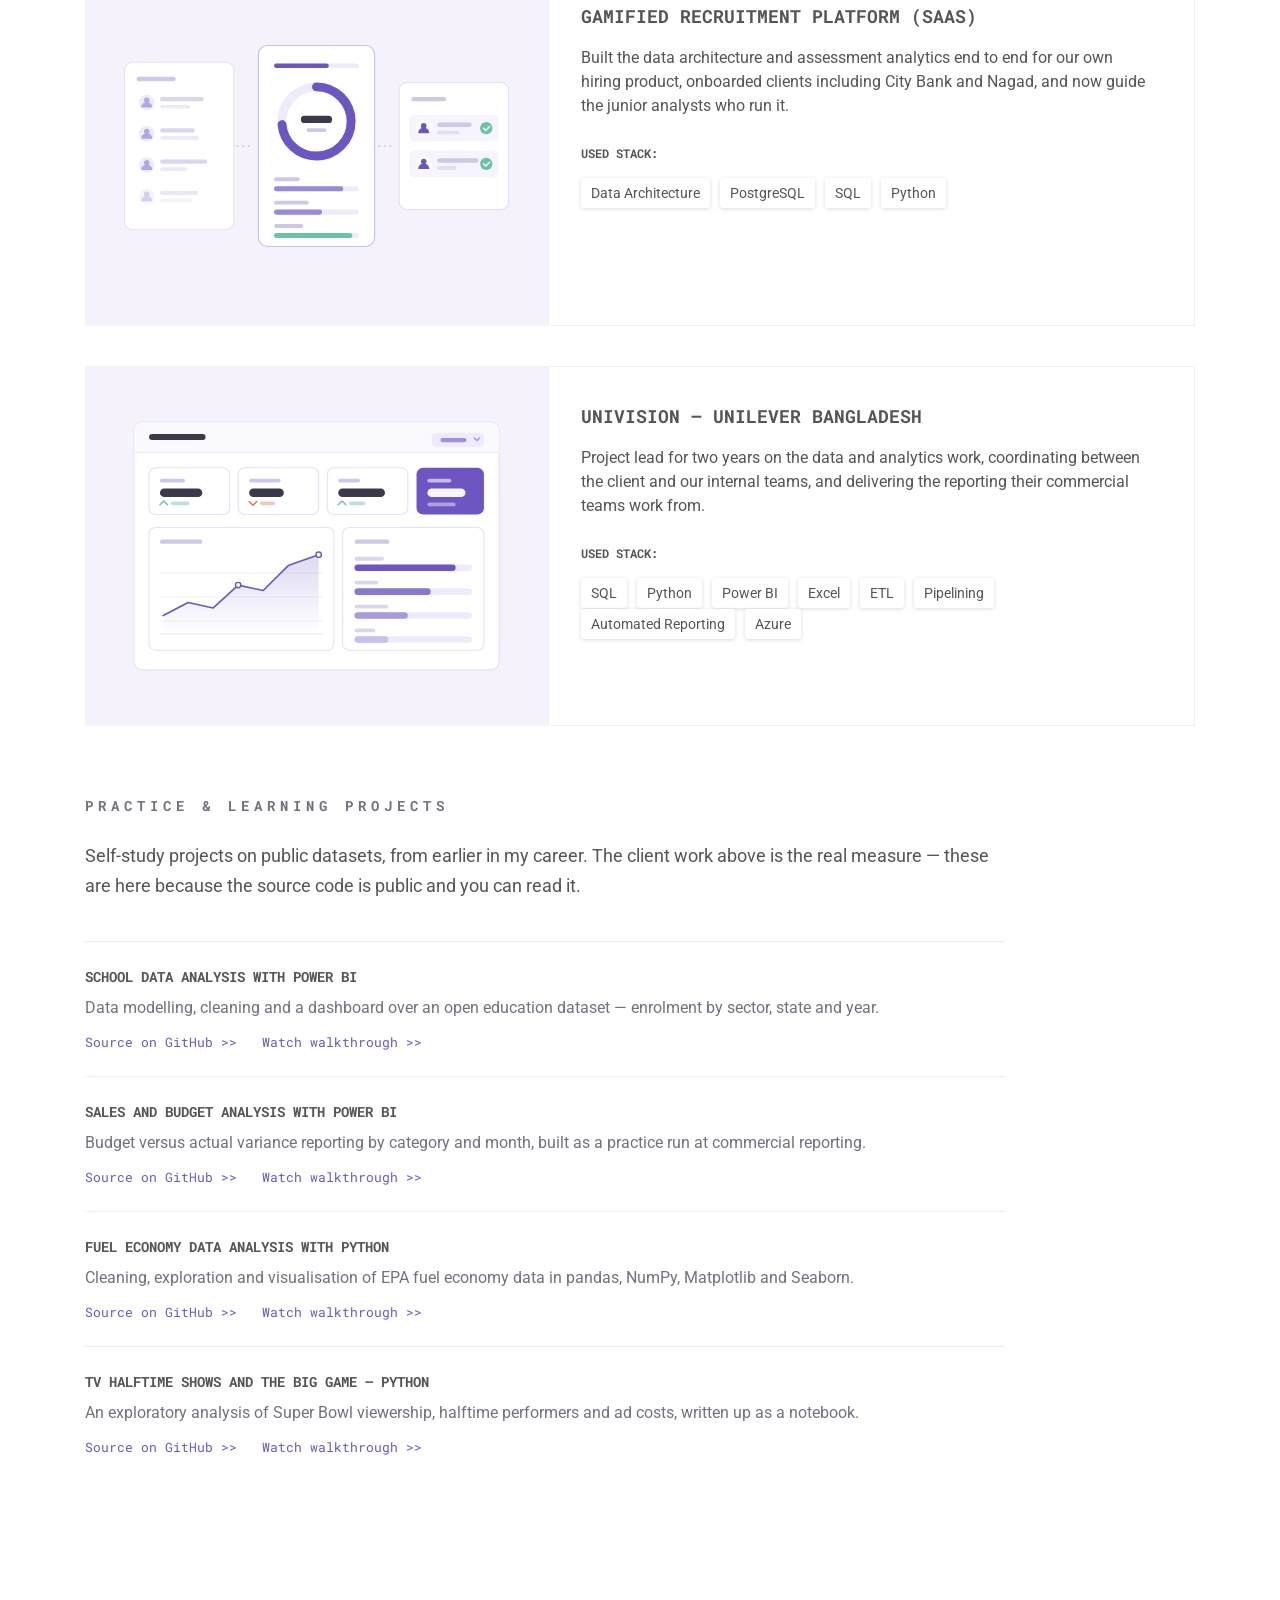
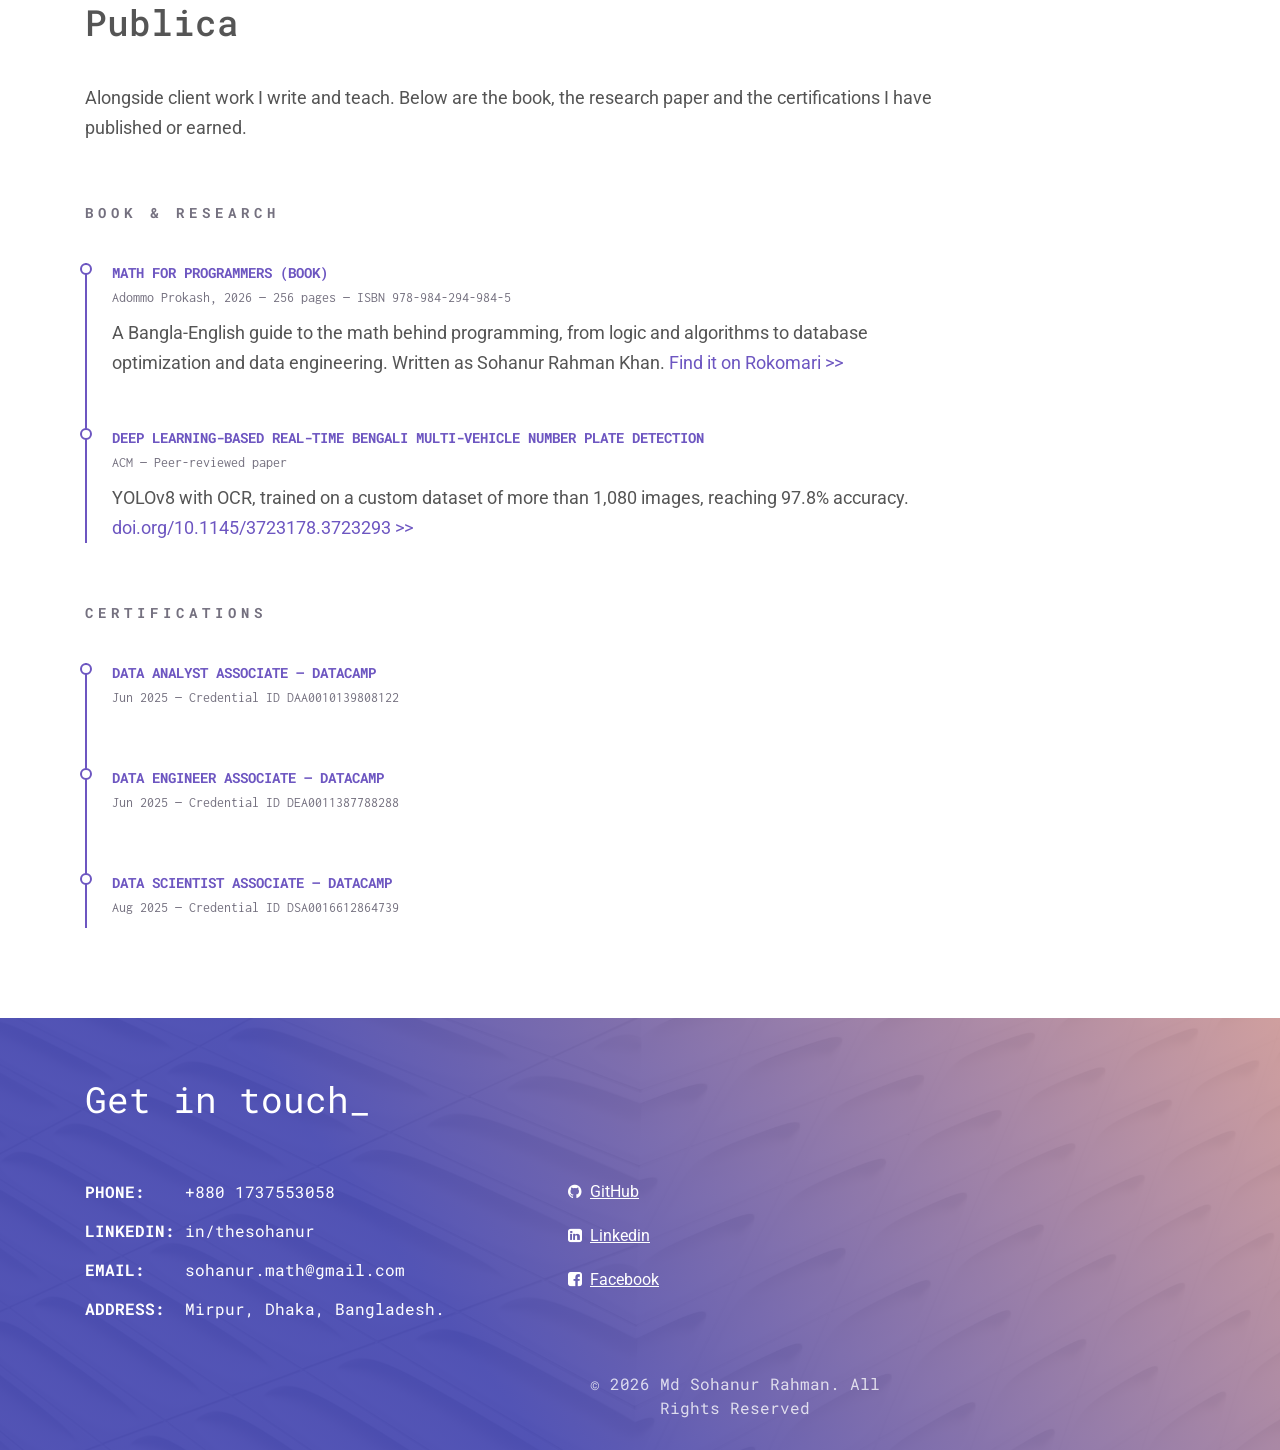
==== commit d4860e60: "Explain, in the page, why opening index.html from disk shows nothing Double-clicking index.html open" ====
--- a/index.html
+++ b/index.html
@@ -43,8 +43,8 @@
     <meta name="twitter:card" content="summary" />
     <link rel="icon" href="assets/img/favicon.ico" type="image/ico" />
     <link rel="apple-touch-icon" href="assets/img/android-chrome-192x192.png" />
-    <link rel="stylesheet" href="assets/css/color.css?v=4" />
-    <link rel="stylesheet" href="assets/css/skillbtnb.css?v=4" />
+    <link rel="stylesheet" href="assets/css/color.css?v=5" />
+    <link rel="stylesheet" href="assets/css/skillbtnb.css?v=5" />
     <link
       href="https://fonts.googleapis.com/css?family=Roboto|Roboto+Mono|Inconsolata"
       rel="stylesheet"
@@ -282,17 +282,17 @@
     </div>
     <!--Contact-->
 
-    <script src="assets/js/jquery-2.2.4.min.js?v=4"></script>
-    <script src="assets/js/popper.min.js?v=4"></script>
-    <script src="assets/js/bootstrap.min.js?v=4"></script>
-    <script src="assets/js/theme.js?v=4"></script>
-    <script src="assets/js/site-data.js?v=4"></script>
-    <script src="assets/js/menu.js?v=4"></script>
-    <script src="assets/js/jquery.waypoints.js?v=4"></script>
-    <script src="assets/js/section.js?v=4"></script>
-    <script src="assets/js/portfolio-filter.js?v=4"></script>
-    <script src="assets/js/mobile-menu.js?v=4"></script>
-    <script src="assets/js/mbclicker.min.js?v=4"></script>
-    <script src="assets/js/site-btn.js?v=4"></script>
+    <script src="assets/js/jquery-2.2.4.min.js?v=5"></script>
+    <script src="assets/js/popper.min.js?v=5"></script>
+    <script src="assets/js/bootstrap.min.js?v=5"></script>
+    <script src="assets/js/theme.js?v=5"></script>
+    <script src="assets/js/site-data.js?v=5"></script>
+    <script src="assets/js/menu.js?v=5"></script>
+    <script src="assets/js/jquery.waypoints.js?v=5"></script>
+    <script src="assets/js/section.js?v=5"></script>
+    <script src="assets/js/portfolio-filter.js?v=5"></script>
+    <script src="assets/js/mobile-menu.js?v=5"></script>
+    <script src="assets/js/mbclicker.min.js?v=5"></script>
+    <script src="assets/js/site-btn.js?v=5"></script>
   </body>
 </html>
--- a/assets/css/skillbtnb.css
+++ b/assets/css/skillbtnb.css
@@ -758,3 +758,42 @@
 [data-theme="dark"] .footer {
     opacity: 0.68;
 }
+
+
+/* ---------------------------------------------------------
+   Content-load failure notice
+   Only ever appears when site.json could not be fetched —
+   almost always because index.html was opened from disk.
+   --------------------------------------------------------- */
+.load-failure {
+    border: 1px solid var(--c-accent);
+    border-left-width: 4px;
+    border-radius: 3px;
+    padding: 22px 26px;
+    margin-bottom: 30px;
+    background-color: var(--c-chip);
+    color: var(--c-text);
+    font-size: 16px;
+    line-height: 26px;
+}
+.load-failure p {
+    margin: 0 0 12px;
+}
+.load-failure p:last-child {
+    margin-bottom: 0;
+}
+.load-failure__title {
+    font-family: "Roboto Mono", monospace;
+    font-size: 14px;
+    letter-spacing: 1px;
+    text-transform: uppercase;
+    font-weight: 700;
+    color: var(--c-accent);
+}
+.load-failure code {
+    font-family: Inconsolata, monospace;
+    font-size: 15px;
+    background-color: var(--c-chip-strong);
+    border-radius: 3px;
+    padding: 1px 6px;
+}
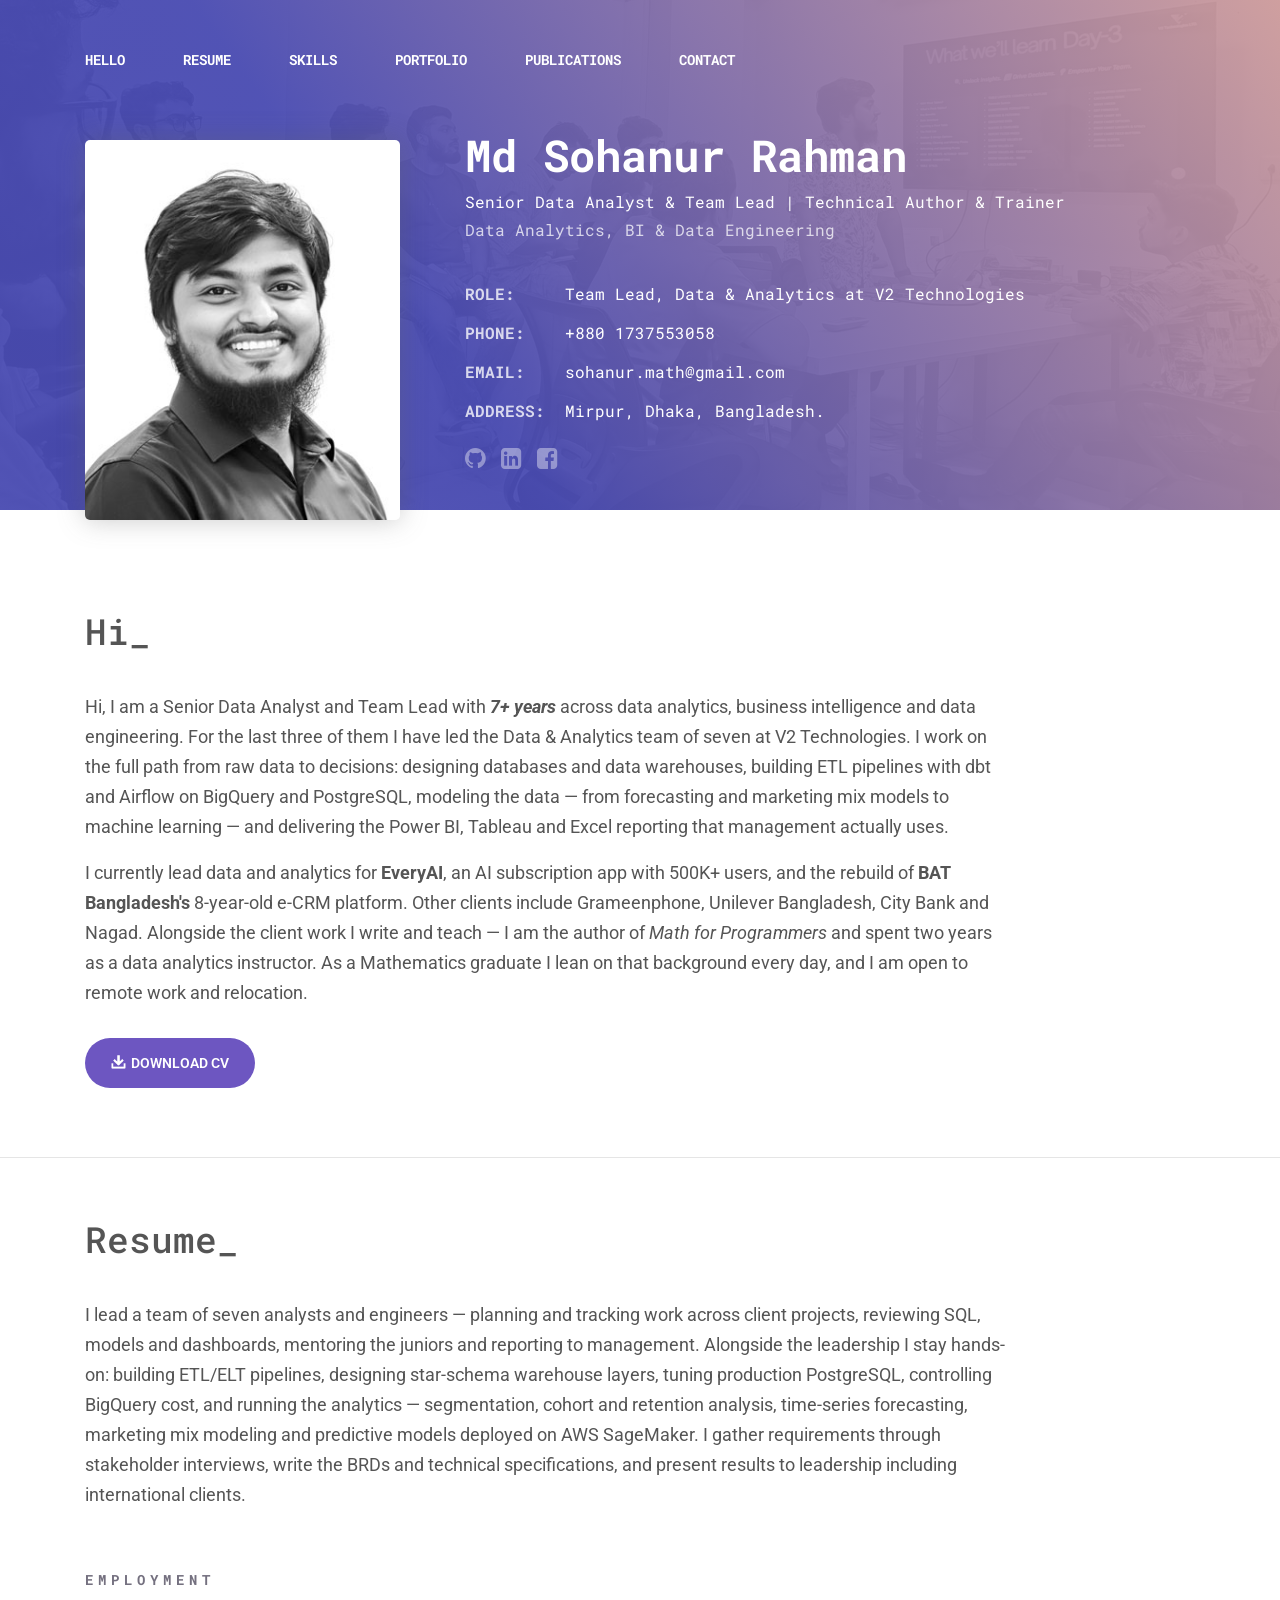
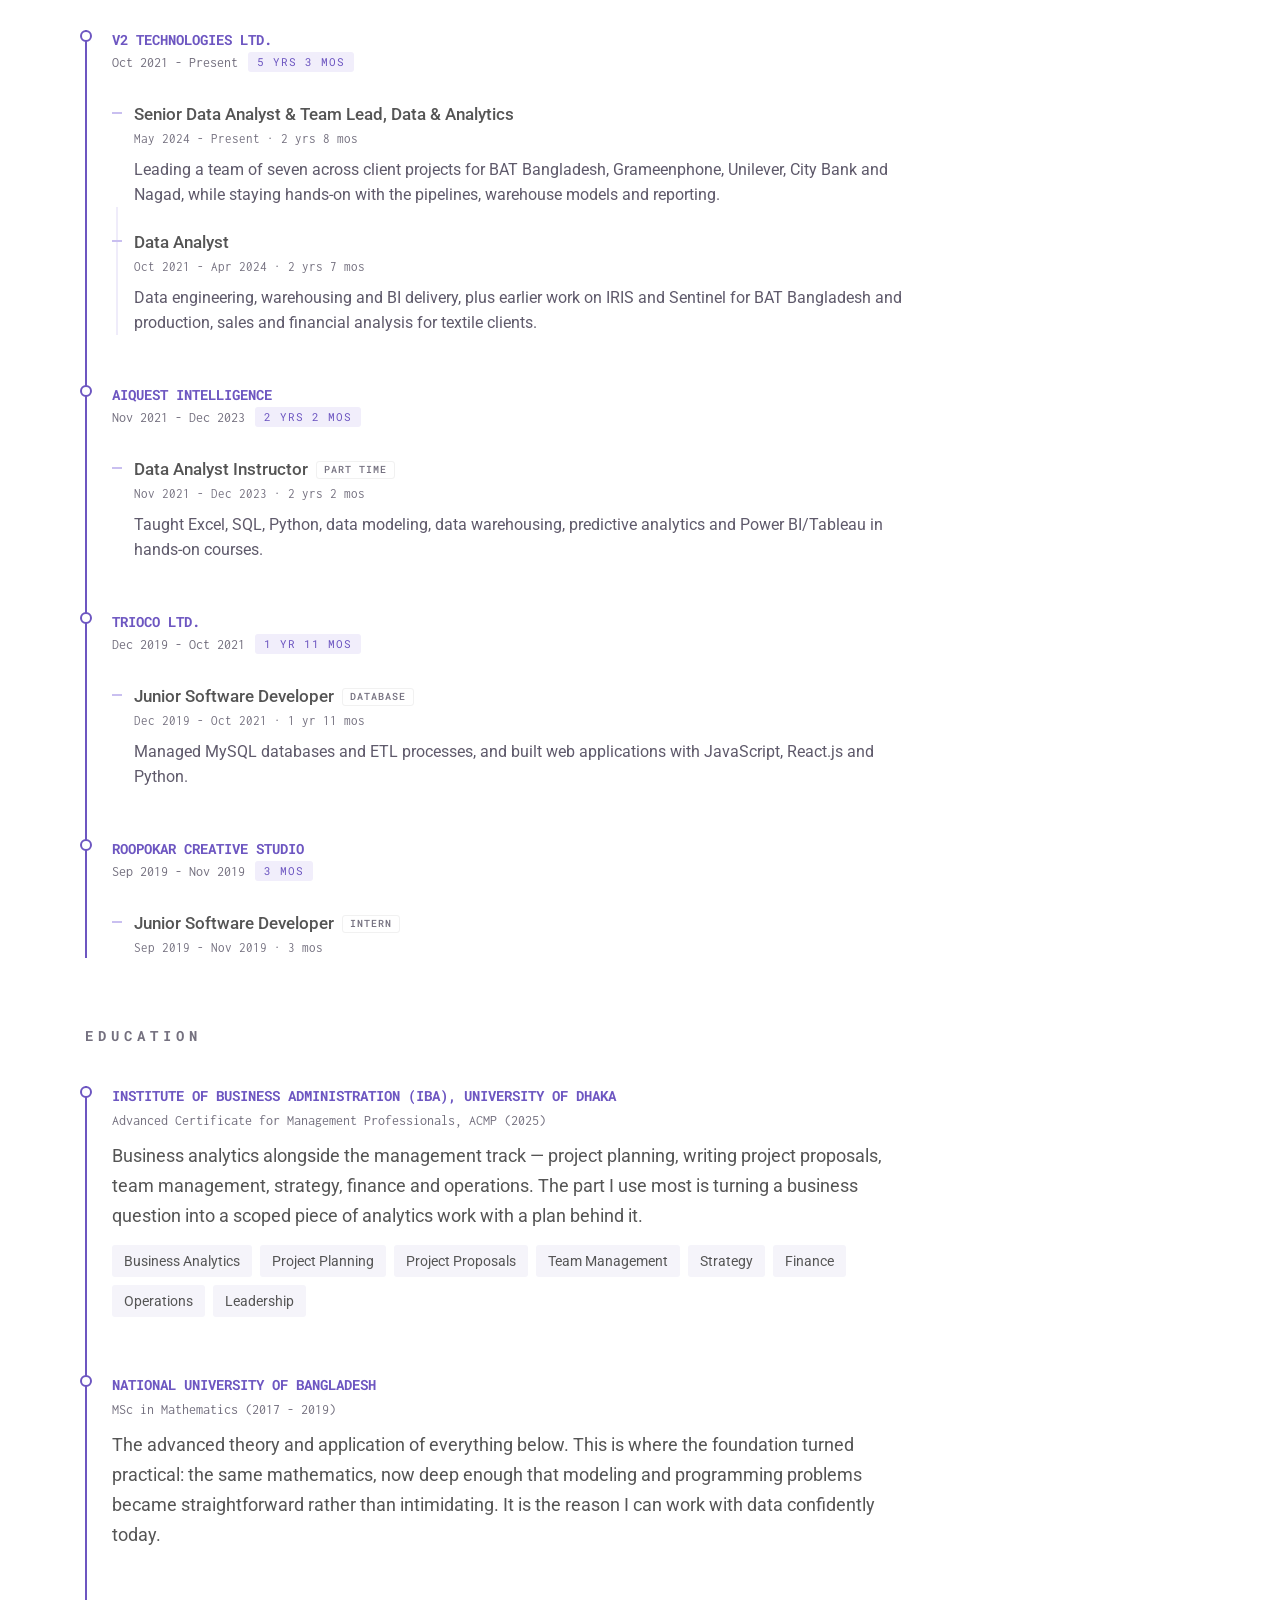
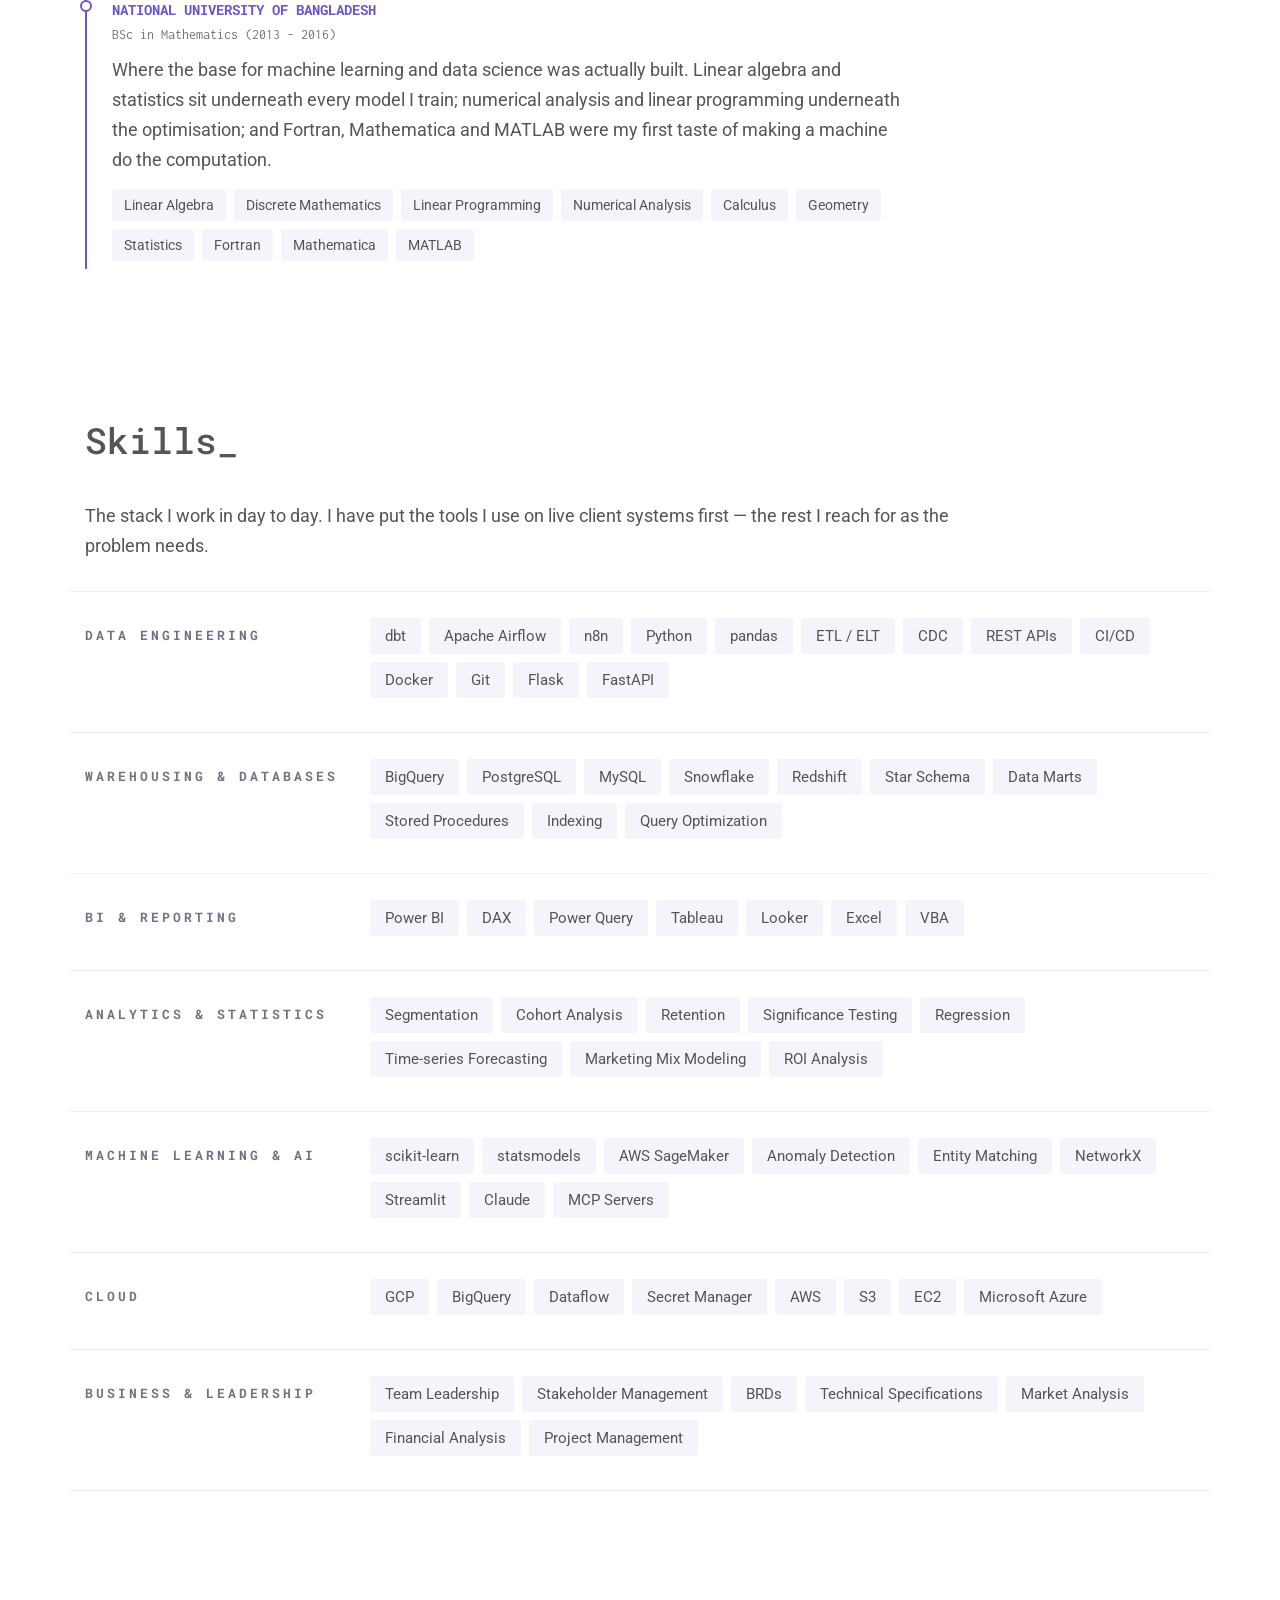
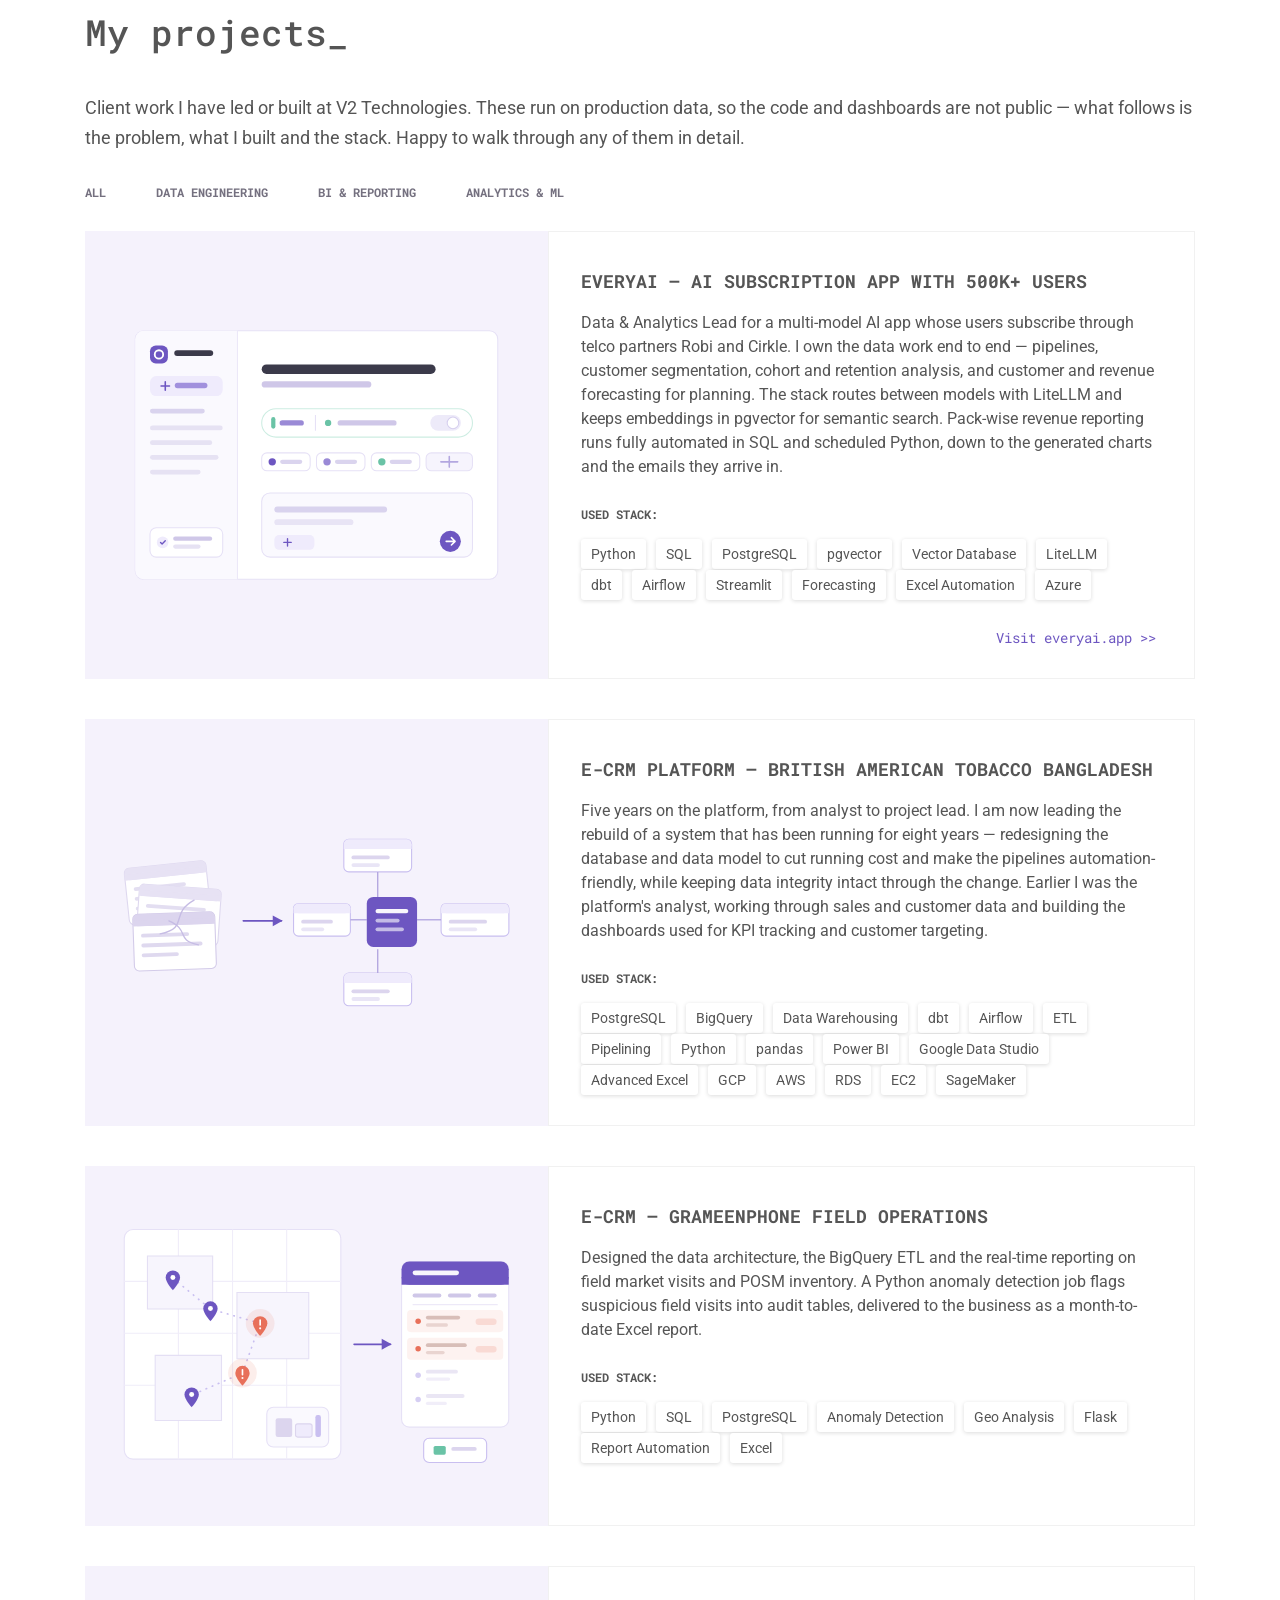
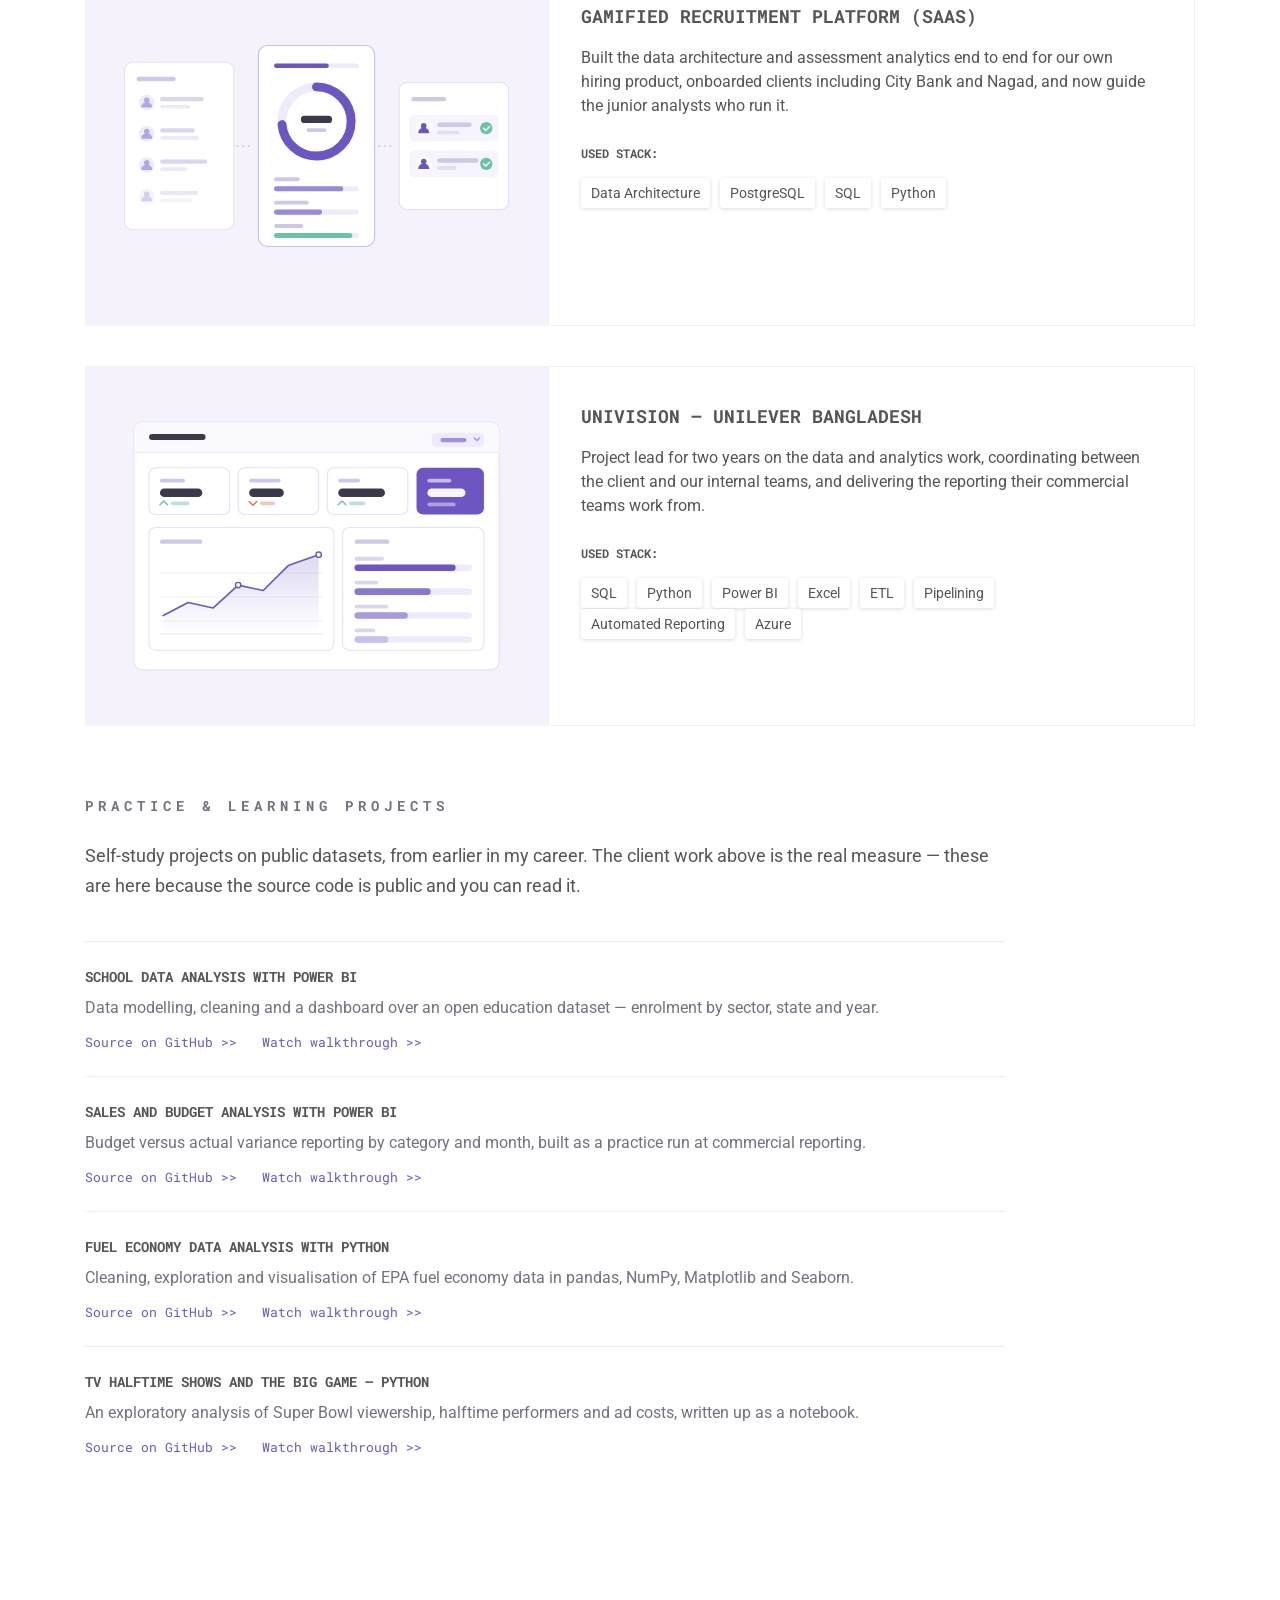
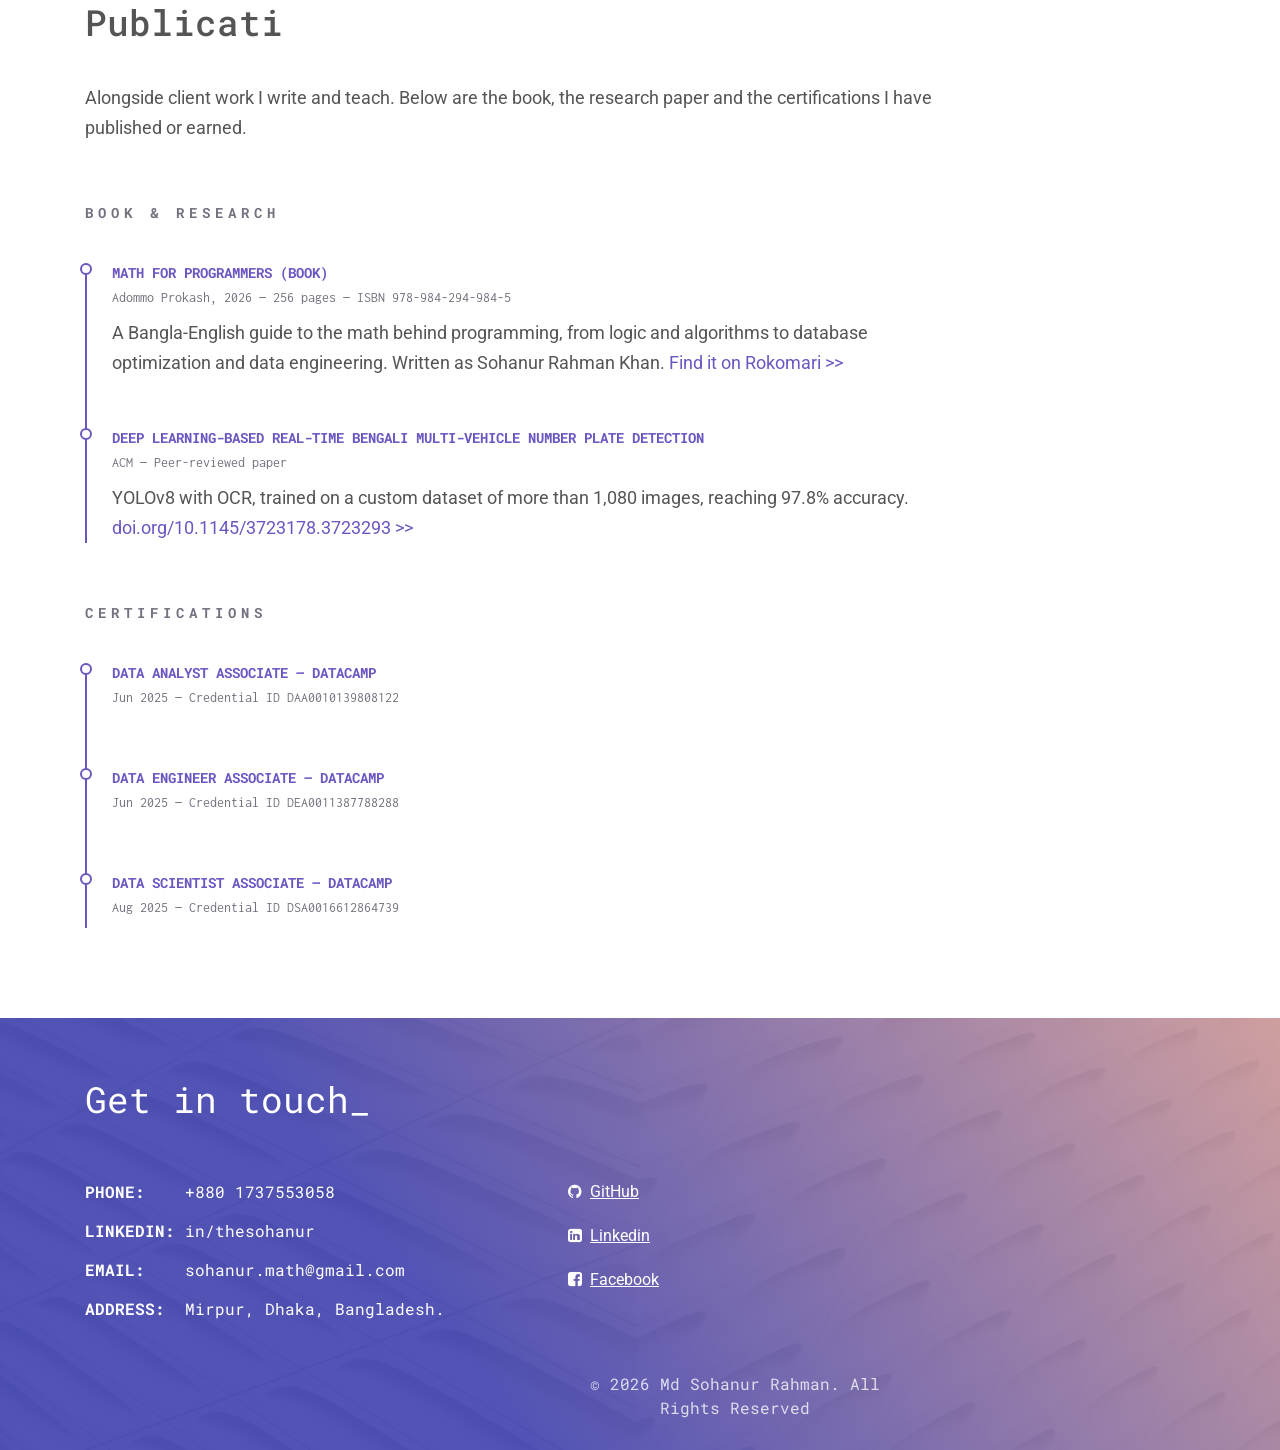
==== commit c4755748: "Fill the gap beside the stacked portrait with a typing dot trail Below 768px the portrait only occup" ====
--- a/index.html
+++ b/index.html
@@ -43,8 +43,8 @@
     <meta name="twitter:card" content="summary" />
     <link rel="icon" href="assets/img/favicon.ico" type="image/ico" />
     <link rel="apple-touch-icon" href="assets/img/android-chrome-192x192.png" />
-    <link rel="stylesheet" href="assets/css/color.css?v=5" />
-    <link rel="stylesheet" href="assets/css/skillbtnb.css?v=5" />
+    <link rel="stylesheet" href="assets/css/color.css?v=8" />
+    <link rel="stylesheet" href="assets/css/skillbtnb.css?v=8" />
     <link
       href="https://fonts.googleapis.com/css?family=Roboto|Roboto+Mono|Inconsolata"
       rel="stylesheet"
@@ -282,17 +282,17 @@
     </div>
     <!--Contact-->
 
-    <script src="assets/js/jquery-2.2.4.min.js?v=5"></script>
-    <script src="assets/js/popper.min.js?v=5"></script>
-    <script src="assets/js/bootstrap.min.js?v=5"></script>
-    <script src="assets/js/theme.js?v=5"></script>
-    <script src="assets/js/site-data.js?v=5"></script>
-    <script src="assets/js/menu.js?v=5"></script>
-    <script src="assets/js/jquery.waypoints.js?v=5"></script>
-    <script src="assets/js/section.js?v=5"></script>
-    <script src="assets/js/portfolio-filter.js?v=5"></script>
-    <script src="assets/js/mobile-menu.js?v=5"></script>
-    <script src="assets/js/mbclicker.min.js?v=5"></script>
-    <script src="assets/js/site-btn.js?v=5"></script>
+    <script src="assets/js/jquery-2.2.4.min.js?v=8"></script>
+    <script src="assets/js/popper.min.js?v=8"></script>
+    <script src="assets/js/bootstrap.min.js?v=8"></script>
+    <script src="assets/js/theme.js?v=8"></script>
+    <script src="assets/js/site-data.js?v=8"></script>
+    <script src="assets/js/menu.js?v=8"></script>
+    <script src="assets/js/jquery.waypoints.js?v=8"></script>
+    <script src="assets/js/section.js?v=8"></script>
+    <script src="assets/js/portfolio-filter.js?v=8"></script>
+    <script src="assets/js/mobile-menu.js?v=8"></script>
+    <script src="assets/js/mbclicker.min.js?v=8"></script>
+    <script src="assets/js/site-btn.js?v=8"></script>
   </body>
 </html>
--- a/assets/css/skillbtnb.css
+++ b/assets/css/skillbtnb.css
@@ -797,3 +797,115 @@
     border-radius: 3px;
     padding: 1px 6px;
 }
+
+
+/* ---------------------------------------------------------
+   Header portrait on small screens
+   The template hides the portrait entirely below 990px, which
+   takes it away on every tablet held in portrait and on every
+   phone. There is room for it — it only needed sizing for the
+   space it lands in.
+   --------------------------------------------------------- */
+@media screen and (max-width: 990px) {
+    .personal-profile .personal-profile__avatar {
+        display: block;
+    }
+}
+
+/* Tablet portrait: still beside the text, but at this width the headline and
+   the role both wrap onto a second line, so the text column grows taller than
+   the portrait — the reverse of the desktop layout, which left the photo
+   stranded with a gap beneath it. Centring it against the column puts the
+   leftover space evenly above and below. */
+@media screen and (min-width: 768px) and (max-width: 990px) {
+    .personal-profile .personal-profile__avatar {
+        display: flex;
+        align-items: center;
+    }
+    .personal-profile .personal-profile__avatar img {
+        width: 100%;
+        height: 340px;
+        top: 0;
+        margin-top: 0;
+    }
+}
+
+/* Phones: the columns stack, so the portrait sits above the name. Keep it
+   modest, and drop the 40px overhang that would otherwise push it into the
+   section below. */
+@media screen and (max-width: 767px) {
+    /* Clear the fixed menu bar, so the hamburger never sits on the portrait. */
+    .personal-profile {
+        padding-top: 96px;
+    }
+    /* Stacked, the portrait only fills the left of a full-width column. The
+       empty strip beside it becomes a terminal caret — the same idiom as the
+       "Hi_" and "Skills_" headings and their typing animation. */
+    .personal-profile .personal-profile__avatar {
+        display: flex;
+        align-items: flex-end;
+        margin-bottom: 26px;
+    }
+    .personal-profile .personal-profile__avatar img {
+        flex: none;
+    }
+    .personal-profile .personal-profile__avatar:after {
+        content: "";
+        flex: 1;
+        height: 5px;
+        margin-left: 22px;
+        margin-bottom: 22px;
+        background-image: radial-gradient(
+            circle,
+            rgba(255, 255, 255, 0.9) 2px,
+            transparent 2.2px
+        );
+        background-size: 13px 5px;
+        background-repeat: repeat-x;
+        animation: caret-dots 2.8s linear infinite;
+    }
+    /* Scales with the viewport, so a 744px iPad mini — where the columns
+       have already stacked — gets a tablet-sized portrait rather than a
+       phone-sized one. */
+    .personal-profile .personal-profile__avatar img {
+        width: clamp(150px, 24vw, 215px);
+        height: clamp(180px, 29vw, 255px);
+        top: 0;
+        margin-top: 0;
+    }
+    .personal-profile .personal-profile__name {
+        margin-top: 0;
+    }
+}
+
+
+/* The dots type themselves out left to right. Revealing a dotted background
+   with a clip edge rather than stepping it means the dots appear one at a time
+   whatever the width of the gap, so it works from a 360px phone to a 744px
+   tablet without tuning. It holds full, fades, then runs again. */
+@keyframes caret-dots {
+    0% {
+        clip-path: inset(0 100% 0 0);
+        opacity: 0.95;
+    }
+    65% {
+        clip-path: inset(0 0 0 0);
+        opacity: 0.95;
+    }
+    88% {
+        clip-path: inset(0 0 0 0);
+        opacity: 0.95;
+    }
+    100% {
+        clip-path: inset(0 0 0 0);
+        opacity: 0;
+    }
+}
+
+/* Anyone who has asked for less motion gets the caret as a steady line. */
+@media (prefers-reduced-motion: reduce) {
+    .personal-profile .personal-profile__avatar:after {
+        animation: none;
+        opacity: 0.55;
+    }
+}
